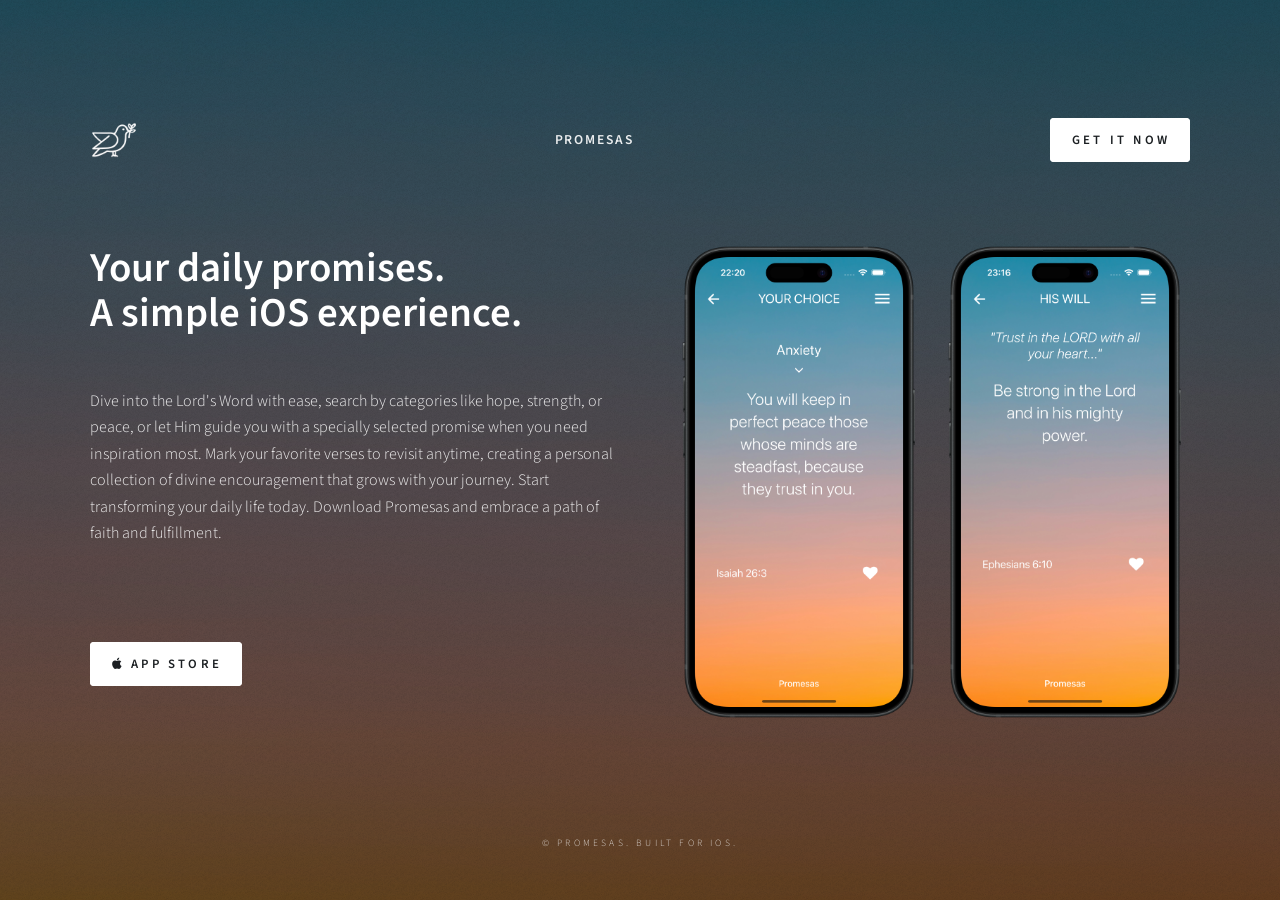
==== index.html @ f918f700 "more style changes" ====
<!DOCTYPE HTML>
<!--
	Dimension by HTML5 UP
	html5up.net | @ajlkn
	Free for personal and commercial use under the CCA 3.0 license (html5up.net/license)
-->
<html>
	<head>
		<title>Promesas — iOS App</title>
		<meta charset="utf-8" />
		<meta name="viewport" content="width=device-width, initial-scale=1, user-scalable=no" />
		<link rel="stylesheet" href="assets/css/main.css" />
		<noscript><link rel="stylesheet" href="assets/css/noscript.css" /></noscript>
	</head>
	<body class="is-preload">

		<!-- Wrapper -->
			<div id="wrapper">

				<!-- Header / Hero -->
					<header id="header" class="app-header">
						<div class="app-nav">
							<img src="images/splash-icon.png" alt="Promesas" style="width: 3rem; height: 3rem;" />
							<nav class="app-nav-links" aria-label="Primary">
								<a class="app-brand" href="#">Promesas</a>
							</nav>
							<div style="text-align: center;">
								<a class="button primary app-cta" href="#contact">Get It Now</a>
							</div>
						</div>

						<div class="app-hero">
							<div class="app-hero-copy" style="display: flex; flex-direction: column; gap: 2rem;">
								<div>
									<h1 class="app-hero-title">Your daily promises.<br />A simple iOS experience.</h1>
								</div>
								<div>
									<p class="app-hero-subtitle">
										Dive into the Lord's Word with ease, search by categories like hope, strength, or peace, or let Him guide you with a specially selected promise when you need inspiration most. Mark your favorite verses to revisit anytime, creating a personal collection of divine encouragement that grows with your journey. Start transforming your daily life today. Download Promesas and embrace a path of faith and fulfillment.
									</p>
								</div>
								<div>
									<ul class="actions app-hero-actions">
										<li><a href="#" class="button primary icon brands fa-apple">App Store</a></li>
									</ul>
								</div>
							</div>

							<div class="app-hero-media" aria-hidden="true">
								<div class="app-hero-phones">
									<img src="images/iphone-image.png" alt="" />
									<img src="images/iphone-image-2.png" alt="" />
								</div>
							</div>
						</div>
					</header>

				<!-- Main -->
					<div id="main">

						<!-- Intro -->
							<article id="intro">
								<h2 class="major">Intro</h2>
								<span class="image main"><img src="images/pic01.jpg" alt="" /></span>
								<p>Aenean ornare velit lacus, ac varius enim ullamcorper eu. Proin aliquam facilisis ante interdum congue. Integer mollis, nisl amet convallis, porttitor magna ullamcorper, amet egestas mauris. Ut magna finibus nisi nec lacinia. Nam maximus erat id euismod egestas. By the way, check out my <a href="#work">awesome work</a>.</p>
								<p>Lorem ipsum dolor sit amet, consectetur adipiscing elit. Duis dapibus rutrum facilisis. Class aptent taciti sociosqu ad litora torquent per conubia nostra, per inceptos himenaeos. Etiam tristique libero eu nibh porttitor fermentum. Nullam venenatis erat id vehicula viverra. Nunc ultrices eros ut ultricies condimentum. Mauris risus lacus, blandit sit amet venenatis non, bibendum vitae dolor. Nunc lorem mauris, fringilla in aliquam at, euismod in lectus. Pellentesque habitant morbi tristique senectus et netus et malesuada fames ac turpis egestas. In non lorem sit amet elit placerat maximus. Pellentesque aliquam maximus risus, vel sed vehicula.</p>
							</article>

						<!-- Work -->
							<article id="work">
								<h2 class="major">Work</h2>
								<span class="image main"><img src="images/pic02.jpg" alt="" /></span>
								<p>Adipiscing magna sed dolor elit. Praesent eleifend dignissim arcu, at eleifend sapien imperdiet ac. Aliquam erat volutpat. Praesent urna nisi, fringila lorem et vehicula lacinia quam. Integer sollicitudin mauris nec lorem luctus ultrices.</p>
								<p>Nullam et orci eu lorem consequat tincidunt vivamus et sagittis libero. Mauris aliquet magna magna sed nunc rhoncus pharetra. Pellentesque condimentum sem. In efficitur ligula tate urna. Maecenas laoreet massa vel lacinia pellentesque lorem ipsum dolor. Nullam et orci eu lorem consequat tincidunt. Vivamus et sagittis libero. Mauris aliquet magna magna sed nunc rhoncus amet feugiat tempus.</p>
							</article>

						<!-- About -->
							<article id="about">
								<h2 class="major">About</h2>
								<span class="image main"><img src="images/pic03.jpg" alt="" /></span>
								<p>Lorem ipsum dolor sit amet, consectetur et adipiscing elit. Praesent eleifend dignissim arcu, at eleifend sapien imperdiet ac. Aliquam erat volutpat. Praesent urna nisi, fringila lorem et vehicula lacinia quam. Integer sollicitudin mauris nec lorem luctus ultrices. Aliquam libero et malesuada fames ac ante ipsum primis in faucibus. Cras viverra ligula sit amet ex mollis mattis lorem ipsum dolor sit amet.</p>
							</article>

						<!-- Contact -->
							<article id="contact">
								<h2 class="major">Contact</h2>
								<form method="post" action="#">
									<div class="fields">
										<div class="field half">
											<label for="name">Name</label>
											<input type="text" name="name" id="name" />
										</div>
										<div class="field half">
											<label for="email">Email</label>
											<input type="text" name="email" id="email" />
										</div>
										<div class="field">
											<label for="message">Message</label>
											<textarea name="message" id="message" rows="4"></textarea>
										</div>
									</div>
									<ul class="actions">
										<li><input type="submit" value="Send Message" class="primary" /></li>
										<li><input type="reset" value="Reset" /></li>
									</ul>
								</form>
								<ul class="icons">
									<li><a href="#" class="icon brands fa-twitter"><span class="label">Twitter</span></a></li>
									<li><a href="#" class="icon brands fa-facebook-f"><span class="label">Facebook</span></a></li>
									<li><a href="#" class="icon brands fa-instagram"><span class="label">Instagram</span></a></li>
									<li><a href="#" class="icon brands fa-github"><span class="label">GitHub</span></a></li>
								</ul>
							</article>

						<!-- Elements -->
							<article id="elements">
								<h2 class="major">Elements</h2>

								<section>
									<h3 class="major">Text</h3>
									<p>This is <b>bold</b> and this is <strong>strong</strong>. This is <i>italic</i> and this is <em>emphasized</em>.
									This is <sup>superscript</sup> text and this is <sub>subscript</sub> text.
									This is <u>underlined</u> and this is code: <code>for (;;) { ... }</code>. Finally, <a href="#">this is a link</a>.</p>
									<hr />
									<h2>Heading Level 2</h2>
									<h3>Heading Level 3</h3>
									<h4>Heading Level 4</h4>
									<h5>Heading Level 5</h5>
									<h6>Heading Level 6</h6>
									<hr />
									<h4>Blockquote</h4>
									<blockquote>Fringilla nisl. Donec accumsan interdum nisi, quis tincidunt felis sagittis eget tempus euismod. Vestibulum ante ipsum primis in faucibus vestibulum. Blandit adipiscing eu felis iaculis volutpat ac adipiscing accumsan faucibus. Vestibulum ante ipsum primis in faucibus lorem ipsum dolor sit amet nullam adipiscing eu felis.</blockquote>
									<h4>Preformatted</h4>
									<pre><code>i = 0;

while (!deck.isInOrder()) {
    print 'Iteration ' + i;
    deck.shuffle();
    i++;
}

print 'It took ' + i + ' iterations to sort the deck.';</code></pre>
								</section>

								<section>
									<h3 class="major">Lists</h3>

									<h4>Unordered</h4>
									<ul>
										<li>Dolor pulvinar etiam.</li>
										<li>Sagittis adipiscing.</li>
										<li>Felis enim feugiat.</li>
									</ul>

									<h4>Alternate</h4>
									<ul class="alt">
										<li>Dolor pulvinar etiam.</li>
										<li>Sagittis adipiscing.</li>
										<li>Felis enim feugiat.</li>
									</ul>

									<h4>Ordered</h4>
									<ol>
										<li>Dolor pulvinar etiam.</li>
										<li>Etiam vel felis viverra.</li>
										<li>Felis enim feugiat.</li>
										<li>Dolor pulvinar etiam.</li>
										<li>Etiam vel felis lorem.</li>
										<li>Felis enim et feugiat.</li>
									</ol>
									<h4>Icons</h4>
									<ul class="icons">
										<li><a href="#" class="icon brands fa-twitter"><span class="label">Twitter</span></a></li>
										<li><a href="#" class="icon brands fa-facebook-f"><span class="label">Facebook</span></a></li>
										<li><a href="#" class="icon brands fa-instagram"><span class="label">Instagram</span></a></li>
										<li><a href="#" class="icon brands fa-github"><span class="label">Github</span></a></li>
									</ul>

									<h4>Actions</h4>
									<ul class="actions">
										<li><a href="#" class="button primary">Default</a></li>
										<li><a href="#" class="button">Default</a></li>
									</ul>
									<ul class="actions stacked">
										<li><a href="#" class="button primary">Default</a></li>
										<li><a href="#" class="button">Default</a></li>
									</ul>
								</section>

								<section>
									<h3 class="major">Table</h3>
									<h4>Default</h4>
									<div class="table-wrapper">
										<table>
											<thead>
												<tr>
													<th>Name</th>
													<th>Description</th>
													<th>Price</th>
												</tr>
											</thead>
											<tbody>
												<tr>
													<td>Item One</td>
													<td>Ante turpis integer aliquet porttitor.</td>
													<td>29.99</td>
												</tr>
												<tr>
													<td>Item Two</td>
													<td>Vis ac commodo adipiscing arcu aliquet.</td>
													<td>19.99</td>
												</tr>
												<tr>
													<td>Item Three</td>
													<td> Morbi faucibus arcu accumsan lorem.</td>
													<td>29.99</td>
												</tr>
												<tr>
													<td>Item Four</td>
													<td>Vitae integer tempus condimentum.</td>
													<td>19.99</td>
												</tr>
												<tr>
													<td>Item Five</td>
													<td>Ante turpis integer aliquet porttitor.</td>
													<td>29.99</td>
												</tr>
											</tbody>
											<tfoot>
												<tr>
													<td colspan="2"></td>
													<td>100.00</td>
												</tr>
											</tfoot>
										</table>
									</div>

									<h4>Alternate</h4>
									<div class="table-wrapper">
										<table class="alt">
											<thead>
												<tr>
													<th>Name</th>
													<th>Description</th>
													<th>Price</th>
												</tr>
											</thead>
											<tbody>
												<tr>
													<td>Item One</td>
													<td>Ante turpis integer aliquet porttitor.</td>
													<td>29.99</td>
												</tr>
												<tr>
													<td>Item Two</td>
													<td>Vis ac commodo adipiscing arcu aliquet.</td>
													<td>19.99</td>
												</tr>
												<tr>
													<td>Item Three</td>
													<td> Morbi faucibus arcu accumsan lorem.</td>
													<td>29.99</td>
												</tr>
												<tr>
													<td>Item Four</td>
													<td>Vitae integer tempus condimentum.</td>
													<td>19.99</td>
												</tr>
												<tr>
													<td>Item Five</td>
													<td>Ante turpis integer aliquet porttitor.</td>
													<td>29.99</td>
												</tr>
											</tbody>
											<tfoot>
												<tr>
													<td colspan="2"></td>
													<td>100.00</td>
												</tr>
											</tfoot>
										</table>
									</div>
								</section>

								<section>
									<h3 class="major">Buttons</h3>
									<ul class="actions">
										<li><a href="#" class="button primary">Primary</a></li>
										<li><a href="#" class="button">Default</a></li>
									</ul>
									<ul class="actions">
										<li><a href="#" class="button">Default</a></li>
										<li><a href="#" class="button small">Small</a></li>
									</ul>
									<ul class="actions">
										<li><a href="#" class="button primary icon solid fa-download">Icon</a></li>
										<li><a href="#" class="button icon solid fa-download">Icon</a></li>
									</ul>
									<ul class="actions">
										<li><span class="button primary disabled">Disabled</span></li>
										<li><span class="button disabled">Disabled</span></li>
									</ul>
								</section>

								<section>
									<h3 class="major">Form</h3>
									<form method="post" action="#">
										<div class="fields">
											<div class="field half">
												<label for="demo-name">Name</label>
												<input type="text" name="demo-name" id="demo-name" value="" placeholder="Jane Doe" />
											</div>
											<div class="field half">
												<label for="demo-email">Email</label>
												<input type="email" name="demo-email" id="demo-email" value="" placeholder="jane@untitled.tld" />
											</div>
											<div class="field">
												<label for="demo-category">Category</label>
												<select name="demo-category" id="demo-category">
													<option value="">-</option>
													<option value="1">Manufacturing</option>
													<option value="1">Shipping</option>
													<option value="1">Administration</option>
													<option value="1">Human Resources</option>
												</select>
											</div>
											<div class="field half">
												<input type="radio" id="demo-priority-low" name="demo-priority" checked>
												<label for="demo-priority-low">Low</label>
											</div>
											<div class="field half">
												<input type="radio" id="demo-priority-high" name="demo-priority">
												<label for="demo-priority-high">High</label>
											</div>
											<div class="field half">
												<input type="checkbox" id="demo-copy" name="demo-copy">
												<label for="demo-copy">Email me a copy</label>
											</div>
											<div class="field half">
												<input type="checkbox" id="demo-human" name="demo-human" checked>
												<label for="demo-human">Not a robot</label>
											</div>
											<div class="field">
												<label for="demo-message">Message</label>
												<textarea name="demo-message" id="demo-message" placeholder="Enter your message" rows="6"></textarea>
											</div>
										</div>
										<ul class="actions">
											<li><input type="submit" value="Send Message" class="primary" /></li>
											<li><input type="reset" value="Reset" /></li>
										</ul>
									</form>
								</section>

							</article>

					</div>

				<!-- Footer -->
					<footer id="footer">
						<p class="copyright">&copy; Promesas. Built for iOS.</p>
					</footer>

			</div>

		<!-- BG -->
			<div id="bg"></div>

		<!-- Scripts -->
			<script src="assets/js/jquery.min.js"></script>
			<script src="assets/js/browser.min.js"></script>
			<script src="assets/js/breakpoints.min.js"></script>
			<script src="assets/js/util.js"></script>
			<script src="assets/js/main.js"></script>

	</body>
</html>
---- assets/css/main.css ----
@import url(fontawesome-all.min.css);
@import url("https://fonts.googleapis.com/css?family=Source+Sans+Pro:300italic,600italic,300,600");

/*
	Dimension by HTML5 UP
	html5up.net | @ajlkn
	Free for personal and commercial use under the CCA 3.0 license (html5up.net/license)
*/

html, body, div, span, applet, object,
iframe, h1, h2, h3, h4, h5, h6, p, blockquote,
pre, a, abbr, acronym, address, big, cite,
code, del, dfn, em, img, ins, kbd, q, s, samp,
small, strike, strong, sub, sup, tt, var, b,
u, i, center, dl, dt, dd, ol, ul, li, fieldset,
form, label, legend, table, caption, tbody,
tfoot, thead, tr, th, td, article, aside,
canvas, details, embed, figure, figcaption,
footer, header, hgroup, menu, nav, output, ruby,
section, summary, time, mark, audio, video {
	margin: 0;
	padding: 0;
	border: 0;
	font-size: 100%;
	font: inherit;
	vertical-align: baseline;}

article, aside, details, figcaption, figure,
footer, header, hgroup, menu, nav, section {
	display: block;}

body {
	line-height: 1;
}

ol, ul {
	list-style: none;
}

blockquote, q {
	quotes: none;
}

	blockquote:before, blockquote:after, q:before, q:after {
		content: '';
		content: none;
	}

table {
	border-collapse: collapse;
	border-spacing: 0;
}

body {
	-webkit-text-size-adjust: none;
}

mark {
	background-color: transparent;
	color: inherit;
}

input::-moz-focus-inner {
	border: 0;
	padding: 0;
}

input, select, textarea {
	-moz-appearance: none;
	-webkit-appearance: none;
	-ms-appearance: none;
	appearance: none;
}

/* Basic */

	@-ms-viewport {
		width: device-width;
	}

	@media screen and (max-width: 480px) {

		html, body {
			min-width: 320px;
		}

	}

	html {
		box-sizing: border-box;
	}

	*, *:before, *:after {
		box-sizing: inherit;
	}

	body {
		background: #1b1f22;
	}

		body.is-preload *, body.is-preload *:before, body.is-preload *:after {
			-moz-animation: none !important;
			-webkit-animation: none !important;
			-ms-animation: none !important;
			animation: none !important;
			-moz-transition: none !important;
			-webkit-transition: none !important;
			-ms-transition: none !important;
			transition: none !important;
		}

/* Type */

	html {
		font-size: 16pt;
	}

		@media screen and (max-width: 1680px) {

			html {
				font-size: 12pt;
			}

		}

		@media screen and (max-width: 736px) {

			html {
				font-size: 11pt;
			}

		}

		@media screen and (max-width: 360px) {

			html {
				font-size: 10pt;
			}

		}

	body, input, select, textarea {
		color: #ffffff;
		font-family: "Source Sans Pro", sans-serif;
		font-weight: 300;
		font-size: 1rem;
		line-height: 1.65;
	}

	a {
		-moz-transition: color 0.2s ease-in-out, background-color 0.2s ease-in-out, border-bottom-color 0.2s ease-in-out;
		-webkit-transition: color 0.2s ease-in-out, background-color 0.2s ease-in-out, border-bottom-color 0.2s ease-in-out;
		-ms-transition: color 0.2s ease-in-out, background-color 0.2s ease-in-out, border-bottom-color 0.2s ease-in-out;
		transition: color 0.2s ease-in-out, background-color 0.2s ease-in-out, border-bottom-color 0.2s ease-in-out;
		border-bottom: dotted 1px rgba(255, 255, 255, 0.5);
		text-decoration: none;
		color: inherit;
	}

		a:hover {
			border-bottom-color: transparent;
		}

	strong, b {
		color: #ffffff;
		font-weight: 600;
	}

	em, i {
		font-style: italic;
	}

	p {
		margin: 0 0 2rem 0;
	}

	h1, h2, h3, h4, h5, h6 {
		color: #ffffff;
		font-weight: 600;
		line-height: 1.5;
		margin: 0 0 1rem 0;
		text-transform: uppercase;
		letter-spacing: 0.2rem;
	}

		h1 a, h2 a, h3 a, h4 a, h5 a, h6 a {
			color: inherit;
			text-decoration: none;
		}

		h1.major, h2.major, h3.major, h4.major, h5.major, h6.major {
			border-bottom: solid 1px #ffffff;
			width: -moz-max-content;
			width: -webkit-max-content;
			width: -ms-max-content;
			width: max-content;
			padding-bottom: 0.5rem;
			margin: 0 0 2rem 0;
		}

	h1 {
		font-size: 2.25rem;
		line-height: 1.3;
		letter-spacing: 0.5rem;
	}

	h2 {
		font-size: 1.5rem;
		line-height: 1.4;
		letter-spacing: 0.5rem;
	}

	h3 {
		font-size: 1rem;
	}

	h4 {
		font-size: 0.8rem;
	}

	h5 {
		font-size: 0.7rem;
	}

	h6 {
		font-size: 0.6rem;
	}

	@media screen and (max-width: 736px) {

		h1 {
			font-size: 1.75rem;
			line-height: 1.4;
		}

		h2 {
			font-size: 1.25em;
			line-height: 1.5;
		}

	}

	sub {
		font-size: 0.8rem;
		position: relative;
		top: 0.5rem;
	}

	sup {
		font-size: 0.8rem;
		position: relative;
		top: -0.5rem;
	}

	blockquote {
		border-left: solid 4px #ffffff;
		font-style: italic;
		margin: 0 0 2rem 0;
		padding: 0.5rem 0 0.5rem 2rem;
	}

	code {
		background: rgba(255, 255, 255, 0.075);
		border-radius: 4px;
		font-family: "Courier New", monospace;
		font-size: 0.9rem;
		margin: 0 0.25rem;
		padding: 0.25rem 0.65rem;
	}

	pre {
		-webkit-overflow-scrolling: touch;
		font-family: "Courier New", monospace;
		font-size: 0.9rem;
		margin: 0 0 2rem 0;
	}

		pre code {
			display: block;
			line-height: 1.75;
			padding: 1rem 1.5rem;
			overflow-x: auto;
		}

	hr {
		border: 0;
		border-bottom: solid 1px #ffffff;
		margin: 2.75rem 0;
	}

	.align-left {
		text-align: left;
	}

	.align-center {
		text-align: center;
	}

	.align-right {
		text-align: right;
	}

/* Form */

	form {
		margin: 0 0 2rem 0;
	}

		form > :last-child {
			margin-bottom: 0;
		}

		form > .fields {
			display: -moz-flex;
			display: -webkit-flex;
			display: -ms-flex;
			display: flex;
			-moz-flex-wrap: wrap;
			-webkit-flex-wrap: wrap;
			-ms-flex-wrap: wrap;
			flex-wrap: wrap;
			width: calc(100% + 3rem);
			margin: -1.5rem 0 2rem -1.5rem;
		}

			form > .fields > .field {
				-moz-flex-grow: 0;
				-webkit-flex-grow: 0;
				-ms-flex-grow: 0;
				flex-grow: 0;
				-moz-flex-shrink: 0;
				-webkit-flex-shrink: 0;
				-ms-flex-shrink: 0;
				flex-shrink: 0;
				padding: 1.5rem 0 0 1.5rem;
				width: calc(100% - 1.5rem);
			}

				form > .fields > .field.half {
					width: calc(50% - 0.75rem);
				}

				form > .fields > .field.third {
					width: calc(100%/3 - 0.5rem);
				}

				form > .fields > .field.quarter {
					width: calc(25% - 0.375rem);
				}

		@media screen and (max-width: 480px) {

			form > .fields {
				width: calc(100% + 3rem);
				margin: -1.5rem 0 2rem -1.5rem;
			}

				form > .fields > .field {
					padding: 1.5rem 0 0 1.5rem;
					width: calc(100% - 1.5rem);
				}

					form > .fields > .field.half {
						width: calc(100% - 1.5rem);
					}

					form > .fields > .field.third {
						width: calc(100% - 1.5rem);
					}

					form > .fields > .field.quarter {
						width: calc(100% - 1.5rem);
					}

		}

	label {
		color: #ffffff;
		display: block;
		font-size: 0.8rem;
		font-weight: 300;
		letter-spacing: 0.2rem;
		line-height: 1.5;
		margin: 0 0 1rem 0;
		text-transform: uppercase;
	}

	input[type="text"],
	input[type="password"],
	input[type="email"],
	input[type="tel"],
	select,
	textarea {
		-moz-appearance: none;
		-webkit-appearance: none;
		-ms-appearance: none;
		appearance: none;
		-moz-transition: border-color 0.2s ease-in-out, box-shadow 0.2s ease-in-out, background-color 0.2s ease-in-out;
		-webkit-transition: border-color 0.2s ease-in-out, box-shadow 0.2s ease-in-out, background-color 0.2s ease-in-out;
		-ms-transition: border-color 0.2s ease-in-out, box-shadow 0.2s ease-in-out, background-color 0.2s ease-in-out;
		transition: border-color 0.2s ease-in-out, box-shadow 0.2s ease-in-out, background-color 0.2s ease-in-out;
		background-color: transparent;
		border-radius: 4px;
		border: solid 1px #ffffff;
		color: inherit;
		display: block;
		outline: 0;
		padding: 0 1rem;
		text-decoration: none;
		width: 100%;
	}

		input[type="text"]:invalid,
		input[type="password"]:invalid,
		input[type="email"]:invalid,
		input[type="tel"]:invalid,
		select:invalid,
		textarea:invalid {
			box-shadow: none;
		}

		input[type="text"]:focus,
		input[type="password"]:focus,
		input[type="email"]:focus,
		input[type="tel"]:focus,
		select:focus,
		textarea:focus {
			background: rgba(255, 255, 255, 0.075);
			border-color: #ffffff;
			box-shadow: 0 0 0 1px #ffffff;
		}

	select {
		background-image: url("data:image/svg+xml;charset=utf8,%3Csvg xmlns='http://www.w3.org/2000/svg' width='40' height='40' preserveAspectRatio='none' viewBox='0 0 40 40'%3E%3Cpath d='M9.4,12.3l10.4,10.4l10.4-10.4c0.2-0.2,0.5-0.4,0.9-0.4c0.3,0,0.6,0.1,0.9,0.4l3.3,3.3c0.2,0.2,0.4,0.5,0.4,0.9 c0,0.4-0.1,0.6-0.4,0.9L20.7,31.9c-0.2,0.2-0.5,0.4-0.9,0.4c-0.3,0-0.6-0.1-0.9-0.4L4.3,17.3c-0.2-0.2-0.4-0.5-0.4-0.9 c0-0.4,0.1-0.6,0.4-0.9l3.3-3.3c0.2-0.2,0.5-0.4,0.9-0.4S9.1,12.1,9.4,12.3z' fill='%23ffffff' /%3E%3C/svg%3E");
		background-size: 1.25rem;
		background-repeat: no-repeat;
		background-position: calc(100% - 1rem) center;
		height: 2.75rem;
		padding-right: 2.75rem;
		text-overflow: ellipsis;
	}

		select option {
			color: #ffffff;
			background: #1b1f22;
		}

		select:focus::-ms-value {
			background-color: transparent;
		}

		select::-ms-expand {
			display: none;
		}

	input[type="text"],
	input[type="password"],
	input[type="email"],
	select {
		height: 2.75rem;
	}

	textarea {
		padding: 0.75rem 1rem;
	}

	input[type="checkbox"],
	input[type="radio"] {
		-moz-appearance: none;
		-webkit-appearance: none;
		-ms-appearance: none;
		appearance: none;
		display: block;
		float: left;
		margin-right: -2rem;
		opacity: 0;
		width: 1rem;
		z-index: -1;
	}

		input[type="checkbox"] + label,
		input[type="radio"] + label {
			text-decoration: none;
			-moz-user-select: none;
			-webkit-user-select: none;
			-ms-user-select: none;
			user-select: none;
			color: #ffffff;
			cursor: pointer;
			display: inline-block;
			font-size: 0.8rem;
			font-weight: 300;
			margin: 0 0 0.5rem 0;
			padding-left: 2.65rem;
			padding-right: 0.75rem;
			position: relative;
		}

			input[type="checkbox"] + label:before,
			input[type="radio"] + label:before {
				-moz-osx-font-smoothing: grayscale;
				-webkit-font-smoothing: antialiased;
				display: inline-block;
				font-style: normal;
				font-variant: normal;
				text-rendering: auto;
				line-height: 1;
				text-transform: none !important;
				font-family: 'Font Awesome 5 Free';
				font-weight: 900;
			}

			input[type="checkbox"] + label:before,
			input[type="radio"] + label:before {
				-moz-transition: border-color 0.2s ease-in-out, box-shadow 0.2s ease-in-out, background-color 0.2s ease-in-out;
				-webkit-transition: border-color 0.2s ease-in-out, box-shadow 0.2s ease-in-out, background-color 0.2s ease-in-out;
				-ms-transition: border-color 0.2s ease-in-out, box-shadow 0.2s ease-in-out, background-color 0.2s ease-in-out;
				transition: border-color 0.2s ease-in-out, box-shadow 0.2s ease-in-out, background-color 0.2s ease-in-out;
				border-radius: 4px;
				border: solid 1px #ffffff;
				content: '';
				display: inline-block;
				height: 1.65rem;
				left: 0;
				line-height: 1.65rem;
				position: absolute;
				text-align: center;
				top: -0.15rem;
				width: 1.65rem;
			}

		input[type="checkbox"]:checked + label:before,
		input[type="radio"]:checked + label:before {
			background: #ffffff !important;
			border-color: #ffffff !important;
			color: #1b1f22;
			content: '\f00c';
		}

		input[type="checkbox"]:focus + label:before,
		input[type="radio"]:focus + label:before {
			background: rgba(255, 255, 255, 0.075);
			border-color: #ffffff;
			box-shadow: 0 0 0 1px #ffffff;
		}

	input[type="checkbox"] + label:before {
		border-radius: 4px;
	}

	input[type="radio"] + label:before {
		border-radius: 100%;
	}

	::-webkit-input-placeholder {
		color: rgba(255, 255, 255, 0.5) !important;
		opacity: 1.0;
	}

	:-moz-placeholder {
		color: rgba(255, 255, 255, 0.5) !important;
		opacity: 1.0;
	}

	::-moz-placeholder {
		color: rgba(255, 255, 255, 0.5) !important;
		opacity: 1.0;
	}

	:-ms-input-placeholder {
		color: rgba(255, 255, 255, 0.5) !important;
		opacity: 1.0;
	}

	.formerize-placeholder {
		color: rgba(255, 255, 255, 0.5) !important;
		opacity: 1.0;
	}

/* Box */

	.box {
		border-radius: 4px;
		border: solid 1px #ffffff;
		margin-bottom: 2rem;
		padding: 1.5em;
	}

		.box > :last-child,
		.box > :last-child > :last-child,
		.box > :last-child > :last-child > :last-child {
			margin-bottom: 0;
		}

		.box.alt {
			border: 0;
			border-radius: 0;
			padding: 0;
		}

/* Icon */

	.icon {
		text-decoration: none;
		border-bottom: none;
		position: relative;
	}

		.icon:before {
			-moz-osx-font-smoothing: grayscale;
			-webkit-font-smoothing: antialiased;
			display: inline-block;
			font-style: normal;
			font-variant: normal;
			text-rendering: auto;
			line-height: 1;
			text-transform: none !important;
			font-family: 'Font Awesome 5 Free';
			font-weight: 400;
		}

		.icon > .label {
			display: none;
		}

		.icon:before {
			line-height: inherit;
		}

		.icon.solid:before {
			font-weight: 900;
		}

		.icon.brands:before {
			font-family: 'Font Awesome 5 Brands';
		}

/* Image */

	.image {
		border-radius: 4px;
		border: 0;
		display: inline-block;
		position: relative;
	}

		.image:before {
			pointer-events: none;
			background-image: url("../../images/overlay.png");
			background-color: rgba(19, 21, 25, 0.5);
			border-radius: 4px;
			content: '';
			display: block;
			height: 100%;
			left: 0;
			opacity: 0.5;
			position: absolute;
			top: 0;
			width: 100%;
		}

		.image img {
			border-radius: 4px;
			display: block;
		}

		.image.left, .image.right {
			max-width: 40%;
		}

			.image.left img, .image.right img {
				width: 100%;
			}

		.image.left {
			float: left;
			padding: 0 1.5em 1em 0;
			top: 0.25em;
		}

		.image.right {
			float: right;
			padding: 0 0 1em 1.5em;
			top: 0.25em;
		}

		.image.fit {
			display: block;
			margin: 0 0 2rem 0;
			width: 100%;
		}

			.image.fit img {
				width: 100%;
			}

		.image.main {
			display: block;
			margin: 2.5rem 0;
			width: 100%;
		}

			.image.main img {
				width: 100%;
			}

		@media screen and (max-width: 736px) {

			.image.main {
				margin: 2rem 0;
			}

		}

		@media screen and (max-width: 480px) {

			.image.main {
				margin: 1.5rem 0;
			}

		}

/* List */

	ol {
		list-style: decimal;
		margin: 0 0 2rem 0;
		padding-left: 1.25em;
	}

		ol li {
			padding-left: 0.25em;
		}

	ul {
		list-style: disc;
		margin: 0 0 2rem 0;
		padding-left: 1em;
	}

		ul li {
			padding-left: 0.5em;
		}

		ul.alt {
			list-style: none;
			padding-left: 0;
		}

			ul.alt li {
				border-top: solid 1px #ffffff;
				padding: 0.5em 0;
			}

				ul.alt li:first-child {
					border-top: 0;
					padding-top: 0;
				}

	dl {
		margin: 0 0 2rem 0;
	}

		dl dt {
			display: block;
			font-weight: 600;
			margin: 0 0 1rem 0;
		}

		dl dd {
			margin-left: 2rem;
		}

/* Actions */

	ul.actions {
		display: -moz-flex;
		display: -webkit-flex;
		display: -ms-flex;
		display: flex;
		cursor: default;
		list-style: none;
		margin-left: -1rem;
		padding-left: 0;
	}

		ul.actions li {
			padding: 0 0 0 1rem;
			vertical-align: middle;
		}

		ul.actions.special {
			-moz-justify-content: center;
			-webkit-justify-content: center;
			-ms-justify-content: center;
			justify-content: center;
			width: 100%;
			margin-left: 0;
		}

			ul.actions.special li:first-child {
				padding-left: 0;
			}

		ul.actions.stacked {
			-moz-flex-direction: column;
			-webkit-flex-direction: column;
			-ms-flex-direction: column;
			flex-direction: column;
			margin-left: 0;
		}

			ul.actions.stacked li {
				padding: 1.3rem 0 0 0;
			}

				ul.actions.stacked li:first-child {
					padding-top: 0;
				}

		ul.actions.fit {
			width: calc(100% + 1rem);
		}

			ul.actions.fit li {
				-moz-flex-grow: 1;
				-webkit-flex-grow: 1;
				-ms-flex-grow: 1;
				flex-grow: 1;
				-moz-flex-shrink: 1;
				-webkit-flex-shrink: 1;
				-ms-flex-shrink: 1;
				flex-shrink: 1;
				width: 100%;
			}

				ul.actions.fit li > * {
					width: 100%;
				}

			ul.actions.fit.stacked {
				width: 100%;
			}

		@media screen and (max-width: 480px) {

			ul.actions:not(.fixed) {
				-moz-flex-direction: column;
				-webkit-flex-direction: column;
				-ms-flex-direction: column;
				flex-direction: column;
				margin-left: 0;
				width: 100% !important;
			}

				ul.actions:not(.fixed) li {
					-moz-flex-grow: 1;
					-webkit-flex-grow: 1;
					-ms-flex-grow: 1;
					flex-grow: 1;
					-moz-flex-shrink: 1;
					-webkit-flex-shrink: 1;
					-ms-flex-shrink: 1;
					flex-shrink: 1;
					padding: 1rem 0 0 0;
					text-align: center;
					width: 100%;
				}

					ul.actions:not(.fixed) li > * {
						width: 100%;
					}

					ul.actions:not(.fixed) li:first-child {
						padding-top: 0;
					}

					ul.actions:not(.fixed) li input[type="submit"],
					ul.actions:not(.fixed) li input[type="reset"],
					ul.actions:not(.fixed) li input[type="button"],
					ul.actions:not(.fixed) li button,
					ul.actions:not(.fixed) li .button {
						width: 100%;
					}

						ul.actions:not(.fixed) li input[type="submit"].icon:before,
						ul.actions:not(.fixed) li input[type="reset"].icon:before,
						ul.actions:not(.fixed) li input[type="button"].icon:before,
						ul.actions:not(.fixed) li button.icon:before,
						ul.actions:not(.fixed) li .button.icon:before {
							margin-left: -0.5em;
						}

		}

/* Icons */

	ul.icons {
		cursor: default;
		list-style: none;
		padding-left: 0;
	}

		ul.icons li {
			display: inline-block;
			padding: 0 0.75em 0 0;
		}

			ul.icons li:last-child {
				padding-right: 0;
			}

			ul.icons li a {
				border-radius: 100%;
				box-shadow: inset 0 0 0 1px #ffffff;
				display: inline-block;
				height: 2.25rem;
				line-height: 2.25rem;
				text-align: center;
				width: 2.25rem;
			}

				ul.icons li a:hover {
					background-color: rgba(255, 255, 255, 0.075);
				}

				ul.icons li a:active {
					background-color: rgba(255, 255, 255, 0.175);
				}

/* Table */

	.table-wrapper {
		-webkit-overflow-scrolling: touch;
		overflow-x: auto;
	}

	table {
		margin: 0 0 2rem 0;
		width: 100%;
	}

		table tbody tr {
			border: solid 1px #ffffff;
			border-left: 0;
			border-right: 0;
		}

			table tbody tr:nth-child(2n + 1) {
				background-color: rgba(255, 255, 255, 0.075);
			}

		table td {
			padding: 0.75em 0.75em;
		}

		table th {
			color: #ffffff;
			font-size: 0.9em;
			font-weight: 600;
			padding: 0 0.75em 0.75em 0.75em;
			text-align: left;
		}

		table thead {
			border-bottom: solid 2px #ffffff;
		}

		table tfoot {
			border-top: solid 2px #ffffff;
		}

		table.alt {
			border-collapse: separate;
		}

			table.alt tbody tr td {
				border: solid 1px #ffffff;
				border-left-width: 0;
				border-top-width: 0;
			}

				table.alt tbody tr td:first-child {
					border-left-width: 1px;
				}

			table.alt tbody tr:first-child td {
				border-top-width: 1px;
			}

			table.alt thead {
				border-bottom: 0;
			}

			table.alt tfoot {
				border-top: 0;
			}

/* Button */

	input[type="submit"],
	input[type="reset"],
	input[type="button"],
	button,
	.button {
		-moz-appearance: none;
		-webkit-appearance: none;
		-ms-appearance: none;
		appearance: none;
		-moz-transition: background-color 0.2s ease-in-out, color 0.2s ease-in-out;
		-webkit-transition: background-color 0.2s ease-in-out, color 0.2s ease-in-out;
		-ms-transition: background-color 0.2s ease-in-out, color 0.2s ease-in-out;
		transition: background-color 0.2s ease-in-out, color 0.2s ease-in-out;
		background-color: transparent;
		border-radius: 4px;
		border: 0;
		box-shadow: inset 0 0 0 1px #ffffff;
		color: #ffffff !important;
		cursor: pointer;
		display: inline-block;
		font-size: 0.8rem;
		font-weight: 300;
		height: 2.75rem;
		letter-spacing: 0.2rem;
		line-height: 2.75rem;
		outline: 0;
		padding: 0 1.25rem 0 1.35rem;
		text-align: center;
		text-decoration: none;
		text-transform: uppercase;
		white-space: nowrap;
	}

		input[type="submit"]:hover,
		input[type="reset"]:hover,
		input[type="button"]:hover,
		button:hover,
		.button:hover {
			background-color: rgba(255, 255, 255, 0.075);
		}

		input[type="submit"]:active,
		input[type="reset"]:active,
		input[type="button"]:active,
		button:active,
		.button:active {
			background-color: rgba(255, 255, 255, 0.175);
		}

		input[type="submit"].icon:before,
		input[type="reset"].icon:before,
		input[type="button"].icon:before,
		button.icon:before,
		.button.icon:before {
			margin-right: 0.5em;
		}

		input[type="submit"].fit,
		input[type="reset"].fit,
		input[type="button"].fit,
		button.fit,
		.button.fit {
			width: 100%;
		}

		input[type="submit"].small,
		input[type="reset"].small,
		input[type="button"].small,
		button.small,
		.button.small {
			font-size: 0.6rem;
			height: 2.0625rem;
			line-height: 2.0625rem;
		}

		input[type="submit"].primary,
		input[type="reset"].primary,
		input[type="button"].primary,
		button.primary,
		.button.primary {
			background-color: #ffffff;
			color: #1b1f22 !important;
			font-weight: 600;
		}

		input[type="submit"].disabled, input[type="submit"]:disabled,
		input[type="reset"].disabled,
		input[type="reset"]:disabled,
		input[type="button"].disabled,
		input[type="button"]:disabled,
		button.disabled,
		button:disabled,
		.button.disabled,
		.button:disabled {
			pointer-events: none;
			cursor: default;
			opacity: 0.25;
		}

	input[type="submit"],
	input[type="reset"],
	input[type="button"],
	button {
		line-height: calc(2.75rem - 2px);
	}

/* BG */

	#bg {
		-moz-transform: scale(1.0);
		-webkit-transform: scale(1.0);
		-ms-transform: scale(1.0);
		transform: scale(1.0);
		-webkit-backface-visibility: hidden;
		backface-visibility: hidden;
		position: fixed;
		top: 0;
		left: 0;
		width: 100%;
		height: 100vh;
		z-index: 1;
	}

		#bg:before, #bg:after {
			content: '';
			display: block;
			position: absolute;
			top: 0;
			left: 0;
			width: 100%;
			height: 100%;
		}

		#bg:before {
			-moz-transition: background-color 2.5s ease-in-out;
			-webkit-transition: background-color 2.5s ease-in-out;
			-ms-transition: background-color 2.5s ease-in-out;
			transition: background-color 2.5s ease-in-out;
			-moz-transition-delay: 0.75s;
			-webkit-transition-delay: 0.75s;
			-ms-transition-delay: 0.75s;
			transition-delay: 0.75s;
			background-image: linear-gradient(to top, rgba(19, 21, 25, 0.5), rgba(19, 21, 25, 0.5)), url("../../images/overlay.png");
			background-size: auto,
 256px 256px;
			background-position: center,
 center;
			background-repeat: no-repeat,
 repeat;
			z-index: 2;
		}

		#bg:after {
			-moz-transform: scale(1.125);
			-webkit-transform: scale(1.125);
			-ms-transform: scale(1.125);
			transform: scale(1.125);
			-moz-transition: -moz-transform 0.325s ease-in-out, -moz-filter 0.325s ease-in-out;
			-webkit-transition: -webkit-transform 0.325s ease-in-out, -webkit-filter 0.325s ease-in-out;
			-ms-transition: -ms-transform 0.325s ease-in-out, -ms-filter 0.325s ease-in-out;
			transition: transform 0.325s ease-in-out, filter 0.325s ease-in-out;
			background-image: url("../../images/bg.jpg");
			background-position: center;
			background-size: cover;
			background-repeat: no-repeat;
			z-index: 1;
		}

		body.is-article-visible #bg:after {
			-moz-transform: scale(1.0825);
			-webkit-transform: scale(1.0825);
			-ms-transform: scale(1.0825);
			transform: scale(1.0825);
			-moz-filter: blur(0.2rem);
			-webkit-filter: blur(0.2rem);
			-ms-filter: blur(0.2rem);
			filter: blur(0.2rem);
		}

		body.is-preload #bg:before {
			background-color: #000000;
		}

/* App landing overrides */

	/* Make the header work like a modern app hero (without breaking the article system). */
	#header.app-header {
		width: 100%;
		max-width: 1100px;
		text-align: left;
		background-image: none;
	}

		#header.app-header > * {
			margin-top: 0;
		}

		#header.app-header > *:before {
			display: none;
		}

	/* Top navigation */
	.app-nav {
		display: flex;
		align-items: center;
		justify-content: space-between;
		gap: 1.25rem;
		padding: 0.5rem 0;
		width: 100%;
	}

	.app-brand {
		border-bottom: 0;
		font-weight: 600;
		letter-spacing: 0.08rem;
		text-transform: uppercase;
		white-space: nowrap;
	}

	.app-nav-links {
		display: flex;
		align-items: center;
		justify-content: center;
		gap: 1.5rem;
		flex: 1;
	}

	.app-nav-links a {
		border-bottom: 0;
		opacity: 0.9;
		font-size: 0.85rem;
		letter-spacing: 0.12rem;
		text-transform: uppercase;
	}

	.app-nav-links a:hover {
		opacity: 1;
	}

	/* Hero */
	.app-hero {
		display: grid;
		grid-template-columns: 1.1fr 0.9fr;
		align-items: center;
		gap: 3rem;
		padding: 4rem 0 1rem 0;
		width: 100%;
	}

	.app-hero-title {
		text-transform: none;
		letter-spacing: 0;
		/* Keep a consistent look as screens get very large */
		font-size: clamp(2.2rem, 3.2vw, 3rem);
		line-height: 1.1;
		margin-bottom: 1.25rem;
	}

	.app-hero-subtitle {
		opacity: 0.9;
		font-size: clamp(1rem, 1.2vw, 1.1rem);
		max-width: 36rem;
	}

	.app-hero-actions {
		margin-top: 2rem;
	}

	/* “Phone” mock image (replace with your real screenshot later) */
	.app-hero-media img {
		max-width: 250px;
	}

	/* Phone images container */
	.app-hero-phones {
		display: flex;
		justify-content: center;
		align-items: center;
		gap: 1rem;
	}

	/* Make buttons/links read as white UI */
	#header.app-header a,
	#header.app-header p,
	#header.app-header h1,
	#header.app-header h2,
	#header.app-header h3 {
		color: #ffffff;
	}

	/* Ensure header CTA is clearly white */
	#header.app-header .app-cta {
		white-space: nowrap;
	}

	/* Background overlay tweak for better readability on photos */
	#bg:before {
		background-image:
			linear-gradient(to bottom, rgba(12, 14, 18, 0.55), rgba(12, 14, 18, 0.65)),
			url("../../images/overlay.png");
	}

	@media screen and (max-width: 980px) {
		#header.app-header {
			max-width: 800px;
		}

		.app-hero {
			grid-template-columns: 1fr;
			padding-top: 3rem;
		}

		.app-hero-media img {
			margin: 0 auto;
			max-width: 360px;
		}

		.app-nav-links {
			display: none;
		}
	}

	@media screen and (max-width: 736px) {
		/* Mobile tweaks requested */
		#header.app-header .app-cta {
			display: none !important;
		}

		#header.app-header .app-hero-actions .button {
			width: 80%;
			max-width: 26rem;
			margin: 0 auto;
			text-align: center;
		}

		#header.app-header .app-hero-actions li {
			width: 100%;
			text-align: center;
		}

		#header.app-header .app-hero-phones {
			flex-direction: column;
			gap: 1.25rem;
		}

		#header.app-header .app-hero-media img {
			max-width: min(300px, 88vw);
		}

		.app-hero-title {
			font-size: 2.2rem;
		}

		.app-hero {
			gap: 2rem;
		}
	}

	/* Prevent the template from scaling everything up on ultra-wide screens. */
	@media screen and (min-width: 1681px) {
		html {
			font-size: 12pt;
		}
	}

/* Wrapper */

	#wrapper {
		display: -moz-flex;
		display: -webkit-flex;
		display: -ms-flex;
		display: flex;
		-moz-flex-direction: column;
		-webkit-flex-direction: column;
		-ms-flex-direction: column;
		flex-direction: column;
		-moz-align-items: center;
		-webkit-align-items: center;
		-ms-align-items: center;
		align-items: center;
		-moz-justify-content: space-between;
		-webkit-justify-content: space-between;
		-ms-justify-content: space-between;
		justify-content: space-between;
		position: relative;
		min-height: 100vh;
		width: 100%;
		padding: 4rem 2rem;
		z-index: 3;
	}

		#wrapper:before {
			content: '';
			display: block;
		}

		@media screen and (max-width: 1680px) {

			#wrapper {
				padding: 3rem 2rem;
			}

		}

		@media screen and (max-width: 736px) {

			#wrapper {
				padding: 2rem 1rem;
			}

		}

		@media screen and (max-width: 480px) {

			#wrapper {
				padding: 1rem;
			}

		}

/* Header */

	#header {
		display: -moz-flex;
		display: -webkit-flex;
		display: -ms-flex;
		display: flex;
		-moz-flex-direction: column;
		-webkit-flex-direction: column;
		-ms-flex-direction: column;
		flex-direction: column;
		-moz-align-items: center;
		-webkit-align-items: center;
		-ms-align-items: center;
		align-items: center;
		-moz-transition: -moz-transform 0.325s ease-in-out, -moz-filter 0.325s ease-in-out, opacity 0.325s ease-in-out;
		-webkit-transition: -webkit-transform 0.325s ease-in-out, -webkit-filter 0.325s ease-in-out, opacity 0.325s ease-in-out;
		-ms-transition: -ms-transform 0.325s ease-in-out, -ms-filter 0.325s ease-in-out, opacity 0.325s ease-in-out;
		transition: transform 0.325s ease-in-out, filter 0.325s ease-in-out, opacity 0.325s ease-in-out;
		background-image: -moz-radial-gradient(rgba(0, 0, 0, 0.25) 25%, rgba(0, 0, 0, 0) 55%);
		background-image: -webkit-radial-gradient(rgba(0, 0, 0, 0.25) 25%, rgba(0, 0, 0, 0) 55%);
		background-image: -ms-radial-gradient(rgba(0, 0, 0, 0.25) 25%, rgba(0, 0, 0, 0) 55%);
		background-image: radial-gradient(rgba(0, 0, 0, 0.25) 25%, rgba(0, 0, 0, 0) 55%);
		max-width: 100%;
		text-align: center;
	}

		#header > * {
			-moz-transition: opacity 0.325s ease-in-out;
			-webkit-transition: opacity 0.325s ease-in-out;
			-ms-transition: opacity 0.325s ease-in-out;
			transition: opacity 0.325s ease-in-out;
			position: relative;
			margin-top: 3.5rem;
		}

			#header > *:before {
				content: '';
				display: block;
				position: absolute;
				top: calc(-3.5rem - 1px);
				left: calc(50% - 1px);
				width: 1px;
				height: calc(3.5rem + 1px);
				background: #ffffff;
			}

		#header > :first-child {
			margin-top: 0;
		}

			#header > :first-child:before {
				display: none;
			}

		#header .logo {
			width: 5.5rem;
			height: 5.5rem;
			line-height: 5.5rem;
			border: solid 1px #ffffff;
			border-radius: 100%;
		}

			#header .logo .icon:before {
				font-size: 2rem;
			}

		#header .content {
			border-style: solid;
			border-color: #ffffff;
			border-top-width: 1px;
			border-bottom-width: 1px;
			max-width: 100%;
		}

			#header .content .inner {
				-moz-transition: max-height 0.75s ease, padding 0.75s ease, opacity 0.325s ease-in-out;
				-webkit-transition: max-height 0.75s ease, padding 0.75s ease, opacity 0.325s ease-in-out;
				-ms-transition: max-height 0.75s ease, padding 0.75s ease, opacity 0.325s ease-in-out;
				transition: max-height 0.75s ease, padding 0.75s ease, opacity 0.325s ease-in-out;
				-moz-transition-delay: 0.25s;
				-webkit-transition-delay: 0.25s;
				-ms-transition-delay: 0.25s;
				transition-delay: 0.25s;
				padding: 3rem 2rem;
				max-height: 40rem;
				overflow: hidden;
			}

				#header .content .inner > :last-child {
					margin-bottom: 0;
				}

			#header .content p {
				text-transform: uppercase;
				letter-spacing: 0.2rem;
				font-size: 0.8rem;
				line-height: 2;
			}

		#header nav ul {
			display: -moz-flex;
			display: -webkit-flex;
			display: -ms-flex;
			display: flex;
			margin-bottom: 0;
			list-style: none;
			padding-left: 0;
			border: solid 1px #ffffff;
			border-radius: 4px;
		}

			#header nav ul li {
				padding-left: 0;
				border-left: solid 1px #ffffff;
			}

				#header nav ul li:first-child {
					border-left: 0;
				}

				#header nav ul li a {
					display: block;
					min-width: 7.5rem;
					height: 2.75rem;
					line-height: 2.75rem;
					padding: 0 1.25rem 0 1.45rem;
					text-transform: uppercase;
					letter-spacing: 0.2rem;
					font-size: 0.8rem;
					border-bottom: 0;
				}

					#header nav ul li a:hover {
						background-color: rgba(255, 255, 255, 0.075);
					}

					#header nav ul li a:active {
						background-color: rgba(255, 255, 255, 0.175);
					}

		#header nav.use-middle:after {
			content: '';
			display: block;
			position: absolute;
			top: 0;
			left: calc(50% - 1px);
			width: 1px;
			height: 100%;
			background: #ffffff;
		}

		#header nav.use-middle ul li.is-middle {
			border-left: 0;
		}

		body.is-article-visible #header {
			-moz-transform: scale(0.95);
			-webkit-transform: scale(0.95);
			-ms-transform: scale(0.95);
			transform: scale(0.95);
			-moz-filter: blur(0.1rem);
			-webkit-filter: blur(0.1rem);
			-ms-filter: blur(0.1rem);
			filter: blur(0.1rem);
			opacity: 0;
		}

		body.is-preload #header {
			-moz-filter: blur(0.125rem);
			-webkit-filter: blur(0.125rem);
			-ms-filter: blur(0.125rem);
			filter: blur(0.125rem);
		}

			body.is-preload #header > * {
				opacity: 0;
			}

			body.is-preload #header .content .inner {
				max-height: 0;
				padding-top: 0;
				padding-bottom: 0;
				opacity: 0;
			}

		@media screen and (max-width: 980px) {

			#header .content p br {
				display: none;
			}

		}

		@media screen and (max-width: 736px) {

			#header > * {
				margin-top: 2rem;
			}

				#header > *:before {
					top: calc(-2rem - 1px);
					height: calc(2rem + 1px);
				}

			#header .logo {
				width: 4.75rem;
				height: 4.75rem;
				line-height: 4.75rem;
			}

				#header .logo .icon:before {
					font-size: 1.75rem;
				}

			#header .content .inner {
				padding: 2.5rem 1rem;
			}

			#header .content p {
				line-height: 1.875;
			}

		}

		@media screen and (max-width: 480px) {

			#header {
				padding: 1.5rem 0;
			}

				#header .content .inner {
					padding: 2.5rem 0;
				}

				#header nav ul {
					-moz-flex-direction: column;
					-webkit-flex-direction: column;
					-ms-flex-direction: column;
					flex-direction: column;
					min-width: 10rem;
					max-width: 100%;
				}

					#header nav ul li {
						border-left: 0;
						border-top: solid 1px #ffffff;
					}

						#header nav ul li:first-child {
							border-top: 0;
						}

						#header nav ul li a {
							height: 3rem;
							line-height: 3rem;
							min-width: 0;
							width: 100%;
						}

				#header nav.use-middle:after {
					display: none;
				}

		}

/* Main */

	#main {
		-moz-flex-grow: 1;
		-webkit-flex-grow: 1;
		-ms-flex-grow: 1;
		flex-grow: 1;
		-moz-flex-shrink: 1;
		-webkit-flex-shrink: 1;
		-ms-flex-shrink: 1;
		flex-shrink: 1;
		display: -moz-flex;
		display: -webkit-flex;
		display: -ms-flex;
		display: flex;
		-moz-align-items: center;
		-webkit-align-items: center;
		-ms-align-items: center;
		align-items: center;
		-moz-justify-content: center;
		-webkit-justify-content: center;
		-ms-justify-content: center;
		justify-content: center;
		-moz-flex-direction: column;
		-webkit-flex-direction: column;
		-ms-flex-direction: column;
		flex-direction: column;
		position: relative;
		max-width: 100%;
		z-index: 3;
	}

		#main article {
			-moz-transform: translateY(0.25rem);
			-webkit-transform: translateY(0.25rem);
			-ms-transform: translateY(0.25rem);
			transform: translateY(0.25rem);
			-moz-transition: opacity 0.325s ease-in-out, -moz-transform 0.325s ease-in-out;
			-webkit-transition: opacity 0.325s ease-in-out, -webkit-transform 0.325s ease-in-out;
			-ms-transition: opacity 0.325s ease-in-out, -ms-transform 0.325s ease-in-out;
			transition: opacity 0.325s ease-in-out, transform 0.325s ease-in-out;
			padding: 4.5rem 2.5rem 1.5rem 2.5rem ;
			position: relative;
			width: 40rem;
			max-width: 100%;
			background-color: rgba(27, 31, 34, 0.85);
			border-radius: 4px;
			opacity: 0;
		}

			#main article.active {
				-moz-transform: translateY(0);
				-webkit-transform: translateY(0);
				-ms-transform: translateY(0);
				transform: translateY(0);
				opacity: 1;
			}

			#main article .close {
				display: block;
				position: absolute;
				top: 0;
				right: 0;
				width: 4rem;
				height: 4rem;
				cursor: pointer;
				text-indent: 4rem;
				overflow: hidden;
				white-space: nowrap;
			}

				#main article .close:before {
					-moz-transition: background-color 0.2s ease-in-out;
					-webkit-transition: background-color 0.2s ease-in-out;
					-ms-transition: background-color 0.2s ease-in-out;
					transition: background-color 0.2s ease-in-out;
					content: '';
					display: block;
					position: absolute;
					top: 0.75rem;
					left: 0.75rem;
					width: 2.5rem;
					height: 2.5rem;
					border-radius: 100%;
					background-position: center;
					background-image: url("data:image/svg+xml;charset=utf8,%3Csvg xmlns='http://www.w3.org/2000/svg' xmlns:xlink='http://www.w3.org/1999/xlink' width='20px' height='20px' viewBox='0 0 20 20' zoomAndPan='disable'%3E%3Cstyle%3Eline %7B stroke: %23ffffff%3B stroke-width: 1%3B %7D%3C/style%3E%3Cline x1='2' y1='2' x2='18' y2='18' /%3E%3Cline x1='18' y1='2' x2='2' y2='18' /%3E%3C/svg%3E");
					background-size: 20px 20px;
					background-repeat: no-repeat;
				}

				#main article .close:hover:before {
					background-color: rgba(255, 255, 255, 0.075);
				}

				#main article .close:active:before {
					background-color: rgba(255, 255, 255, 0.175);
				}

		@media screen and (max-width: 736px) {

			#main article {
				padding: 3.5rem 2rem 0.5rem 2rem ;
			}

				#main article .close:before {
					top: 0.875rem;
					left: 0.875rem;
					width: 2.25rem;
					height: 2.25rem;
					background-size: 14px 14px;
				}

		}

		@media screen and (max-width: 480px) {

			#main article {
				padding: 3rem 1.5rem 0.5rem 1.5rem ;
			}

		}

/* Footer */

	#footer {
		-moz-transition: -moz-transform 0.325s ease-in-out, -moz-filter 0.325s ease-in-out, opacity 0.325s ease-in-out;
		-webkit-transition: -webkit-transform 0.325s ease-in-out, -webkit-filter 0.325s ease-in-out, opacity 0.325s ease-in-out;
		-ms-transition: -ms-transform 0.325s ease-in-out, -ms-filter 0.325s ease-in-out, opacity 0.325s ease-in-out;
		transition: transform 0.325s ease-in-out, filter 0.325s ease-in-out, opacity 0.325s ease-in-out;
		width: 100%;
		max-width: 100%;
		margin-top: 2rem;
		text-align: center;
	}

		#footer .copyright {
			letter-spacing: 0.2rem;
			font-size: 0.6rem;
			opacity: 0.75;
			margin-bottom: 0;
			text-transform: uppercase;
		}

		body.is-article-visible #footer {
			-moz-transform: scale(0.95);
			-webkit-transform: scale(0.95);
			-ms-transform: scale(0.95);
			transform: scale(0.95);
			-moz-filter: blur(0.1rem);
			-webkit-filter: blur(0.1rem);
			-ms-filter: blur(0.1rem);
			filter: blur(0.1rem);
			opacity: 0;
		}

		body.is-preload #footer {
			opacity: 0;
		}
---- assets/css/noscript.css ----
/*
	Dimension by HTML5 UP
	html5up.net | @ajlkn
	Free for personal and commercial use under the CCA 3.0 license (html5up.net/license)
*/

/* BG */

	body.is-preload #bg:before {
		background-color: transparent;
	}

/* Header */

	body.is-preload #header {
		-moz-filter: none;
		-webkit-filter: none;
		-ms-filter: none;
		filter: none;
	}

		body.is-preload #header > * {
			opacity: 1;
		}

		body.is-preload #header .content .inner {
			max-height: none;
			padding: 3rem 2rem;
			opacity: 1;
		}

/* Main */

	#main article {
		opacity: 1;
		margin: 4rem 0 0 0;
	}
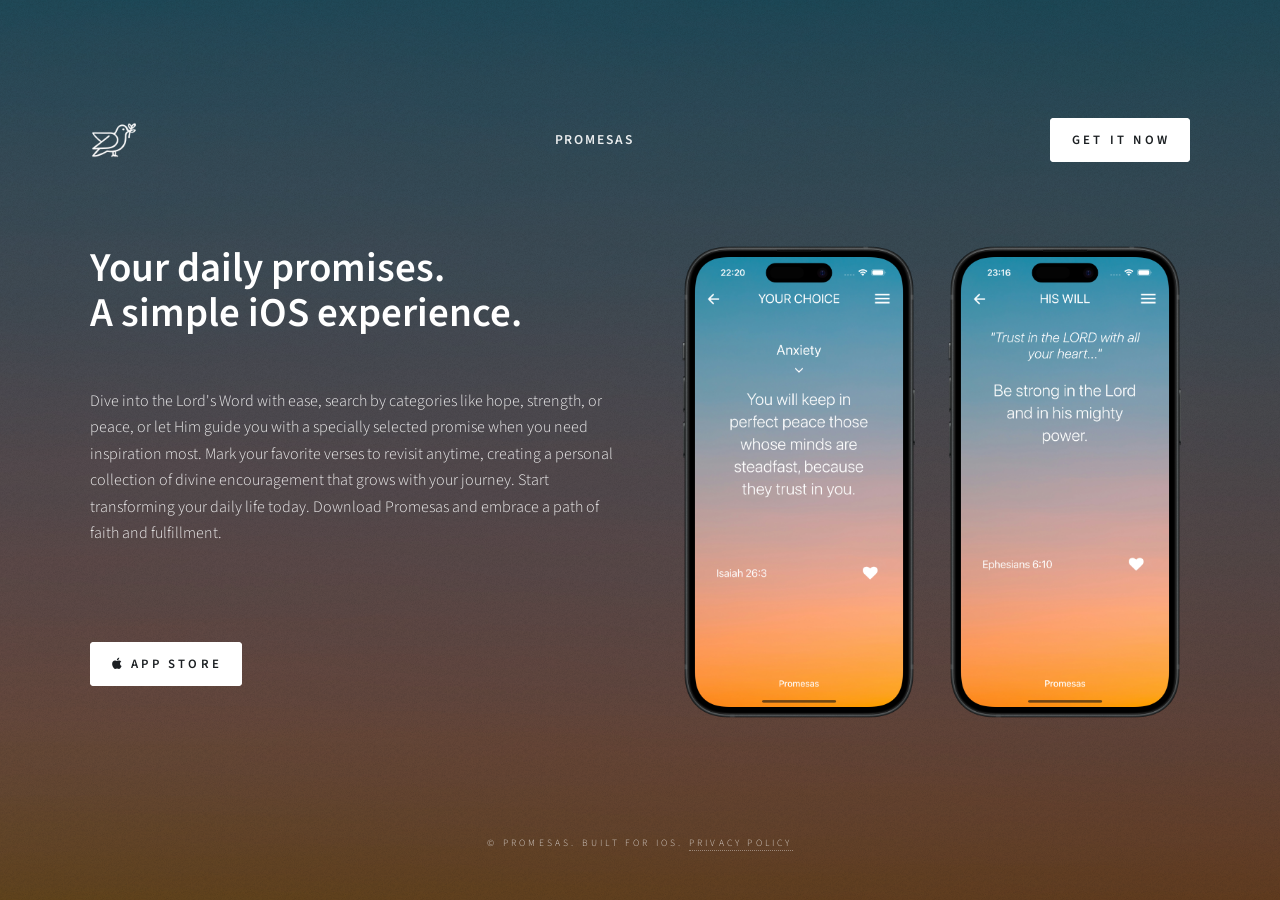
==== commit a81d8c77: "more styles updated" ====
--- a/index.html
+++ b/index.html
@@ -112,6 +112,63 @@
 								</ul>
 							</article>
 
+						<!-- Privacy Policy -->
+							<article id="privacy">
+								<h2 class="major">Privacy Policy</h2>
+								<p><strong>Last Updated:</strong> <span id="privacy-date"></span></p>
+								
+								<h3>Introduction</h3>
+								<p>Promesas ("we," "our," or "us") is committed to protecting your privacy. This Privacy Policy explains how we collect, use, disclose, and safeguard your information when you use our mobile application (the "App"). Please read this Privacy Policy carefully. By using the App, you agree to the collection and use of information in accordance with this policy.</p>
+
+								<h3>Information We Collect</h3>
+								<p>Promesas is designed with privacy in mind. We collect minimal information necessary to provide you with the best experience:</p>
+								<ul>
+									<li><strong>Local Data:</strong> The App stores your favorite verses and preferences locally on your device. This information is not transmitted to our servers.</li>
+									<li><strong>Usage Data:</strong> We may collect anonymous usage statistics to improve the App's performance and user experience. This data does not personally identify you.</li>
+								</ul>
+
+								<h3>How We Use Your Information</h3>
+								<p>We use the information we collect to:</p>
+								<ul>
+									<li>Provide, maintain, and improve the App's functionality</li>
+									<li>Personalize your experience within the App</li>
+									<li>Analyze usage patterns to enhance user experience</li>
+									<li>Respond to your inquiries and provide customer support</li>
+								</ul>
+
+								<h3>Data Storage and Security</h3>
+								<p>Your personal data, including favorite verses and preferences, is stored locally on your device. We do not transmit this data to external servers. We implement appropriate technical and organizational measures to protect your information, though no method of transmission over the Internet or electronic storage is 100% secure.</p>
+
+								<h3>Third-Party Services</h3>
+								<p>The App may use third-party services that have their own privacy policies. We are not responsible for the privacy practices of these third parties. We encourage you to review their privacy policies.</p>
+								<ul>
+									<li><strong>Apple App Store:</strong> When you download the App through the Apple App Store, your use is also governed by Apple's Privacy Policy and Terms of Service.</li>
+								</ul>
+
+								<h3>Children's Privacy</h3>
+								<p>The App is not intended for children under the age of 13. We do not knowingly collect personal information from children under 13. If you are a parent or guardian and believe your child has provided us with personal information, please contact us so we can delete such information.</p>
+
+								<h3>Your Rights</h3>
+								<p>You have the right to:</p>
+								<ul>
+									<li>Access and review your local data stored in the App</li>
+									<li>Delete your local data at any time by uninstalling the App</li>
+									<li>Opt out of any data collection features (if applicable)</li>
+								</ul>
+
+								<h3>Changes to This Privacy Policy</h3>
+								<p>We may update our Privacy Policy from time to time. We will notify you of any changes by posting the new Privacy Policy on this page and updating the "Last Updated" date. You are advised to review this Privacy Policy periodically for any changes.</p>
+
+								<h3>Contact Us</h3>
+								<p>If you have any questions about this Privacy Policy, please contact us:</p>
+								<ul>
+									<li>Through the contact form on this website</li>
+									<li>Via email at the contact address provided in the App Store listing</li>
+								</ul>
+
+								<p><em>By using Promesas, you acknowledge that you have read and understood this Privacy Policy.</em></p>
+							</article>
+
 						<!-- Elements -->
 							<article id="elements">
 								<h2 class="major">Elements</h2>
@@ -358,7 +415,7 @@
 
 				<!-- Footer -->
 					<footer id="footer">
-						<p class="copyright">&copy; Promesas. Built for iOS.</p>
+						<p class="copyright">&copy; Promesas. Built for iOS. <a href="#privacy">Privacy Policy</a></p>
 					</footer>
 
 			</div>
@@ -372,6 +429,17 @@
 			<script src="assets/js/breakpoints.min.js"></script>
 			<script src="assets/js/util.js"></script>
 			<script src="assets/js/main.js"></script>
+			<script>
+				// Set privacy policy date
+				document.addEventListener('DOMContentLoaded', function() {
+					var dateElement = document.getElementById('privacy-date');
+					if (dateElement) {
+						var today = new Date();
+						var options = { year: 'numeric', month: 'long', day: 'numeric' };
+						dateElement.textContent = today.toLocaleDateString('en-US', options);
+					}
+				});
+			</script>
 
 	</body>
 </html>
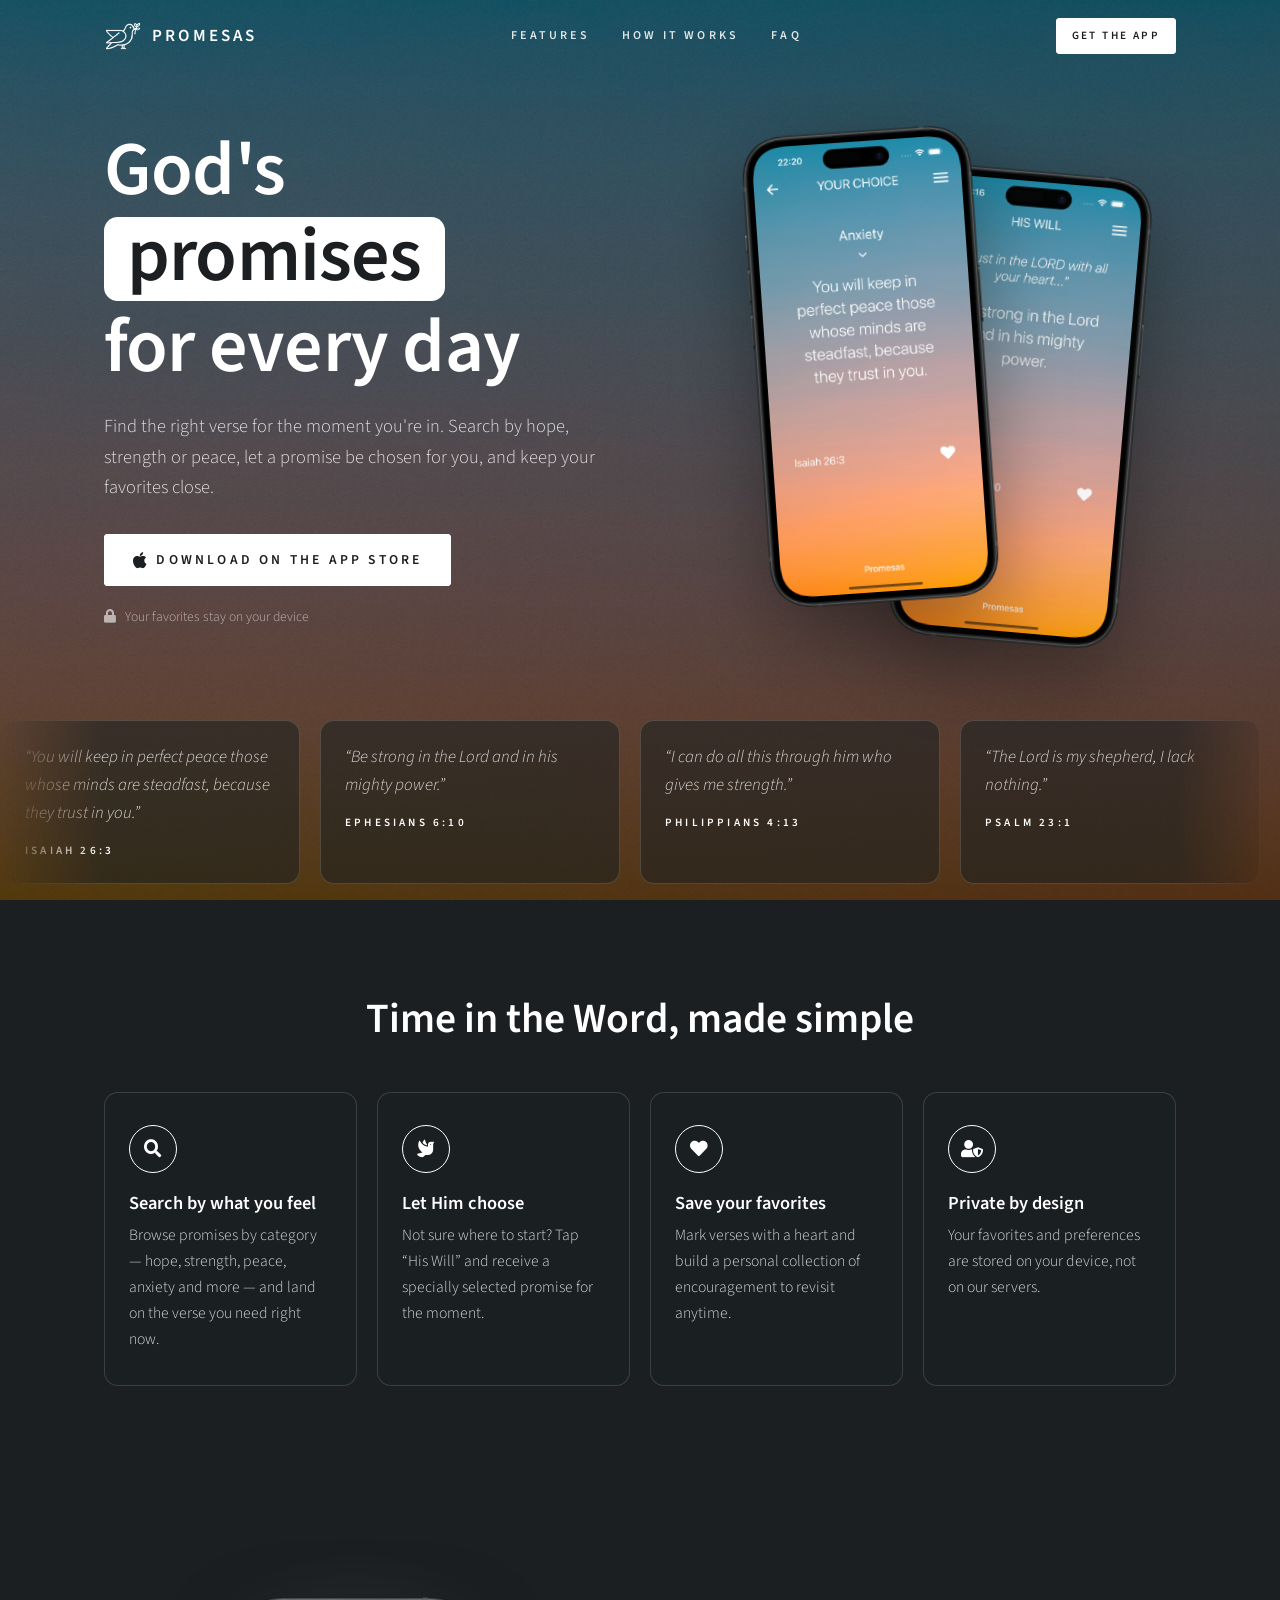
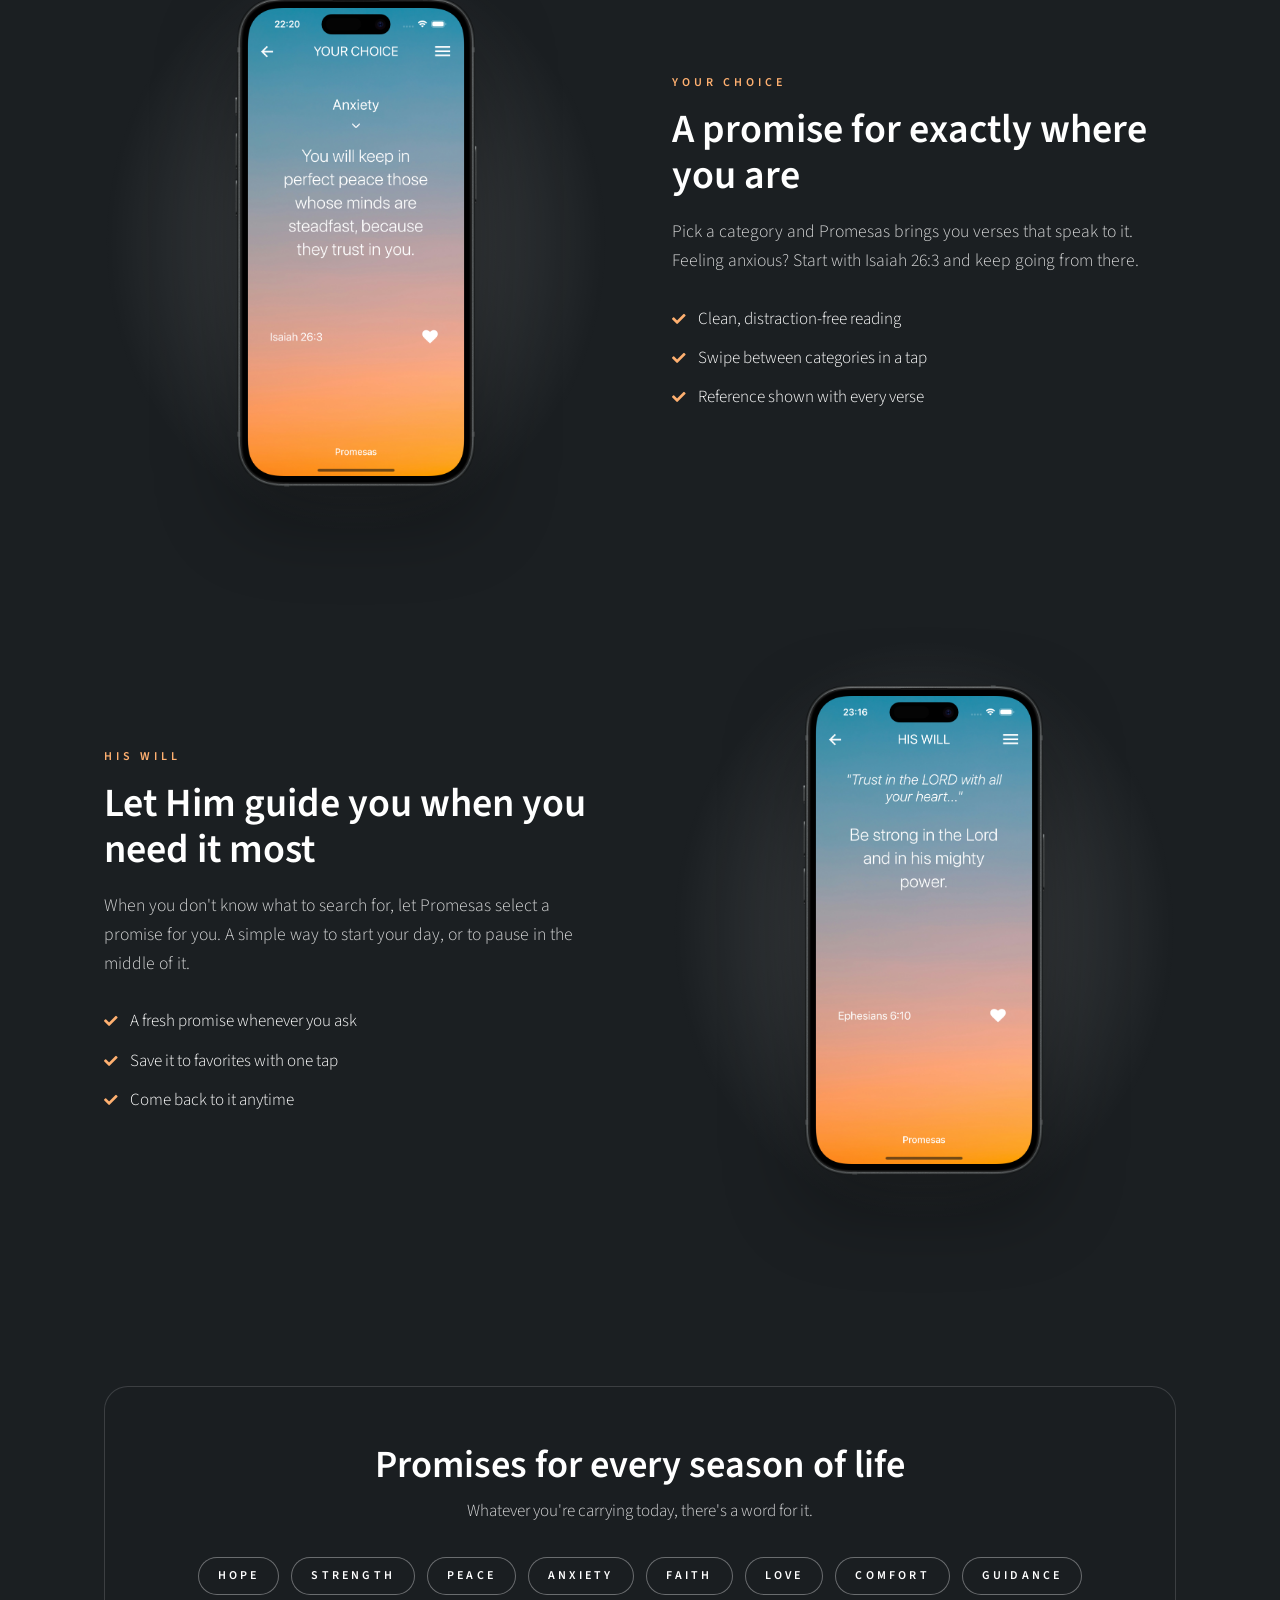
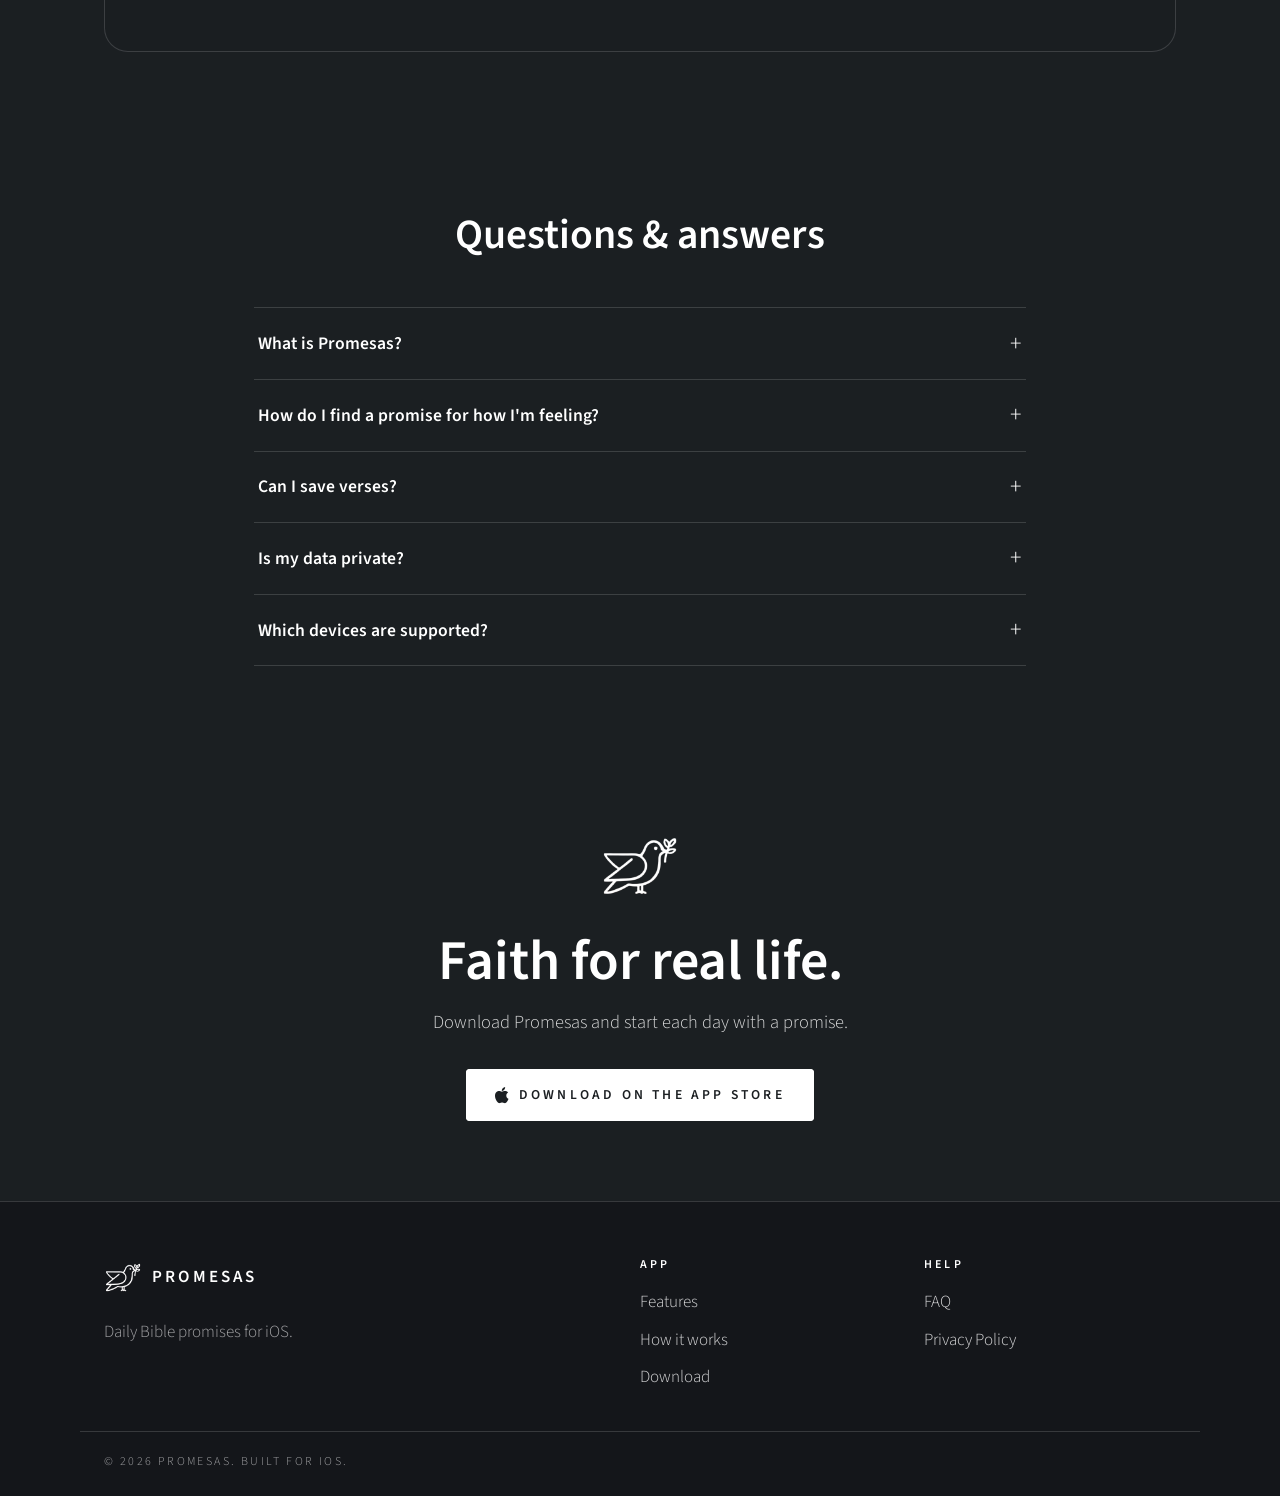
==== commit 66096857: "Refresh landing page with app-style layout Rebuild the single-panel Dimension page into a scrolling " ====
--- a/index.html
+++ b/index.html
@@ -1,445 +1,247 @@
-<!DOCTYPE HTML>
-<!--
-	Dimension by HTML5 UP
-	html5up.net | @ajlkn
-	Free for personal and commercial use under the CCA 3.0 license (html5up.net/license)
--->
-<html>
-	<head>
-		<title>Promesas — iOS App</title>
-		<meta charset="utf-8" />
-		<meta name="viewport" content="width=device-width, initial-scale=1, user-scalable=no" />
-		<link rel="stylesheet" href="assets/css/main.css" />
-		<noscript><link rel="stylesheet" href="assets/css/noscript.css" /></noscript>
-	</head>
-	<body class="is-preload">
-
-		<!-- Wrapper -->
-			<div id="wrapper">
-
-				<!-- Header / Hero -->
-					<header id="header" class="app-header">
-						<div class="app-nav">
-							<img src="images/splash-icon.png" alt="Promesas" style="width: 3rem; height: 3rem;" />
-							<nav class="app-nav-links" aria-label="Primary">
-								<a class="app-brand" href="#">Promesas</a>
-							</nav>
-							<div style="text-align: center;">
-								<a class="button primary app-cta" href="#contact">Get It Now</a>
-							</div>
-						</div>
-
-						<div class="app-hero">
-							<div class="app-hero-copy" style="display: flex; flex-direction: column; gap: 2rem;">
-								<div>
-									<h1 class="app-hero-title">Your daily promises.<br />A simple iOS experience.</h1>
-								</div>
-								<div>
-									<p class="app-hero-subtitle">
-										Dive into the Lord's Word with ease, search by categories like hope, strength, or peace, or let Him guide you with a specially selected promise when you need inspiration most. Mark your favorite verses to revisit anytime, creating a personal collection of divine encouragement that grows with your journey. Start transforming your daily life today. Download Promesas and embrace a path of faith and fulfillment.
-									</p>
-								</div>
-								<div>
-									<ul class="actions app-hero-actions">
-										<li><a href="#" class="button primary icon brands fa-apple">App Store</a></li>
-									</ul>
-								</div>
-							</div>
-
-							<div class="app-hero-media" aria-hidden="true">
-								<div class="app-hero-phones">
-									<img src="images/iphone-image.png" alt="" />
-									<img src="images/iphone-image-2.png" alt="" />
-								</div>
-							</div>
-						</div>
-					</header>
-
-				<!-- Main -->
-					<div id="main">
-
-						<!-- Intro -->
-							<article id="intro">
-								<h2 class="major">Intro</h2>
-								<span class="image main"><img src="images/pic01.jpg" alt="" /></span>
-								<p>Aenean ornare velit lacus, ac varius enim ullamcorper eu. Proin aliquam facilisis ante interdum congue. Integer mollis, nisl amet convallis, porttitor magna ullamcorper, amet egestas mauris. Ut magna finibus nisi nec lacinia. Nam maximus erat id euismod egestas. By the way, check out my <a href="#work">awesome work</a>.</p>
-								<p>Lorem ipsum dolor sit amet, consectetur adipiscing elit. Duis dapibus rutrum facilisis. Class aptent taciti sociosqu ad litora torquent per conubia nostra, per inceptos himenaeos. Etiam tristique libero eu nibh porttitor fermentum. Nullam venenatis erat id vehicula viverra. Nunc ultrices eros ut ultricies condimentum. Mauris risus lacus, blandit sit amet venenatis non, bibendum vitae dolor. Nunc lorem mauris, fringilla in aliquam at, euismod in lectus. Pellentesque habitant morbi tristique senectus et netus et malesuada fames ac turpis egestas. In non lorem sit amet elit placerat maximus. Pellentesque aliquam maximus risus, vel sed vehicula.</p>
-							</article>
-
-						<!-- Work -->
-							<article id="work">
-								<h2 class="major">Work</h2>
-								<span class="image main"><img src="images/pic02.jpg" alt="" /></span>
-								<p>Adipiscing magna sed dolor elit. Praesent eleifend dignissim arcu, at eleifend sapien imperdiet ac. Aliquam erat volutpat. Praesent urna nisi, fringila lorem et vehicula lacinia quam. Integer sollicitudin mauris nec lorem luctus ultrices.</p>
-								<p>Nullam et orci eu lorem consequat tincidunt vivamus et sagittis libero. Mauris aliquet magna magna sed nunc rhoncus pharetra. Pellentesque condimentum sem. In efficitur ligula tate urna. Maecenas laoreet massa vel lacinia pellentesque lorem ipsum dolor. Nullam et orci eu lorem consequat tincidunt. Vivamus et sagittis libero. Mauris aliquet magna magna sed nunc rhoncus amet feugiat tempus.</p>
-							</article>
-
-						<!-- About -->
-							<article id="about">
-								<h2 class="major">About</h2>
-								<span class="image main"><img src="images/pic03.jpg" alt="" /></span>
-								<p>Lorem ipsum dolor sit amet, consectetur et adipiscing elit. Praesent eleifend dignissim arcu, at eleifend sapien imperdiet ac. Aliquam erat volutpat. Praesent urna nisi, fringila lorem et vehicula lacinia quam. Integer sollicitudin mauris nec lorem luctus ultrices. Aliquam libero et malesuada fames ac ante ipsum primis in faucibus. Cras viverra ligula sit amet ex mollis mattis lorem ipsum dolor sit amet.</p>
-							</article>
-
-						<!-- Contact -->
-							<article id="contact">
-								<h2 class="major">Contact</h2>
-								<form method="post" action="#">
-									<div class="fields">
-										<div class="field half">
-											<label for="name">Name</label>
-											<input type="text" name="name" id="name" />
-										</div>
-										<div class="field half">
-											<label for="email">Email</label>
-											<input type="text" name="email" id="email" />
-										</div>
-										<div class="field">
-											<label for="message">Message</label>
-											<textarea name="message" id="message" rows="4"></textarea>
-										</div>
-									</div>
-									<ul class="actions">
-										<li><input type="submit" value="Send Message" class="primary" /></li>
-										<li><input type="reset" value="Reset" /></li>
-									</ul>
-								</form>
-								<ul class="icons">
-									<li><a href="#" class="icon brands fa-twitter"><span class="label">Twitter</span></a></li>
-									<li><a href="#" class="icon brands fa-facebook-f"><span class="label">Facebook</span></a></li>
-									<li><a href="#" class="icon brands fa-instagram"><span class="label">Instagram</span></a></li>
-									<li><a href="#" class="icon brands fa-github"><span class="label">GitHub</span></a></li>
-								</ul>
-							</article>
-
-						<!-- Privacy Policy -->
-							<article id="privacy">
-								<h2 class="major">Privacy Policy</h2>
-								<p><strong>Last Updated:</strong> <span id="privacy-date"></span></p>
-								
-								<h3>Introduction</h3>
-								<p>Promesas ("we," "our," or "us") is committed to protecting your privacy. This Privacy Policy explains how we collect, use, disclose, and safeguard your information when you use our mobile application (the "App"). Please read this Privacy Policy carefully. By using the App, you agree to the collection and use of information in accordance with this policy.</p>
-
-								<h3>Information We Collect</h3>
-								<p>Promesas is designed with privacy in mind. We collect minimal information necessary to provide you with the best experience:</p>
-								<ul>
-									<li><strong>Local Data:</strong> The App stores your favorite verses and preferences locally on your device. This information is not transmitted to our servers.</li>
-									<li><strong>Usage Data:</strong> We may collect anonymous usage statistics to improve the App's performance and user experience. This data does not personally identify you.</li>
-								</ul>
-
-								<h3>How We Use Your Information</h3>
-								<p>We use the information we collect to:</p>
-								<ul>
-									<li>Provide, maintain, and improve the App's functionality</li>
-									<li>Personalize your experience within the App</li>
-									<li>Analyze usage patterns to enhance user experience</li>
-									<li>Respond to your inquiries and provide customer support</li>
-								</ul>
-
-								<h3>Data Storage and Security</h3>
-								<p>Your personal data, including favorite verses and preferences, is stored locally on your device. We do not transmit this data to external servers. We implement appropriate technical and organizational measures to protect your information, though no method of transmission over the Internet or electronic storage is 100% secure.</p>
-
-								<h3>Third-Party Services</h3>
-								<p>The App may use third-party services that have their own privacy policies. We are not responsible for the privacy practices of these third parties. We encourage you to review their privacy policies.</p>
-								<ul>
-									<li><strong>Apple App Store:</strong> When you download the App through the Apple App Store, your use is also governed by Apple's Privacy Policy and Terms of Service.</li>
-								</ul>
-
-								<h3>Children's Privacy</h3>
-								<p>The App is not intended for children under the age of 13. We do not knowingly collect personal information from children under 13. If you are a parent or guardian and believe your child has provided us with personal information, please contact us so we can delete such information.</p>
-
-								<h3>Your Rights</h3>
-								<p>You have the right to:</p>
-								<ul>
-									<li>Access and review your local data stored in the App</li>
-									<li>Delete your local data at any time by uninstalling the App</li>
-									<li>Opt out of any data collection features (if applicable)</li>
-								</ul>
-
-								<h3>Changes to This Privacy Policy</h3>
-								<p>We may update our Privacy Policy from time to time. We will notify you of any changes by posting the new Privacy Policy on this page and updating the "Last Updated" date. You are advised to review this Privacy Policy periodically for any changes.</p>
-
-								<h3>Contact Us</h3>
-								<p>If you have any questions about this Privacy Policy, please contact us:</p>
-								<ul>
-									<li>Through the contact form on this website</li>
-									<li>Via email at the contact address provided in the App Store listing</li>
-								</ul>
-
-								<p><em>By using Promesas, you acknowledge that you have read and understood this Privacy Policy.</em></p>
-							</article>
-
-						<!-- Elements -->
-							<article id="elements">
-								<h2 class="major">Elements</h2>
-
-								<section>
-									<h3 class="major">Text</h3>
-									<p>This is <b>bold</b> and this is <strong>strong</strong>. This is <i>italic</i> and this is <em>emphasized</em>.
-									This is <sup>superscript</sup> text and this is <sub>subscript</sub> text.
-									This is <u>underlined</u> and this is code: <code>for (;;) { ... }</code>. Finally, <a href="#">this is a link</a>.</p>
-									<hr />
-									<h2>Heading Level 2</h2>
-									<h3>Heading Level 3</h3>
-									<h4>Heading Level 4</h4>
-									<h5>Heading Level 5</h5>
-									<h6>Heading Level 6</h6>
-									<hr />
-									<h4>Blockquote</h4>
-									<blockquote>Fringilla nisl. Donec accumsan interdum nisi, quis tincidunt felis sagittis eget tempus euismod. Vestibulum ante ipsum primis in faucibus vestibulum. Blandit adipiscing eu felis iaculis volutpat ac adipiscing accumsan faucibus. Vestibulum ante ipsum primis in faucibus lorem ipsum dolor sit amet nullam adipiscing eu felis.</blockquote>
-									<h4>Preformatted</h4>
-									<pre><code>i = 0;
-
-while (!deck.isInOrder()) {
-    print 'Iteration ' + i;
-    deck.shuffle();
-    i++;
-}
-
-print 'It took ' + i + ' iterations to sort the deck.';</code></pre>
-								</section>
-
-								<section>
-									<h3 class="major">Lists</h3>
-
-									<h4>Unordered</h4>
-									<ul>
-										<li>Dolor pulvinar etiam.</li>
-										<li>Sagittis adipiscing.</li>
-										<li>Felis enim feugiat.</li>
-									</ul>
-
-									<h4>Alternate</h4>
-									<ul class="alt">
-										<li>Dolor pulvinar etiam.</li>
-										<li>Sagittis adipiscing.</li>
-										<li>Felis enim feugiat.</li>
-									</ul>
-
-									<h4>Ordered</h4>
-									<ol>
-										<li>Dolor pulvinar etiam.</li>
-										<li>Etiam vel felis viverra.</li>
-										<li>Felis enim feugiat.</li>
-										<li>Dolor pulvinar etiam.</li>
-										<li>Etiam vel felis lorem.</li>
-										<li>Felis enim et feugiat.</li>
-									</ol>
-									<h4>Icons</h4>
-									<ul class="icons">
-										<li><a href="#" class="icon brands fa-twitter"><span class="label">Twitter</span></a></li>
-										<li><a href="#" class="icon brands fa-facebook-f"><span class="label">Facebook</span></a></li>
-										<li><a href="#" class="icon brands fa-instagram"><span class="label">Instagram</span></a></li>
-										<li><a href="#" class="icon brands fa-github"><span class="label">Github</span></a></li>
-									</ul>
-
-									<h4>Actions</h4>
-									<ul class="actions">
-										<li><a href="#" class="button primary">Default</a></li>
-										<li><a href="#" class="button">Default</a></li>
-									</ul>
-									<ul class="actions stacked">
-										<li><a href="#" class="button primary">Default</a></li>
-										<li><a href="#" class="button">Default</a></li>
-									</ul>
-								</section>
-
-								<section>
-									<h3 class="major">Table</h3>
-									<h4>Default</h4>
-									<div class="table-wrapper">
-										<table>
-											<thead>
-												<tr>
-													<th>Name</th>
-													<th>Description</th>
-													<th>Price</th>
-												</tr>
-											</thead>
-											<tbody>
-												<tr>
-													<td>Item One</td>
-													<td>Ante turpis integer aliquet porttitor.</td>
-													<td>29.99</td>
-												</tr>
-												<tr>
-													<td>Item Two</td>
-													<td>Vis ac commodo adipiscing arcu aliquet.</td>
-													<td>19.99</td>
-												</tr>
-												<tr>
-													<td>Item Three</td>
-													<td> Morbi faucibus arcu accumsan lorem.</td>
-													<td>29.99</td>
-												</tr>
-												<tr>
-													<td>Item Four</td>
-													<td>Vitae integer tempus condimentum.</td>
-													<td>19.99</td>
-												</tr>
-												<tr>
-													<td>Item Five</td>
-													<td>Ante turpis integer aliquet porttitor.</td>
-													<td>29.99</td>
-												</tr>
-											</tbody>
-											<tfoot>
-												<tr>
-													<td colspan="2"></td>
-													<td>100.00</td>
-												</tr>
-											</tfoot>
-										</table>
-									</div>
-
-									<h4>Alternate</h4>
-									<div class="table-wrapper">
-										<table class="alt">
-											<thead>
-												<tr>
-													<th>Name</th>
-													<th>Description</th>
-													<th>Price</th>
-												</tr>
-											</thead>
-											<tbody>
-												<tr>
-													<td>Item One</td>
-													<td>Ante turpis integer aliquet porttitor.</td>
-													<td>29.99</td>
-												</tr>
-												<tr>
-													<td>Item Two</td>
-													<td>Vis ac commodo adipiscing arcu aliquet.</td>
-													<td>19.99</td>
-												</tr>
-												<tr>
-													<td>Item Three</td>
-													<td> Morbi faucibus arcu accumsan lorem.</td>
-													<td>29.99</td>
-												</tr>
-												<tr>
-													<td>Item Four</td>
-													<td>Vitae integer tempus condimentum.</td>
-													<td>19.99</td>
-												</tr>
-												<tr>
-													<td>Item Five</td>
-													<td>Ante turpis integer aliquet porttitor.</td>
-													<td>29.99</td>
-												</tr>
-											</tbody>
-											<tfoot>
-												<tr>
-													<td colspan="2"></td>
-													<td>100.00</td>
-												</tr>
-											</tfoot>
-										</table>
-									</div>
-								</section>
-
-								<section>
-									<h3 class="major">Buttons</h3>
-									<ul class="actions">
-										<li><a href="#" class="button primary">Primary</a></li>
-										<li><a href="#" class="button">Default</a></li>
-									</ul>
-									<ul class="actions">
-										<li><a href="#" class="button">Default</a></li>
-										<li><a href="#" class="button small">Small</a></li>
-									</ul>
-									<ul class="actions">
-										<li><a href="#" class="button primary icon solid fa-download">Icon</a></li>
-										<li><a href="#" class="button icon solid fa-download">Icon</a></li>
-									</ul>
-									<ul class="actions">
-										<li><span class="button primary disabled">Disabled</span></li>
-										<li><span class="button disabled">Disabled</span></li>
-									</ul>
-								</section>
-
-								<section>
-									<h3 class="major">Form</h3>
-									<form method="post" action="#">
-										<div class="fields">
-											<div class="field half">
-												<label for="demo-name">Name</label>
-												<input type="text" name="demo-name" id="demo-name" value="" placeholder="Jane Doe" />
-											</div>
-											<div class="field half">
-												<label for="demo-email">Email</label>
-												<input type="email" name="demo-email" id="demo-email" value="" placeholder="jane@untitled.tld" />
-											</div>
-											<div class="field">
-												<label for="demo-category">Category</label>
-												<select name="demo-category" id="demo-category">
-													<option value="">-</option>
-													<option value="1">Manufacturing</option>
-													<option value="1">Shipping</option>
-													<option value="1">Administration</option>
-													<option value="1">Human Resources</option>
-												</select>
-											</div>
-											<div class="field half">
-												<input type="radio" id="demo-priority-low" name="demo-priority" checked>
-												<label for="demo-priority-low">Low</label>
-											</div>
-											<div class="field half">
-												<input type="radio" id="demo-priority-high" name="demo-priority">
-												<label for="demo-priority-high">High</label>
-											</div>
-											<div class="field half">
-												<input type="checkbox" id="demo-copy" name="demo-copy">
-												<label for="demo-copy">Email me a copy</label>
-											</div>
-											<div class="field half">
-												<input type="checkbox" id="demo-human" name="demo-human" checked>
-												<label for="demo-human">Not a robot</label>
-											</div>
-											<div class="field">
-												<label for="demo-message">Message</label>
-												<textarea name="demo-message" id="demo-message" placeholder="Enter your message" rows="6"></textarea>
-											</div>
-										</div>
-										<ul class="actions">
-											<li><input type="submit" value="Send Message" class="primary" /></li>
-											<li><input type="reset" value="Reset" /></li>
-										</ul>
-									</form>
-								</section>
-
-							</article>
-
-					</div>
-
-				<!-- Footer -->
-					<footer id="footer">
-						<p class="copyright">&copy; Promesas. Built for iOS. <a href="#privacy">Privacy Policy</a></p>
-					</footer>
-
-			</div>
-
-		<!-- BG -->
-			<div id="bg"></div>
-
-		<!-- Scripts -->
-			<script src="assets/js/jquery.min.js"></script>
-			<script src="assets/js/browser.min.js"></script>
-			<script src="assets/js/breakpoints.min.js"></script>
-			<script src="assets/js/util.js"></script>
-			<script src="assets/js/main.js"></script>
-			<script>
-				// Set privacy policy date
-				document.addEventListener('DOMContentLoaded', function() {
-					var dateElement = document.getElementById('privacy-date');
-					if (dateElement) {
-						var today = new Date();
-						var options = { year: 'numeric', month: 'long', day: 'numeric' };
-						dateElement.textContent = today.toLocaleDateString('en-US', options);
-					}
-				});
-			</script>
-
-	</body>
-</html>
+<!DOCTYPE HTML>
+<html lang="en">
+	<head>
+		<title>Promesas — Daily Bible Promises for iOS</title>
+		<meta charset="utf-8" />
+		<meta name="viewport" content="width=device-width, initial-scale=1" />
+		<meta name="description" content="Promesas helps you find God's promises for every moment. Search by category, get a promise picked for you, and save your favorites." />
+		<link rel="icon" href="images/splash-icon.png" />
+		<link rel="stylesheet" href="assets/css/fontawesome-all.min.css" />
+		<link rel="stylesheet" href="https://fonts.googleapis.com/css?family=Source+Sans+Pro:300italic,600italic,300,600&display=swap" />
+		<link rel="stylesheet" href="assets/css/landing.css" />
+	</head>
+	<body>
+
+		<!-- BG -->
+			<div id="bg" aria-hidden="true"></div>
+
+		<!-- Nav -->
+			<header class="nav" id="top">
+				<div class="container nav-inner">
+					<a class="brand" href="#top">
+						<img src="images/splash-icon.png" alt="" />
+						<span>Promesas</span>
+					</a>
+					<nav class="nav-links" aria-label="Primary">
+						<a href="#features">Features</a>
+						<a href="#how">How it works</a>
+						<a href="#faq">FAQ</a>
+					</nav>
+					<a class="button primary small" href="#download">Get the app</a>
+				</div>
+			</header>
+
+		<main>
+
+			<!-- Hero -->
+				<section class="hero">
+					<div class="container hero-inner">
+						<div class="hero-copy">
+							<h1 class="hero-title">
+								God's<br />
+								<span class="hl">promises</span><br />
+								for every day
+							</h1>
+							<p class="hero-subtitle">
+								Find the right verse for the moment you're in. Search by hope, strength or peace, let a promise be chosen for you, and keep your favorites close.
+							</p>
+							<ul class="actions">
+								<li><a href="#" class="button primary large"><i class="fab fa-apple"></i> Download on the App Store</a></li>
+							</ul>
+							<p class="hero-note"><i class="fas fa-lock"></i> Your favorites stay on your device</p>
+						</div>
+						<div class="hero-media">
+							<img class="phone phone-back" src="images/iphone-image-2.png" alt="Promesas showing Ephesians 6:10" />
+							<img class="phone phone-front" src="images/iphone-image.png" alt="Promesas showing Isaiah 26:3 in the Anxiety category" />
+						</div>
+					</div>
+				</section>
+
+			<!-- Verse marquee -->
+				<section class="marquee" aria-label="Sample promises">
+					<div class="marquee-track">
+						<figure class="quote"><blockquote>“You will keep in perfect peace those whose minds are steadfast, because they trust in you.”</blockquote><figcaption>Isaiah 26:3</figcaption></figure>
+						<figure class="quote"><blockquote>“Be strong in the Lord and in his mighty power.”</blockquote><figcaption>Ephesians 6:10</figcaption></figure>
+						<figure class="quote"><blockquote>“I can do all this through him who gives me strength.”</blockquote><figcaption>Philippians 4:13</figcaption></figure>
+						<figure class="quote"><blockquote>“The Lord is my shepherd, I lack nothing.”</blockquote><figcaption>Psalm 23:1</figcaption></figure>
+						<figure class="quote"><blockquote>“Cast all your anxiety on him because he cares for you.”</blockquote><figcaption>1 Peter 5:7</figcaption></figure>
+						<figure class="quote"><blockquote>“Trust in the Lord with all your heart and lean not on your own understanding.”</blockquote><figcaption>Proverbs 3:5</figcaption></figure>
+						<!-- Duplicated for a seamless loop -->
+						<figure class="quote" aria-hidden="true"><blockquote>“You will keep in perfect peace those whose minds are steadfast, because they trust in you.”</blockquote><figcaption>Isaiah 26:3</figcaption></figure>
+						<figure class="quote" aria-hidden="true"><blockquote>“Be strong in the Lord and in his mighty power.”</blockquote><figcaption>Ephesians 6:10</figcaption></figure>
+						<figure class="quote" aria-hidden="true"><blockquote>“I can do all this through him who gives me strength.”</blockquote><figcaption>Philippians 4:13</figcaption></figure>
+						<figure class="quote" aria-hidden="true"><blockquote>“The Lord is my shepherd, I lack nothing.”</blockquote><figcaption>Psalm 23:1</figcaption></figure>
+						<figure class="quote" aria-hidden="true"><blockquote>“Cast all your anxiety on him because he cares for you.”</blockquote><figcaption>1 Peter 5:7</figcaption></figure>
+						<figure class="quote" aria-hidden="true"><blockquote>“Trust in the Lord with all your heart and lean not on your own understanding.”</blockquote><figcaption>Proverbs 3:5</figcaption></figure>
+					</div>
+				</section>
+
+			<!-- Feature grid -->
+				<section class="section" id="features">
+					<div class="container">
+						<h2 class="section-title">Time in the Word, made simple</h2>
+						<div class="grid">
+							<article class="card">
+								<span class="card-icon"><i class="fas fa-search"></i></span>
+								<h3>Search by what you feel</h3>
+								<p>Browse promises by category — hope, strength, peace, anxiety and more — and land on the verse you need right now.</p>
+							</article>
+							<article class="card">
+								<span class="card-icon"><i class="fas fa-dove"></i></span>
+								<h3>Let Him choose</h3>
+								<p>Not sure where to start? Tap “His Will” and receive a specially selected promise for the moment.</p>
+							</article>
+							<article class="card">
+								<span class="card-icon"><i class="fas fa-heart"></i></span>
+								<h3>Save your favorites</h3>
+								<p>Mark verses with a heart and build a personal collection of encouragement to revisit anytime.</p>
+							</article>
+							<article class="card">
+								<span class="card-icon"><i class="fas fa-user-shield"></i></span>
+								<h3>Private by design</h3>
+								<p>Your favorites and preferences are stored on your device, not on our servers.</p>
+							</article>
+						</div>
+					</div>
+				</section>
+
+			<!-- Feature rows -->
+				<section class="section" id="how">
+					<div class="container">
+						<div class="feature-row">
+							<div class="feature-media">
+								<img class="phone" src="images/iphone-image.png" alt="Choosing a category in Promesas" />
+							</div>
+							<div class="feature-copy">
+								<span class="eyebrow">Your Choice</span>
+								<h2>A promise for exactly where you are</h2>
+								<p>Pick a category and Promesas brings you verses that speak to it. Feeling anxious? Start with Isaiah 26:3 and keep going from there.</p>
+								<ul class="checks">
+									<li><i class="fas fa-check"></i> Clean, distraction-free reading</li>
+									<li><i class="fas fa-check"></i> Swipe between categories in a tap</li>
+									<li><i class="fas fa-check"></i> Reference shown with every verse</li>
+								</ul>
+							</div>
+						</div>
+
+						<div class="feature-row reverse">
+							<div class="feature-media">
+								<img class="phone" src="images/iphone-image-2.png" alt="A selected promise in Promesas" />
+							</div>
+							<div class="feature-copy">
+								<span class="eyebrow">His Will</span>
+								<h2>Let Him guide you when you need it most</h2>
+								<p>When you don't know what to search for, let Promesas select a promise for you. A simple way to start your day, or to pause in the middle of it.</p>
+								<ul class="checks">
+									<li><i class="fas fa-check"></i> A fresh promise whenever you ask</li>
+									<li><i class="fas fa-check"></i> Save it to favorites with one tap</li>
+									<li><i class="fas fa-check"></i> Come back to it anytime</li>
+								</ul>
+							</div>
+						</div>
+					</div>
+				</section>
+
+			<!-- Topics band -->
+				<section class="section">
+					<div class="container">
+						<div class="band">
+							<h2>Promises for every season of life</h2>
+							<p>Whatever you're carrying today, there's a word for it.</p>
+							<ul class="chips">
+								<li>Hope</li>
+								<li>Strength</li>
+								<li>Peace</li>
+								<li>Anxiety</li>
+								<li>Faith</li>
+								<li>Love</li>
+								<li>Comfort</li>
+								<li>Guidance</li>
+							</ul>
+						</div>
+					</div>
+				</section>
+
+			<!-- FAQ -->
+				<section class="section" id="faq">
+					<div class="container narrow">
+						<h2 class="section-title">Questions &amp; answers</h2>
+						<div class="faq">
+							<details>
+								<summary>What is Promesas?</summary>
+								<p>Promesas is an iOS app that helps you find Bible promises for the moment you're in. Browse by category, let a promise be selected for you, and save the verses that speak to you.</p>
+							</details>
+							<details>
+								<summary>How do I find a promise for how I'm feeling?</summary>
+								<p>Open “Your Choice”, pick a category like hope, strength, peace or anxiety, and Promesas will show you verses for it.</p>
+							</details>
+							<details>
+								<summary>Can I save verses?</summary>
+								<p>Yes. Tap the heart on any verse to add it to your favorites and revisit it anytime.</p>
+							</details>
+							<details>
+								<summary>Is my data private?</summary>
+								<p>Your favorites and preferences are stored locally on your device and aren't sent to our servers. Read the full <a href="privacy.html">Privacy Policy</a>.</p>
+							</details>
+							<details>
+								<summary>Which devices are supported?</summary>
+								<p>Promesas is available for iPhone on the Apple App Store.</p>
+							</details>
+						</div>
+					</div>
+				</section>
+
+			<!-- Final CTA -->
+				<section class="section cta" id="download">
+					<div class="container">
+						<img class="cta-logo" src="images/splash-icon.png" alt="" />
+						<h2>Faith for real life.</h2>
+						<p>Download Promesas and start each day with a promise.</p>
+						<ul class="actions center">
+							<li><a href="#" class="button primary large"><i class="fab fa-apple"></i> Download on the App Store</a></li>
+						</ul>
+					</div>
+				</section>
+
+		</main>
+
+		<!-- Footer -->
+			<footer class="footer">
+				<div class="container footer-inner">
+					<div class="footer-brand">
+						<a class="brand" href="#top">
+							<img src="images/splash-icon.png" alt="" />
+							<span>Promesas</span>
+						</a>
+						<p>Daily Bible promises for iOS.</p>
+					</div>
+					<div class="footer-col">
+						<h4>App</h4>
+						<a href="#features">Features</a>
+						<a href="#how">How it works</a>
+						<a href="#download">Download</a>
+					</div>
+					<div class="footer-col">
+						<h4>Help</h4>
+						<a href="#faq">FAQ</a>
+						<a href="privacy.html">Privacy Policy</a>
+					</div>
+				</div>
+				<div class="container footer-bottom">
+					<p>&copy; <span class="year"></span> Promesas. Built for iOS.</p>
+				</div>
+			</footer>
+
+		<script>
+			// The privacy policy used to live at #privacy; keep old links working
+			if (location.hash === '#privacy') location.replace('privacy.html');
+			document.querySelectorAll('.year').forEach(function (el) { el.textContent = new Date().getFullYear(); });
+			// Shadow the nav once the page scrolls
+			var nav = document.querySelector('.nav');
+			var onScroll = function () { nav.classList.toggle('is-scrolled', window.scrollY > 8); };
+			window.addEventListener('scroll', onScroll, { passive: true });
+			onScroll();
+		</script>
+
+	</body>
+</html>
--- a/assets/css/landing.css
+++ b/assets/css/landing.css
@@ -0,0 +1,543 @@
+/*
+	Promesas landing
+	Keeps the Dimension look (sunset background, Source Sans Pro,
+	uppercase letter-spaced UI, outlined buttons) in a scrolling layout.
+*/
+
+:root {
+	--text: #ffffff;
+	--text-soft: rgba(255, 255, 255, 0.82);
+	--text-muted: rgba(255, 255, 255, 0.6);
+	--ink: #1b1f22;
+	--panel: rgba(27, 31, 34, 0.55);
+	--panel-strong: rgba(27, 31, 34, 0.8);
+	--line: rgba(255, 255, 255, 0.35);
+	--line-soft: rgba(255, 255, 255, 0.15);
+	--accent: #ffb070;
+	--radius: 14px;
+	--max: 1120px;
+}
+
+*, *::before, *::after { box-sizing: border-box; }
+
+html { scroll-behavior: smooth; scroll-padding-top: 5rem; }
+
+body {
+	margin: 0;
+	background: #1b1f22;
+	color: var(--text);
+	font-family: "Source Sans Pro", sans-serif;
+	font-weight: 300;
+	font-size: 17px;
+	line-height: 1.65;
+	-webkit-font-smoothing: antialiased;
+	overflow-x: hidden;
+}
+
+img { max-width: 100%; display: block; }
+
+a { color: inherit; text-decoration: none; }
+
+h1, h2, h3, h4 { font-weight: 600; line-height: 1.15; margin: 0; }
+
+p { margin: 0; }
+
+ul { margin: 0; padding: 0; list-style: none; }
+
+.container {
+	width: 100%;
+	max-width: var(--max);
+	margin: 0 auto;
+	padding: 0 1.5rem;
+}
+
+.container.narrow { max-width: 820px; }
+
+/* Background (same image + overlay as before, fixed behind the page) */
+
+	#bg {
+		position: fixed;
+		inset: 0;
+		z-index: -1;
+		background-image:
+			linear-gradient(to bottom, rgba(12, 14, 18, 0.45), rgba(12, 14, 18, 0.7)),
+			url("../../images/overlay.png"),
+			url("../../images/bg.jpg");
+		background-size: auto, 256px 256px, cover;
+		background-repeat: no-repeat, repeat, no-repeat;
+		background-position: center;
+	}
+
+/* Buttons (Dimension style) */
+
+	.button {
+		display: inline-flex;
+		align-items: center;
+		justify-content: center;
+		gap: 0.6rem;
+		height: 2.75rem;
+		padding: 0 1.4rem;
+		border-radius: 4px;
+		box-shadow: inset 0 0 0 1px var(--text);
+		background: transparent;
+		color: var(--text);
+		font-weight: 600;
+		font-size: 0.8rem;
+		letter-spacing: 0.2rem;
+		text-transform: uppercase;
+		white-space: nowrap;
+		cursor: pointer;
+		transition: background-color 0.2s ease, color 0.2s ease, transform 0.2s ease;
+	}
+
+	.button:hover { background-color: rgba(255, 255, 255, 0.08); }
+
+	.button.primary { background: var(--text); color: var(--ink); }
+
+	.button.primary:hover { background: rgba(255, 255, 255, 0.88); transform: translateY(-1px); }
+
+	.button.small { height: 2.25rem; padding: 0 1rem; font-size: 0.7rem; letter-spacing: 0.15rem; }
+
+	.button.large { height: 3.25rem; padding: 0 1.8rem; font-size: 0.85rem; }
+
+	.button .fab { font-size: 1.35em; letter-spacing: 0; }
+
+	.actions { display: flex; flex-wrap: wrap; gap: 1rem; }
+
+	.actions.center { justify-content: center; }
+
+/* Nav */
+
+	.nav {
+		position: sticky;
+		top: 0;
+		z-index: 10;
+		transition: background-color 0.3s ease, box-shadow 0.3s ease;
+	}
+
+	.nav.is-scrolled {
+		background: rgba(19, 21, 25, 0.75);
+		backdrop-filter: blur(12px);
+		-webkit-backdrop-filter: blur(12px);
+		box-shadow: 0 1px 0 var(--line-soft);
+	}
+
+	.nav-inner {
+		display: flex;
+		align-items: center;
+		justify-content: space-between;
+		gap: 1.5rem;
+		height: 4.5rem;
+	}
+
+	.brand {
+		display: inline-flex;
+		align-items: center;
+		gap: 0.6rem;
+		font-weight: 600;
+		letter-spacing: 0.2rem;
+		text-transform: uppercase;
+	}
+
+	.brand img { width: 2.4rem; height: 2.4rem; }
+
+	.nav-links { display: flex; gap: 2rem; }
+
+	.nav-links a {
+		font-size: 0.75rem;
+		font-weight: 600;
+		letter-spacing: 0.2rem;
+		text-transform: uppercase;
+		opacity: 0.85;
+		transition: opacity 0.2s ease;
+	}
+
+	.nav-links a:hover { opacity: 1; }
+
+/* Hero */
+
+	.hero { padding: 3rem 0 4rem; }
+
+	.hero-inner {
+		display: grid;
+		grid-template-columns: 1.05fr 0.95fr;
+		align-items: center;
+		gap: 3rem;
+	}
+
+	.hero-title {
+		font-size: clamp(2.8rem, 6vw, 4.75rem);
+		line-height: 1.05;
+		letter-spacing: -0.01em;
+		margin-bottom: 1.5rem;
+	}
+
+	.hl {
+		display: inline-block;
+		padding: 0 0.3em 0.06em;
+		margin: 0.08em 0;
+		border-radius: 0.18em;
+		background: var(--text);
+		color: var(--ink);
+	}
+
+	.hero-subtitle {
+		max-width: 32rem;
+		font-size: 1.15rem;
+		color: var(--text-soft);
+		margin-bottom: 2rem;
+	}
+
+	.hero-note {
+		margin-top: 1.25rem;
+		font-size: 0.85rem;
+		color: var(--text-muted);
+	}
+
+	.hero-note i { margin-right: 0.35rem; }
+
+	.hero-media {
+		position: relative;
+		display: flex;
+		justify-content: center;
+		min-height: 520px;
+	}
+
+	.phone { filter: drop-shadow(0 30px 40px rgba(0, 0, 0, 0.35)); }
+
+	.hero-media .phone { position: absolute; width: 250px; }
+
+	.hero-media .phone-front { left: 50%; top: 0; transform: translateX(-75%) rotate(-4deg); z-index: 2; }
+
+	.hero-media .phone-back { left: 50%; top: 40px; transform: translateX(-15%) rotate(5deg); opacity: 0.95; }
+
+/* Verse marquee */
+
+	.marquee {
+		overflow: hidden;
+		padding: 1rem 0 2rem;
+		-webkit-mask-image: linear-gradient(to right, transparent, #000 8%, #000 92%, transparent);
+		mask-image: linear-gradient(to right, transparent, #000 8%, #000 92%, transparent);
+	}
+
+	.marquee-track {
+		display: flex;
+		gap: 1.25rem;
+		width: max-content;
+		animation: marquee 60s linear infinite;
+	}
+
+	.marquee:hover .marquee-track { animation-play-state: paused; }
+
+	@keyframes marquee {
+		to { transform: translateX(calc(-50% - 0.625rem)); }
+	}
+
+	.quote {
+		margin: 0;
+		width: 300px;
+		padding: 1.4rem 1.5rem;
+		border-radius: var(--radius);
+		background: var(--panel);
+		border: 1px solid var(--line-soft);
+		backdrop-filter: blur(6px);
+		-webkit-backdrop-filter: blur(6px);
+	}
+
+	.quote blockquote { margin: 0 0 0.9rem; font-style: italic; color: var(--text-soft); }
+
+	.quote figcaption {
+		font-size: 0.7rem;
+		font-weight: 600;
+		letter-spacing: 0.2rem;
+		text-transform: uppercase;
+	}
+
+/* Sections */
+
+	.section { padding: 5rem 0; }
+
+	.section-title {
+		text-align: center;
+		font-size: clamp(1.8rem, 3.5vw, 2.6rem);
+		margin-bottom: 3rem;
+	}
+
+	.eyebrow {
+		display: inline-block;
+		margin-bottom: 0.9rem;
+		font-size: 0.75rem;
+		font-weight: 600;
+		letter-spacing: 0.25rem;
+		text-transform: uppercase;
+		color: var(--accent);
+	}
+
+/* Feature cards */
+
+	.grid {
+		display: grid;
+		grid-template-columns: repeat(4, 1fr);
+		gap: 1.25rem;
+	}
+
+	.card {
+		padding: 2rem 1.5rem;
+		border-radius: var(--radius);
+		background: var(--panel);
+		border: 1px solid var(--line-soft);
+		transition: transform 0.25s ease, border-color 0.25s ease;
+	}
+
+	.card:hover { transform: translateY(-4px); border-color: var(--line); }
+
+	.card-icon {
+		display: inline-flex;
+		align-items: center;
+		justify-content: center;
+		width: 3rem;
+		height: 3rem;
+		margin-bottom: 1.25rem;
+		border-radius: 50%;
+		border: 1px solid var(--text);
+		font-size: 1.1rem;
+	}
+
+	.card h3 { font-size: 1.15rem; margin-bottom: 0.6rem; }
+
+	.card p { color: var(--text-soft); font-size: 0.98rem; }
+
+/* Alternating feature rows */
+
+	.feature-row {
+		display: grid;
+		grid-template-columns: 1fr 1fr;
+		align-items: center;
+		gap: 4rem;
+	}
+
+	.feature-row + .feature-row { margin-top: 6rem; }
+
+	.feature-row.reverse .feature-media { order: 2; }
+
+	.feature-media {
+		display: flex;
+		justify-content: center;
+		padding: 2.5rem;
+		background: radial-gradient(closest-side, rgba(255, 255, 255, 0.2), rgba(255, 255, 255, 0));
+	}
+
+	.feature-media .phone { width: 260px; }
+
+	.feature-copy h2 { font-size: clamp(1.8rem, 3.2vw, 2.5rem); margin-bottom: 1.1rem; }
+
+	.feature-copy p { color: var(--text-soft); font-size: 1.1rem; margin-bottom: 1.5rem; }
+
+	.checks li { display: flex; gap: 0.75rem; align-items: baseline; padding: 0.35rem 0; }
+
+	.checks i { color: var(--accent); font-size: 0.85rem; }
+
+/* Topics band */
+
+	.band {
+		text-align: center;
+		padding: 3.5rem 2rem;
+		border-radius: 24px;
+		background: var(--panel-strong);
+		border: 1px solid var(--line-soft);
+	}
+
+	.band h2 { font-size: clamp(1.7rem, 3.2vw, 2.4rem); margin-bottom: 0.6rem; }
+
+	.band p { color: var(--text-soft); margin-bottom: 2rem; }
+
+	.chips { display: flex; flex-wrap: wrap; justify-content: center; gap: 0.75rem; }
+
+	.chips li {
+		padding: 0.55rem 1.25rem;
+		border-radius: 999px;
+		box-shadow: inset 0 0 0 1px var(--line);
+		font-size: 0.75rem;
+		font-weight: 600;
+		letter-spacing: 0.2rem;
+		text-transform: uppercase;
+	}
+
+/* FAQ */
+
+	.faq details { border-bottom: 1px solid var(--line-soft); }
+
+	.faq details:first-child { border-top: 1px solid var(--line-soft); }
+
+	.faq summary {
+		display: flex;
+		justify-content: space-between;
+		align-items: center;
+		gap: 1rem;
+		padding: 1.3rem 0.25rem;
+		font-weight: 600;
+		font-size: 1.1rem;
+		cursor: pointer;
+		list-style: none;
+	}
+
+	.faq summary::-webkit-details-marker { display: none; }
+
+	.faq summary::after {
+		content: "+";
+		font-size: 1.5rem;
+		font-weight: 300;
+		line-height: 1;
+		transition: transform 0.2s ease;
+	}
+
+	.faq details[open] summary::after { transform: rotate(45deg); }
+
+	.faq details p { padding: 0 0.25rem 1.4rem; color: var(--text-soft); }
+
+	.faq a { border-bottom: 1px dotted var(--text); }
+
+/* Final CTA */
+
+	.cta { text-align: center; }
+
+	.cta-logo { width: 5rem; height: 5rem; margin: 0 auto 1.5rem; }
+
+	.cta h2 { font-size: clamp(2.2rem, 5vw, 3.5rem); margin-bottom: 0.75rem; }
+
+	.cta p { color: var(--text-soft); font-size: 1.15rem; margin-bottom: 2rem; }
+
+/* Footer */
+
+	.footer {
+		background: rgba(19, 21, 25, 0.8);
+		border-top: 1px solid var(--line-soft);
+		padding-top: 3.5rem;
+	}
+
+	.footer-inner {
+		display: grid;
+		grid-template-columns: 2fr 1fr 1fr;
+		gap: 2rem;
+		padding-bottom: 2.5rem;
+	}
+
+	.footer-brand p { margin-top: 0.75rem; color: var(--text-muted); }
+
+	.footer-col { display: flex; flex-direction: column; gap: 0.6rem; }
+
+	.footer-col h4 {
+		font-size: 0.75rem;
+		letter-spacing: 0.2rem;
+		text-transform: uppercase;
+		margin-bottom: 0.4rem;
+	}
+
+	.footer-col a { color: var(--text-soft); }
+
+	.footer-col a:hover { color: var(--text); }
+
+	.footer-bottom {
+		padding-top: 1.25rem;
+		padding-bottom: 1.5rem;
+		border-top: 1px solid var(--line-soft);
+		font-size: 0.75rem;
+		letter-spacing: 0.15rem;
+		text-transform: uppercase;
+		color: var(--text-muted);
+	}
+
+/* Legal page */
+
+	.legal { padding: 3rem 0 5rem; }
+
+	.legal-card {
+		padding: 3rem 2.5rem;
+		border-radius: var(--radius);
+		background: var(--panel-strong);
+		border: 1px solid var(--line-soft);
+	}
+
+	.legal h1 {
+		font-size: 1.6rem;
+		letter-spacing: 0.4rem;
+		text-transform: uppercase;
+		padding-bottom: 0.75rem;
+		margin-bottom: 1.5rem;
+		border-bottom: 1px solid var(--text);
+		display: inline-block;
+	}
+
+	.legal h3 { font-size: 1.05rem; letter-spacing: 0.1rem; text-transform: uppercase; margin: 2rem 0 0.6rem; }
+
+	.legal p, .legal li { color: var(--text-soft); }
+
+	.legal p + p { margin-top: 1rem; }
+
+	.legal ul { list-style: disc; padding-left: 1.4rem; margin-top: 0.6rem; }
+
+	.legal li { padding: 0.2rem 0; }
+
+	.legal strong { color: var(--text); font-weight: 600; }
+
+/* Responsive */
+
+	@media (max-width: 980px) {
+		.nav-links { display: none; }
+
+		.hero-inner { grid-template-columns: 1fr; text-align: center; }
+
+		.hero-subtitle { margin-left: auto; margin-right: auto; }
+
+		.hero .actions { justify-content: center; }
+
+		.hero-media { min-height: 480px; }
+
+		.grid { grid-template-columns: repeat(2, 1fr); }
+
+		.feature-row { grid-template-columns: 1fr; gap: 2rem; text-align: center; }
+
+		.feature-row.reverse .feature-media { order: 0; }
+
+		.checks { display: inline-block; text-align: left; }
+	}
+
+	@media (max-width: 600px) {
+		body { font-size: 16px; }
+
+		.container { padding: 0 1rem; }
+
+		.hero { padding-top: 1.5rem; }
+
+		.hero .button.large { width: 100%; }
+
+		.hero-media { min-height: 400px; }
+
+		.hero-media .phone { width: 190px; }
+
+		.grid { grid-template-columns: 1fr; }
+
+		.section { padding: 3.5rem 0; }
+
+		.feature-row + .feature-row { margin-top: 4rem; }
+
+		.feature-media { padding: 1.5rem; }
+
+		.feature-media .phone { width: 220px; }
+
+		.button.large { font-size: 0.72rem; letter-spacing: 0.12rem; padding: 0 1.2rem; }
+
+		.footer-inner { grid-template-columns: 1fr 1fr; }
+
+		.footer-brand { grid-column: 1 / -1; }
+
+		.legal-card { padding: 2rem 1.25rem; }
+	}
+
+	@media (prefers-reduced-motion: reduce) {
+		html { scroll-behavior: auto; }
+
+		.marquee-track { animation: none; }
+
+		.marquee { overflow-x: auto; }
+	}
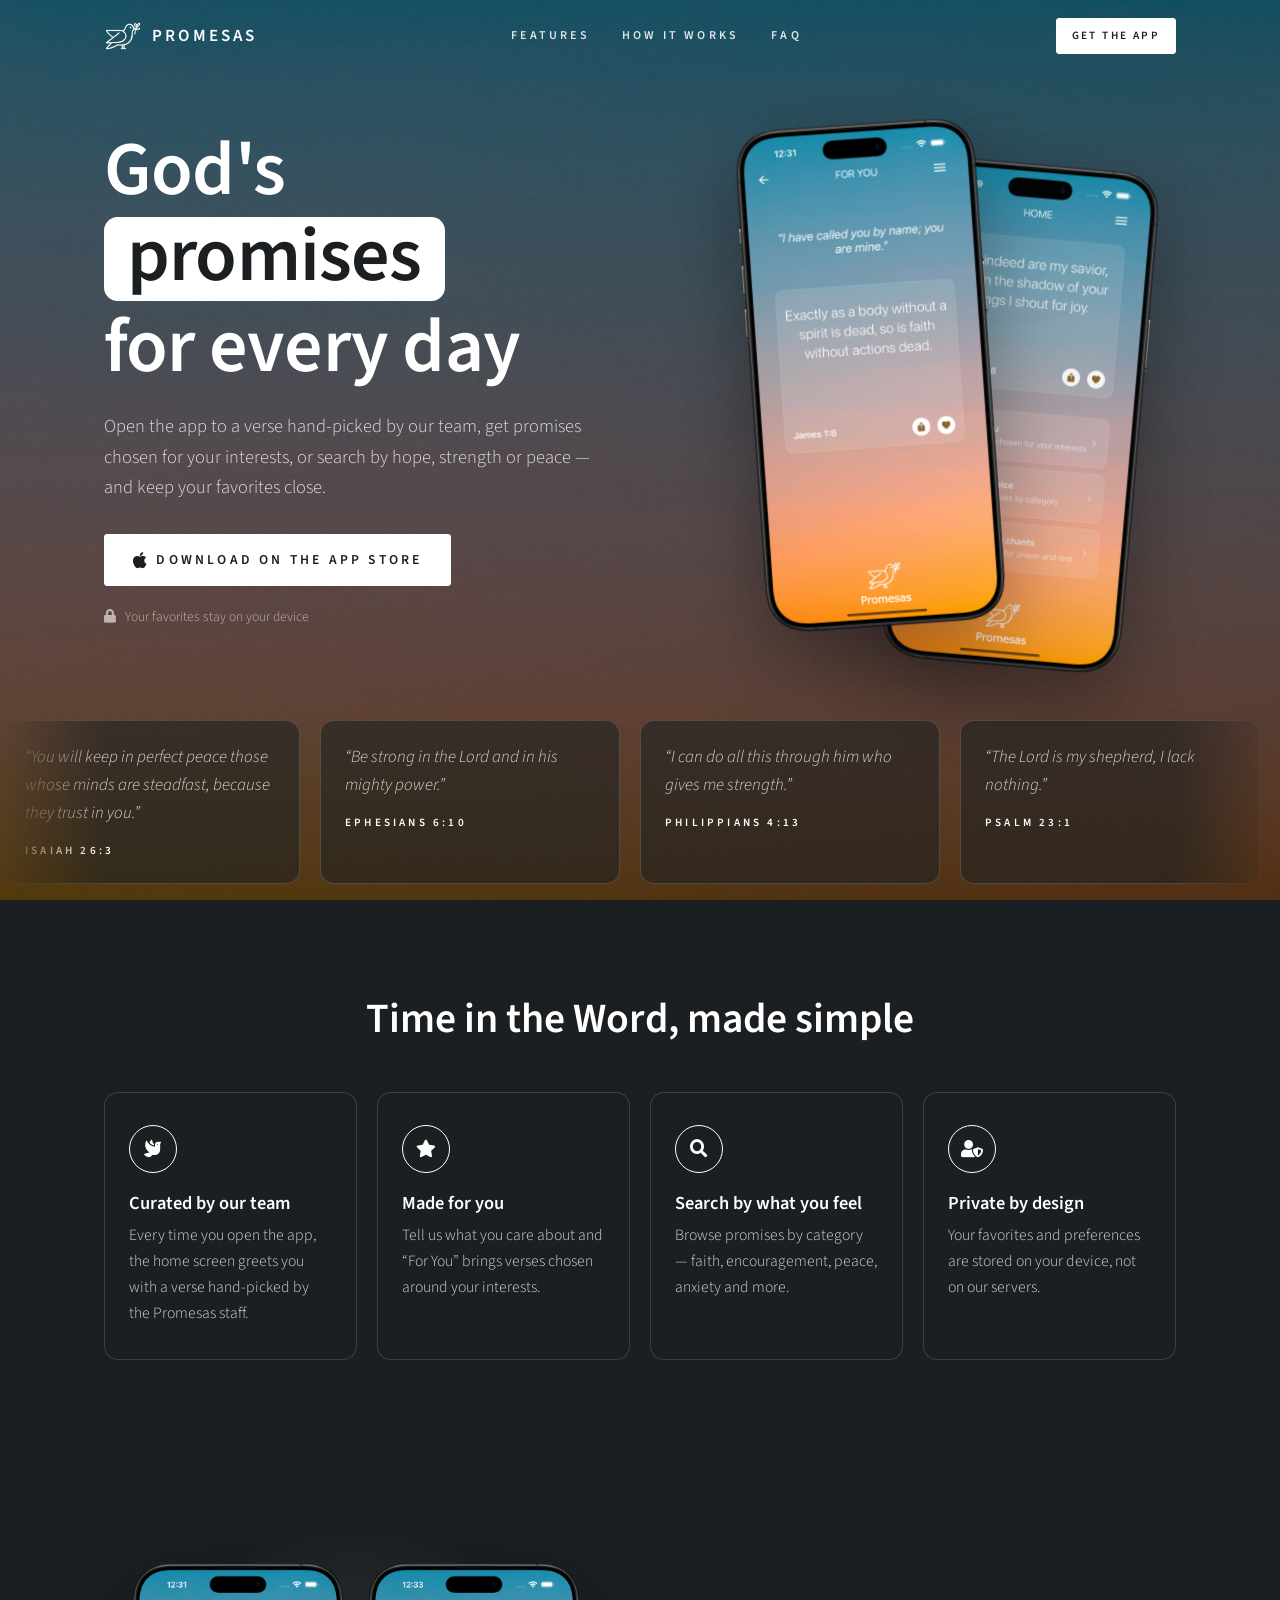
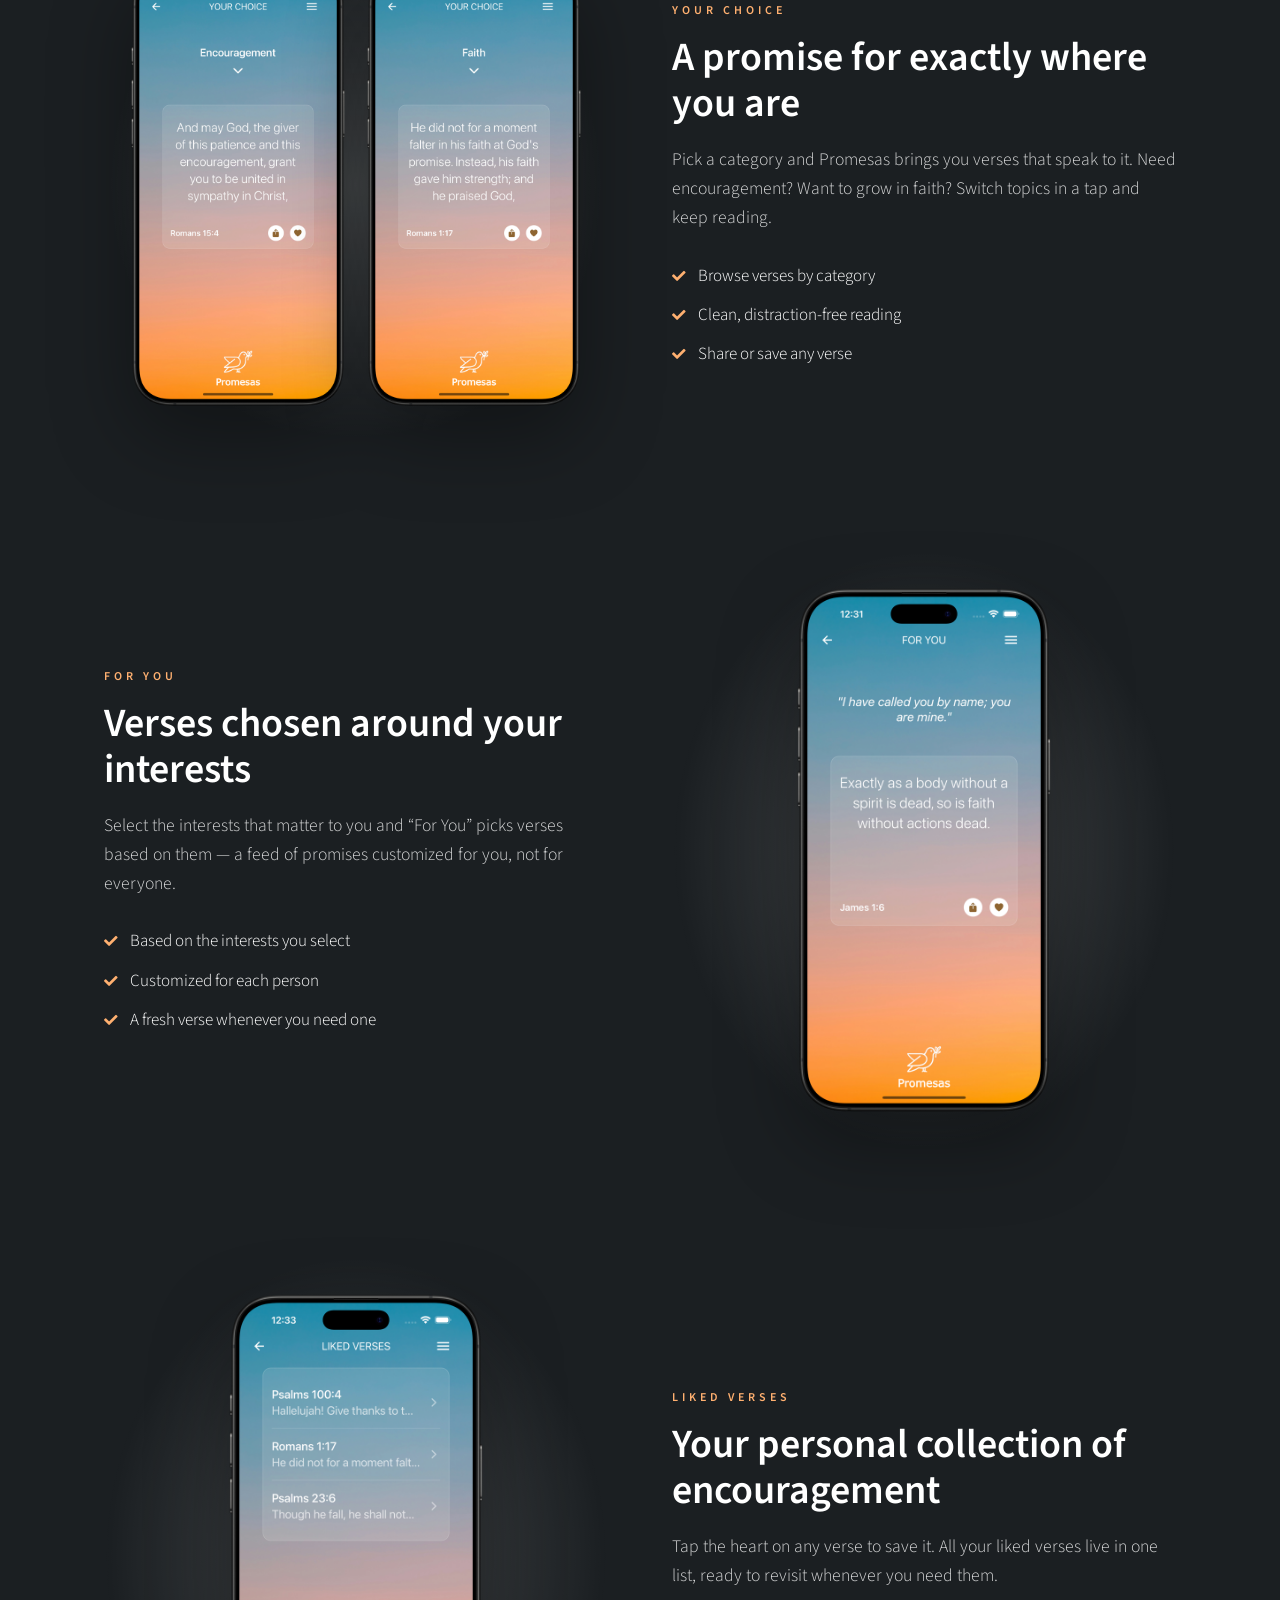
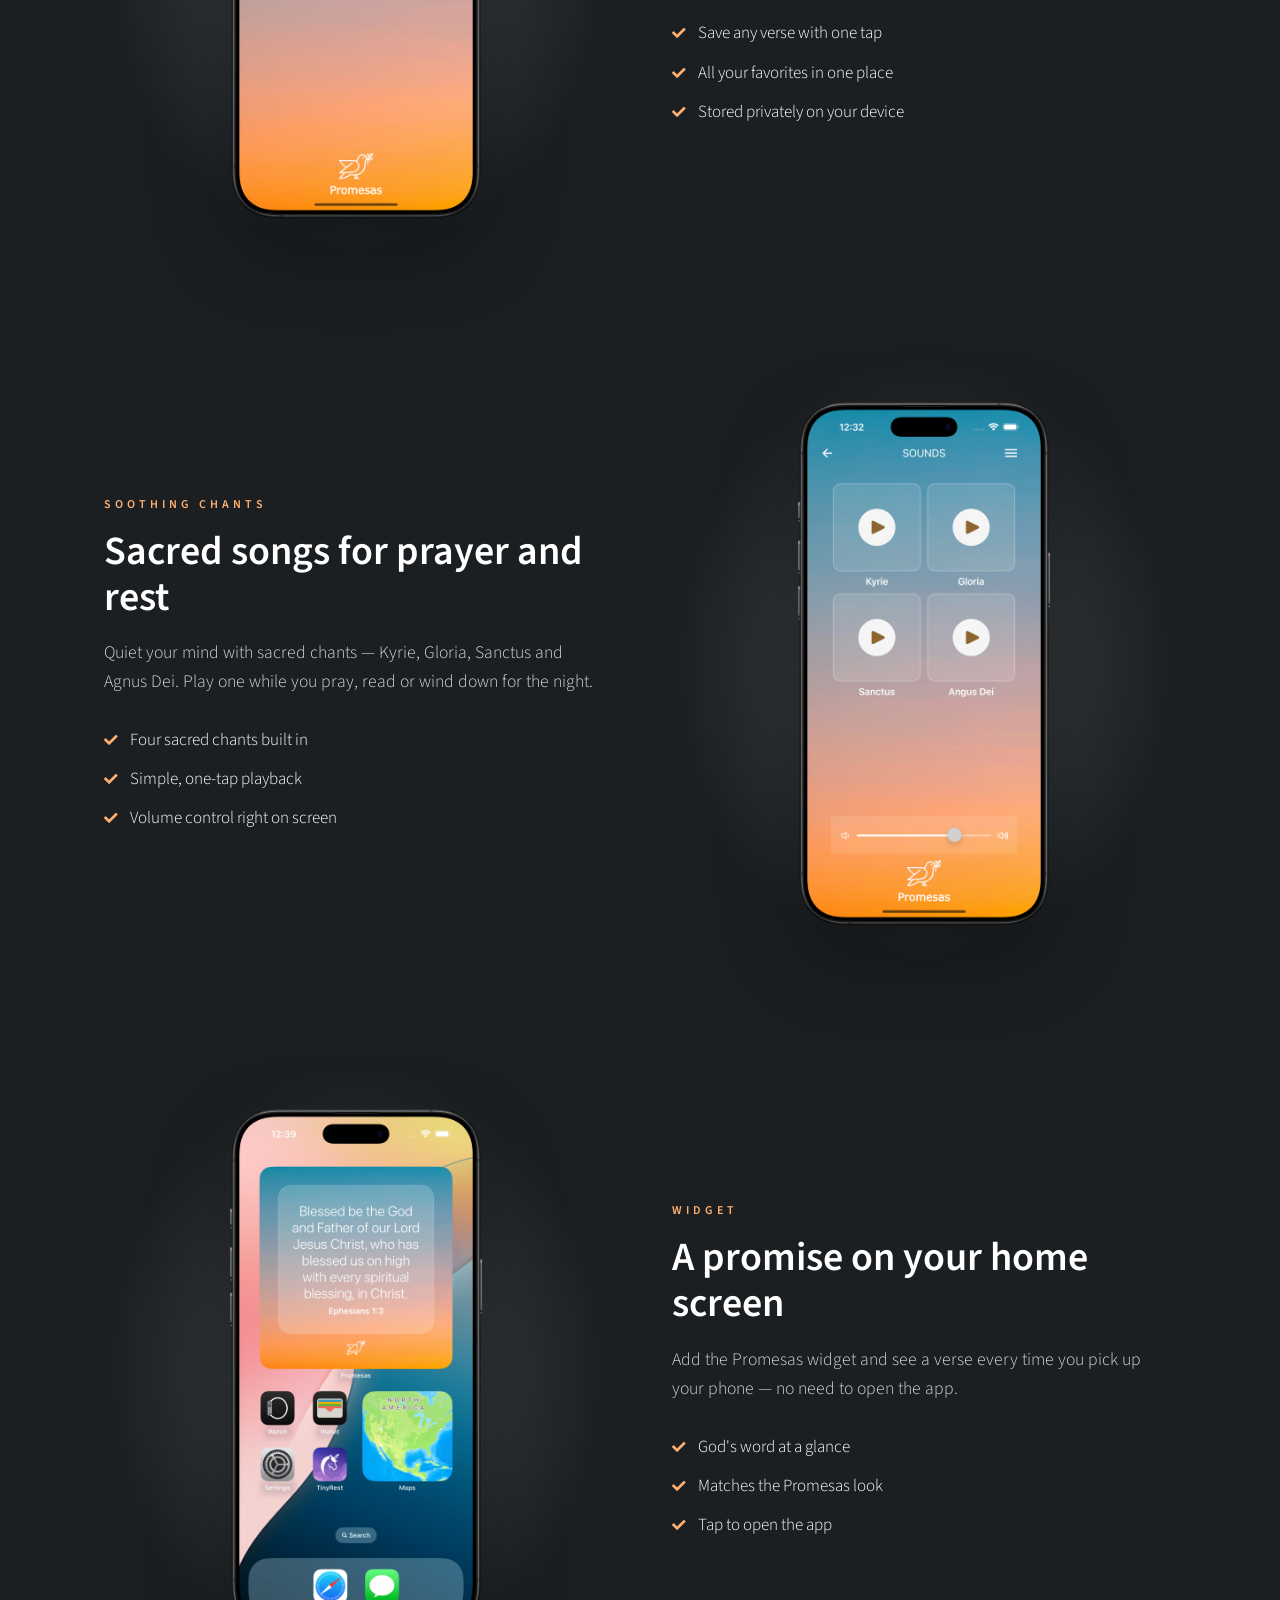
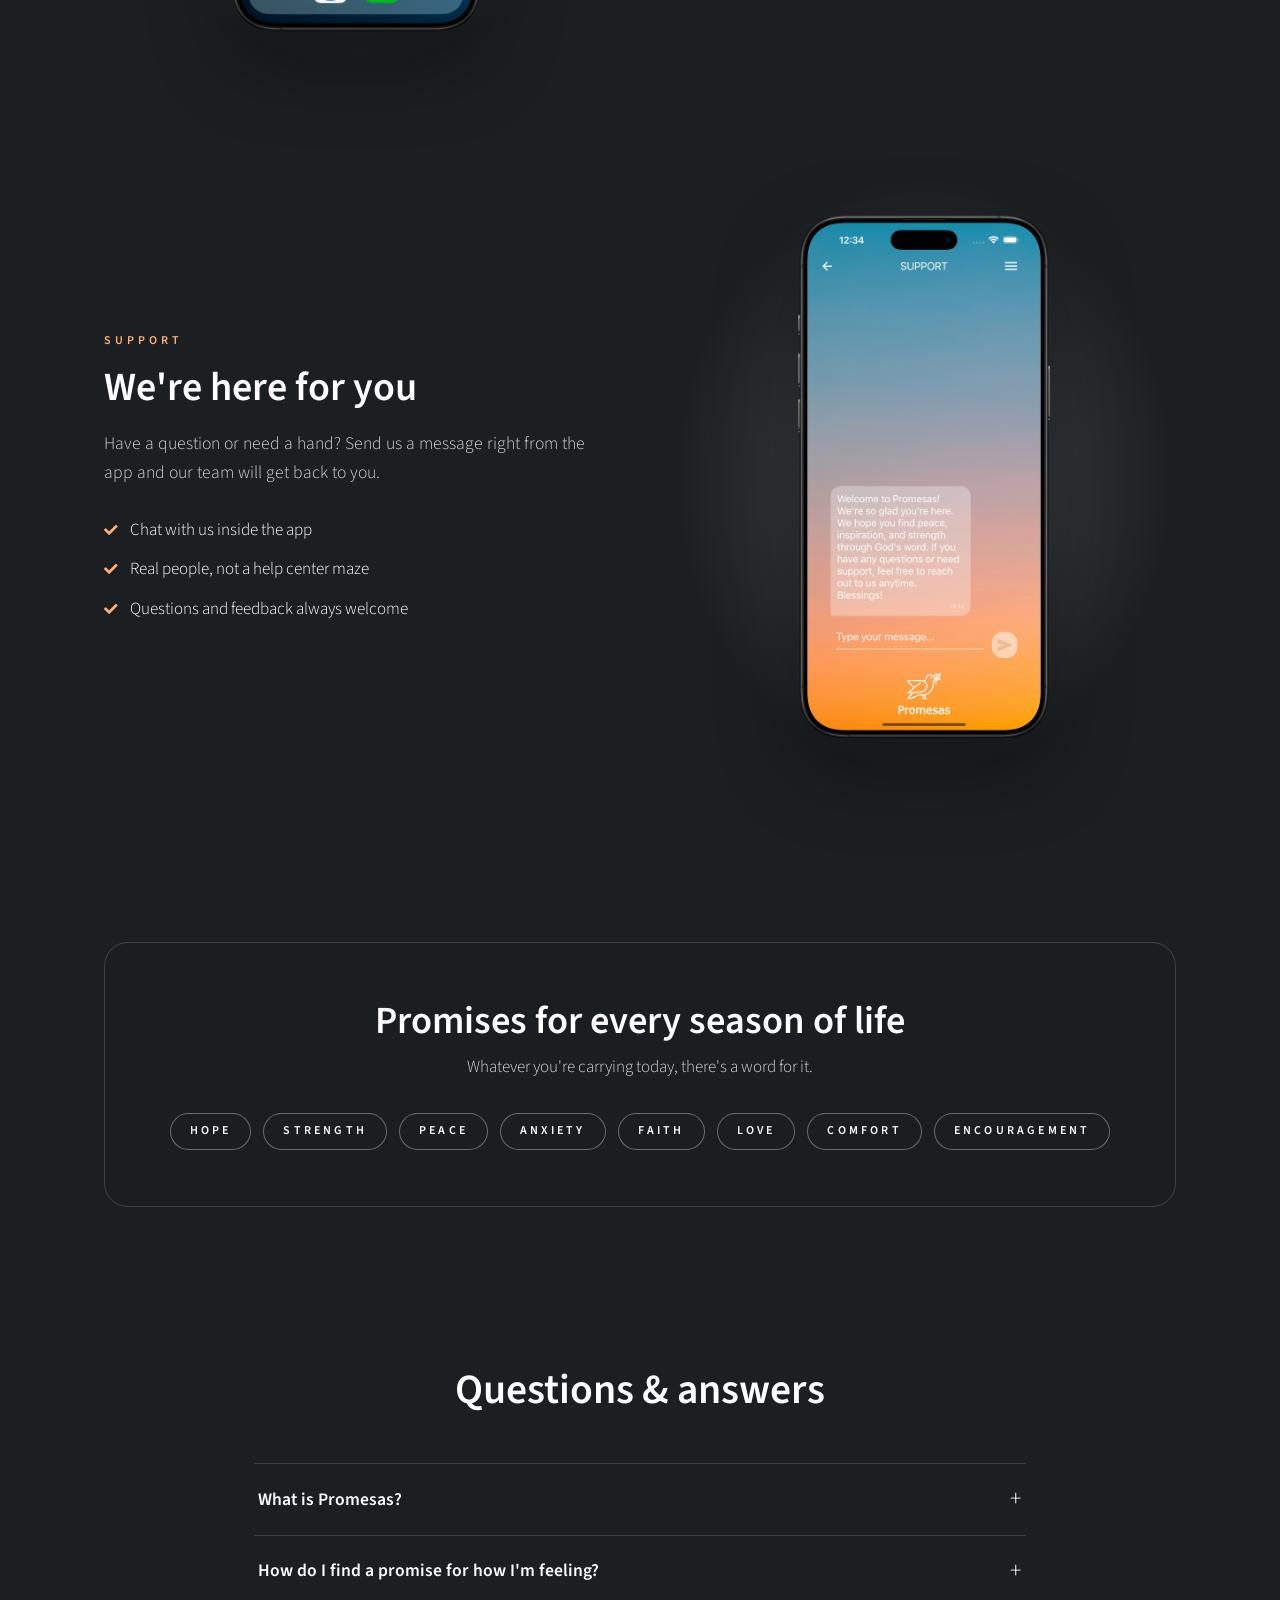
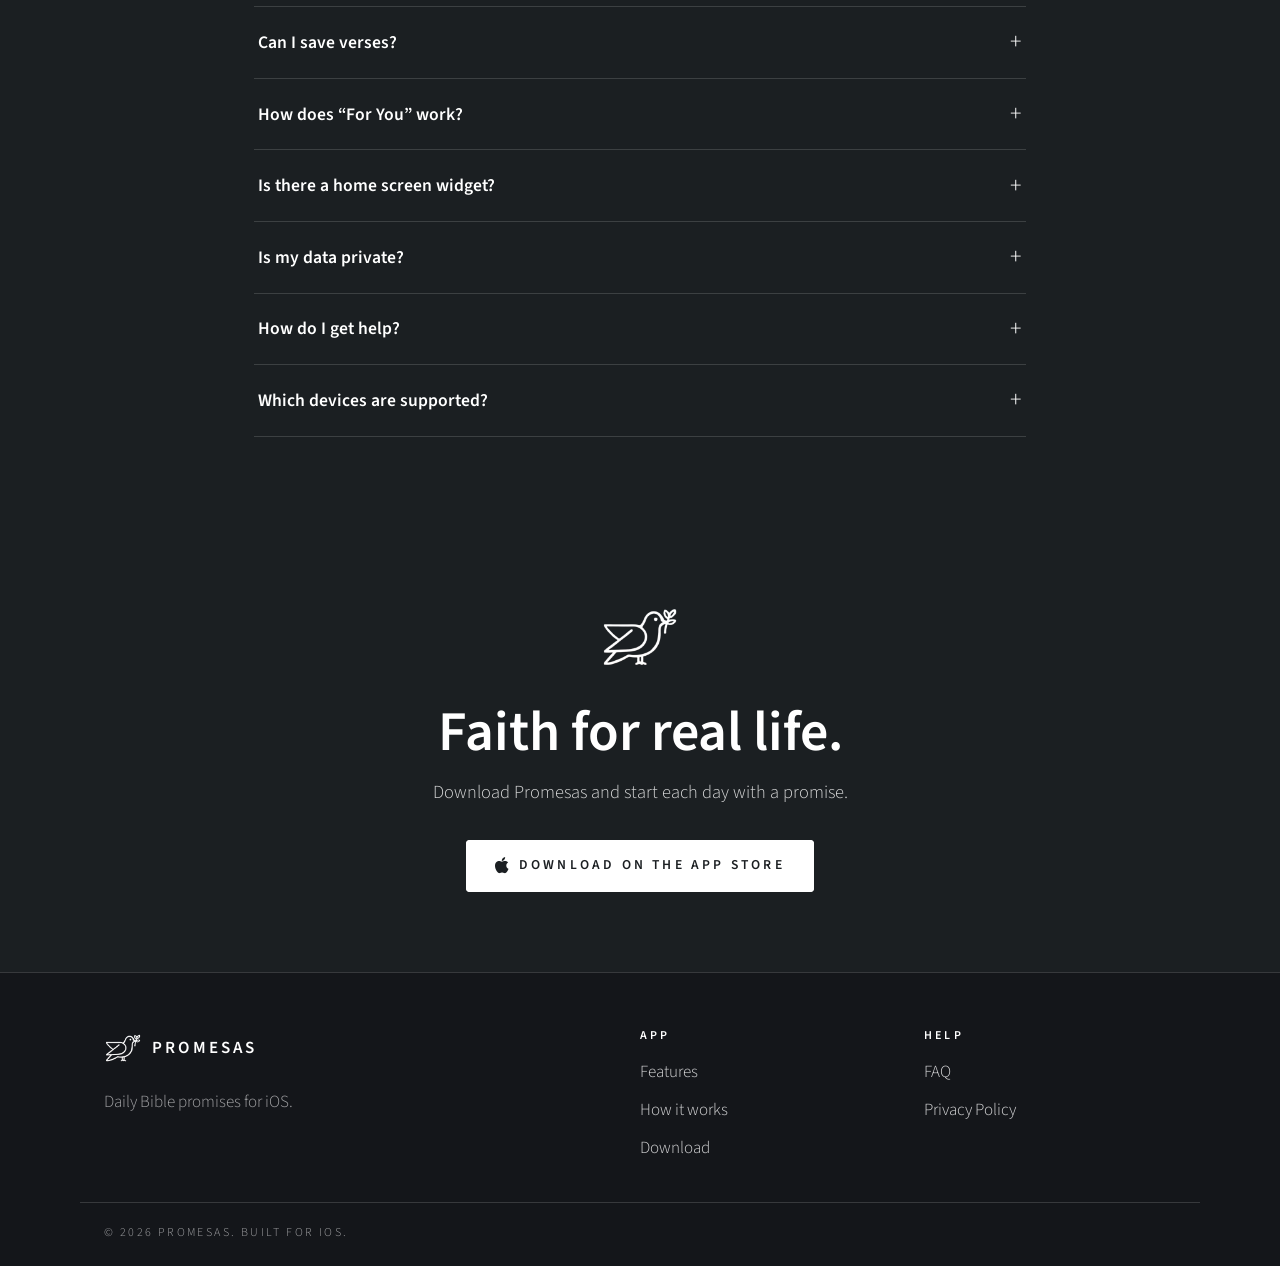
==== commit 58de0000: "Add new app screenshots and feature sections Swap the hero phones for the new home and For You scree" ====
--- a/index.html
+++ b/index.html
@@ -43,7 +43,7 @@
 								for every day
 							</h1>
 							<p class="hero-subtitle">
-								Find the right verse for the moment you're in. Search by hope, strength or peace, let a promise be chosen for you, and keep your favorites close.
+								Open the app to a verse hand-picked by our team, get promises chosen for your interests, or search by hope, strength or peace — and keep your favorites close.
 							</p>
 							<ul class="actions">
 								<li><a href="#" class="button primary large"><i class="fab fa-apple"></i> Download on the App Store</a></li>
@@ -51,8 +51,8 @@
 							<p class="hero-note"><i class="fas fa-lock"></i> Your favorites stay on your device</p>
 						</div>
 						<div class="hero-media">
-							<img class="phone phone-back" src="images/iphone-image-2.png" alt="Promesas showing Ephesians 6:10" />
-							<img class="phone phone-front" src="images/iphone-image.png" alt="Promesas showing Isaiah 26:3 in the Anxiety category" />
+							<img class="phone phone-back" src="images/screens/home.png" alt="Promesas home screen with a verse curated by the Promesas team" />
+							<img class="phone phone-front" src="images/screens/for_you.png" alt="Promesas For You screen with a verse chosen for your interests" />
 						</div>
 					</div>
 				</section>
@@ -82,19 +82,19 @@
 						<h2 class="section-title">Time in the Word, made simple</h2>
 						<div class="grid">
 							<article class="card">
+								<span class="card-icon"><i class="fas fa-dove"></i></span>
+								<h3>Curated by our team</h3>
+								<p>Every time you open the app, the home screen greets you with a verse hand-picked by the Promesas staff.</p>
+							</article>
+							<article class="card">
+								<span class="card-icon"><i class="fas fa-star"></i></span>
+								<h3>Made for you</h3>
+								<p>Tell us what you care about and “For You” brings verses chosen around your interests.</p>
+							</article>
+							<article class="card">
 								<span class="card-icon"><i class="fas fa-search"></i></span>
 								<h3>Search by what you feel</h3>
-								<p>Browse promises by category — hope, strength, peace, anxiety and more — and land on the verse you need right now.</p>
-							</article>
-							<article class="card">
-								<span class="card-icon"><i class="fas fa-dove"></i></span>
-								<h3>Let Him choose</h3>
-								<p>Not sure where to start? Tap “His Will” and receive a specially selected promise for the moment.</p>
-							</article>
-							<article class="card">
-								<span class="card-icon"><i class="fas fa-heart"></i></span>
-								<h3>Save your favorites</h3>
-								<p>Mark verses with a heart and build a personal collection of encouragement to revisit anytime.</p>
+								<p>Browse promises by category — faith, encouragement, peace, anxiety and more.</p>
 							</article>
 							<article class="card">
 								<span class="card-icon"><i class="fas fa-user-shield"></i></span>
@@ -109,33 +109,98 @@
 				<section class="section" id="how">
 					<div class="container">
 						<div class="feature-row">
-							<div class="feature-media">
-								<img class="phone" src="images/iphone-image.png" alt="Choosing a category in Promesas" />
+							<div class="feature-media pair">
+								<img class="phone" src="images/screens/categories.png" alt="Your Choice screen showing the Encouragement category" />
+								<img class="phone" src="images/screens/categories-2.png" alt="Your Choice screen showing the Faith category" />
 							</div>
 							<div class="feature-copy">
 								<span class="eyebrow">Your Choice</span>
 								<h2>A promise for exactly where you are</h2>
-								<p>Pick a category and Promesas brings you verses that speak to it. Feeling anxious? Start with Isaiah 26:3 and keep going from there.</p>
-								<ul class="checks">
+								<p>Pick a category and Promesas brings you verses that speak to it. Need encouragement? Want to grow in faith? Switch topics in a tap and keep reading.</p>
+								<ul class="checks">
+									<li><i class="fas fa-check"></i> Browse verses by category</li>
 									<li><i class="fas fa-check"></i> Clean, distraction-free reading</li>
-									<li><i class="fas fa-check"></i> Swipe between categories in a tap</li>
-									<li><i class="fas fa-check"></i> Reference shown with every verse</li>
+									<li><i class="fas fa-check"></i> Share or save any verse</li>
 								</ul>
 							</div>
 						</div>
 
 						<div class="feature-row reverse">
 							<div class="feature-media">
-								<img class="phone" src="images/iphone-image-2.png" alt="A selected promise in Promesas" />
-							</div>
-							<div class="feature-copy">
-								<span class="eyebrow">His Will</span>
-								<h2>Let Him guide you when you need it most</h2>
-								<p>When you don't know what to search for, let Promesas select a promise for you. A simple way to start your day, or to pause in the middle of it.</p>
-								<ul class="checks">
-									<li><i class="fas fa-check"></i> A fresh promise whenever you ask</li>
-									<li><i class="fas fa-check"></i> Save it to favorites with one tap</li>
-									<li><i class="fas fa-check"></i> Come back to it anytime</li>
+								<img class="phone" src="images/screens/for_you.png" alt="For You screen showing a verse chosen for your interests" />
+							</div>
+							<div class="feature-copy">
+								<span class="eyebrow">For You</span>
+								<h2>Verses chosen around your interests</h2>
+								<p>Select the interests that matter to you and “For You” picks verses based on them — a feed of promises customized for you, not for everyone.</p>
+								<ul class="checks">
+									<li><i class="fas fa-check"></i> Based on the interests you select</li>
+									<li><i class="fas fa-check"></i> Customized for each person</li>
+									<li><i class="fas fa-check"></i> A fresh verse whenever you need one</li>
+								</ul>
+							</div>
+						</div>
+
+						<div class="feature-row">
+							<div class="feature-media">
+								<img class="phone" src="images/screens/liked.png" alt="Liked Verses screen listing saved verses" />
+							</div>
+							<div class="feature-copy">
+								<span class="eyebrow">Liked Verses</span>
+								<h2>Your personal collection of encouragement</h2>
+								<p>Tap the heart on any verse to save it. All your liked verses live in one list, ready to revisit whenever you need them.</p>
+								<ul class="checks">
+									<li><i class="fas fa-check"></i> Save any verse with one tap</li>
+									<li><i class="fas fa-check"></i> All your favorites in one place</li>
+									<li><i class="fas fa-check"></i> Stored privately on your device</li>
+								</ul>
+							</div>
+						</div>
+
+						<div class="feature-row reverse">
+							<div class="feature-media">
+								<img class="phone" src="images/screens/songs.png" alt="Sounds screen with Kyrie, Gloria, Sanctus and Agnus Dei" />
+							</div>
+							<div class="feature-copy">
+								<span class="eyebrow">Soothing Chants</span>
+								<h2>Sacred songs for prayer and rest</h2>
+								<p>Quiet your mind with sacred chants — Kyrie, Gloria, Sanctus and Agnus Dei. Play one while you pray, read or wind down for the night.</p>
+								<ul class="checks">
+									<li><i class="fas fa-check"></i> Four sacred chants built in</li>
+									<li><i class="fas fa-check"></i> Simple, one-tap playback</li>
+									<li><i class="fas fa-check"></i> Volume control right on screen</li>
+								</ul>
+							</div>
+						</div>
+
+						<div class="feature-row">
+							<div class="feature-media">
+								<img class="phone" src="images/screens/widget.png" alt="Promesas widget on the iPhone home screen showing Ephesians 1:3" />
+							</div>
+							<div class="feature-copy">
+								<span class="eyebrow">Widget</span>
+								<h2>A promise on your home screen</h2>
+								<p>Add the Promesas widget and see a verse every time you pick up your phone — no need to open the app.</p>
+								<ul class="checks">
+									<li><i class="fas fa-check"></i> God's word at a glance</li>
+									<li><i class="fas fa-check"></i> Matches the Promesas look</li>
+									<li><i class="fas fa-check"></i> Tap to open the app</li>
+								</ul>
+							</div>
+						</div>
+
+						<div class="feature-row reverse">
+							<div class="feature-media">
+								<img class="phone" src="images/screens/support.png" alt="Support chat screen with a welcome message from the Promesas team" />
+							</div>
+							<div class="feature-copy">
+								<span class="eyebrow">Support</span>
+								<h2>We're here for you</h2>
+								<p>Have a question or need a hand? Send us a message right from the app and our team will get back to you.</p>
+								<ul class="checks">
+									<li><i class="fas fa-check"></i> Chat with us inside the app</li>
+									<li><i class="fas fa-check"></i> Real people, not a help center maze</li>
+									<li><i class="fas fa-check"></i> Questions and feedback always welcome</li>
 								</ul>
 							</div>
 						</div>
@@ -156,7 +221,7 @@
 								<li>Faith</li>
 								<li>Love</li>
 								<li>Comfort</li>
-								<li>Guidance</li>
+								<li>Encouragement</li>
 							</ul>
 						</div>
 					</div>
@@ -169,7 +234,7 @@
 						<div class="faq">
 							<details>
 								<summary>What is Promesas?</summary>
-								<p>Promesas is an iOS app that helps you find Bible promises for the moment you're in. Browse by category, let a promise be selected for you, and save the verses that speak to you.</p>
+								<p>Promesas is an iOS app that helps you find Bible promises for the moment you're in. Start with a verse curated by our team, get verses chosen for your interests, browse by category, listen to sacred chants and save the verses that speak to you.</p>
 							</details>
 							<details>
 								<summary>How do I find a promise for how I'm feeling?</summary>
@@ -177,11 +242,23 @@
 							</details>
 							<details>
 								<summary>Can I save verses?</summary>
-								<p>Yes. Tap the heart on any verse to add it to your favorites and revisit it anytime.</p>
+								<p>Yes. Tap the heart on any verse and it's added to your Liked Verses, ready to revisit anytime.</p>
+							</details>
+							<details>
+								<summary>How does “For You” work?</summary>
+								<p>Select the interests that matter to you and “For You” chooses verses based on them, so what you see is customized for you.</p>
+							</details>
+							<details>
+								<summary>Is there a home screen widget?</summary>
+								<p>Yes. Add the Promesas widget to your iPhone home screen to see a verse at a glance.</p>
 							</details>
 							<details>
 								<summary>Is my data private?</summary>
 								<p>Your favorites and preferences are stored locally on your device and aren't sent to our servers. Read the full <a href="privacy.html">Privacy Policy</a>.</p>
+							</details>
+							<details>
+								<summary>How do I get help?</summary>
+								<p>Open Support in the app and send us a message. Our team will reply right there.</p>
 							</details>
 							<details>
 								<summary>Which devices are supported?</summary>
--- a/assets/css/landing.css
+++ b/assets/css/landing.css
@@ -329,6 +329,10 @@
 
 	.feature-media .phone { width: 260px; }
 
+	.feature-media.pair { gap: 1rem; align-items: flex-start; }
+
+	.feature-media.pair .phone { width: 220px; height: auto; }
+
 	.feature-copy h2 { font-size: clamp(1.8rem, 3.2vw, 2.5rem); margin-bottom: 1.1rem; }
 
 	.feature-copy p { color: var(--text-soft); font-size: 1.1rem; margin-bottom: 1.5rem; }
@@ -525,6 +529,10 @@
 
 		.feature-media .phone { width: 220px; }
 
+		.feature-media.pair { padding: 1.5rem 0; gap: 0.75rem; }
+
+		.feature-media.pair .phone { width: calc(50% - 0.375rem); max-width: 170px; }
+
 		.button.large { font-size: 0.72rem; letter-spacing: 0.12rem; padding: 0 1.2rem; }
 
 		.footer-inner { grid-template-columns: 1fr 1fr; }
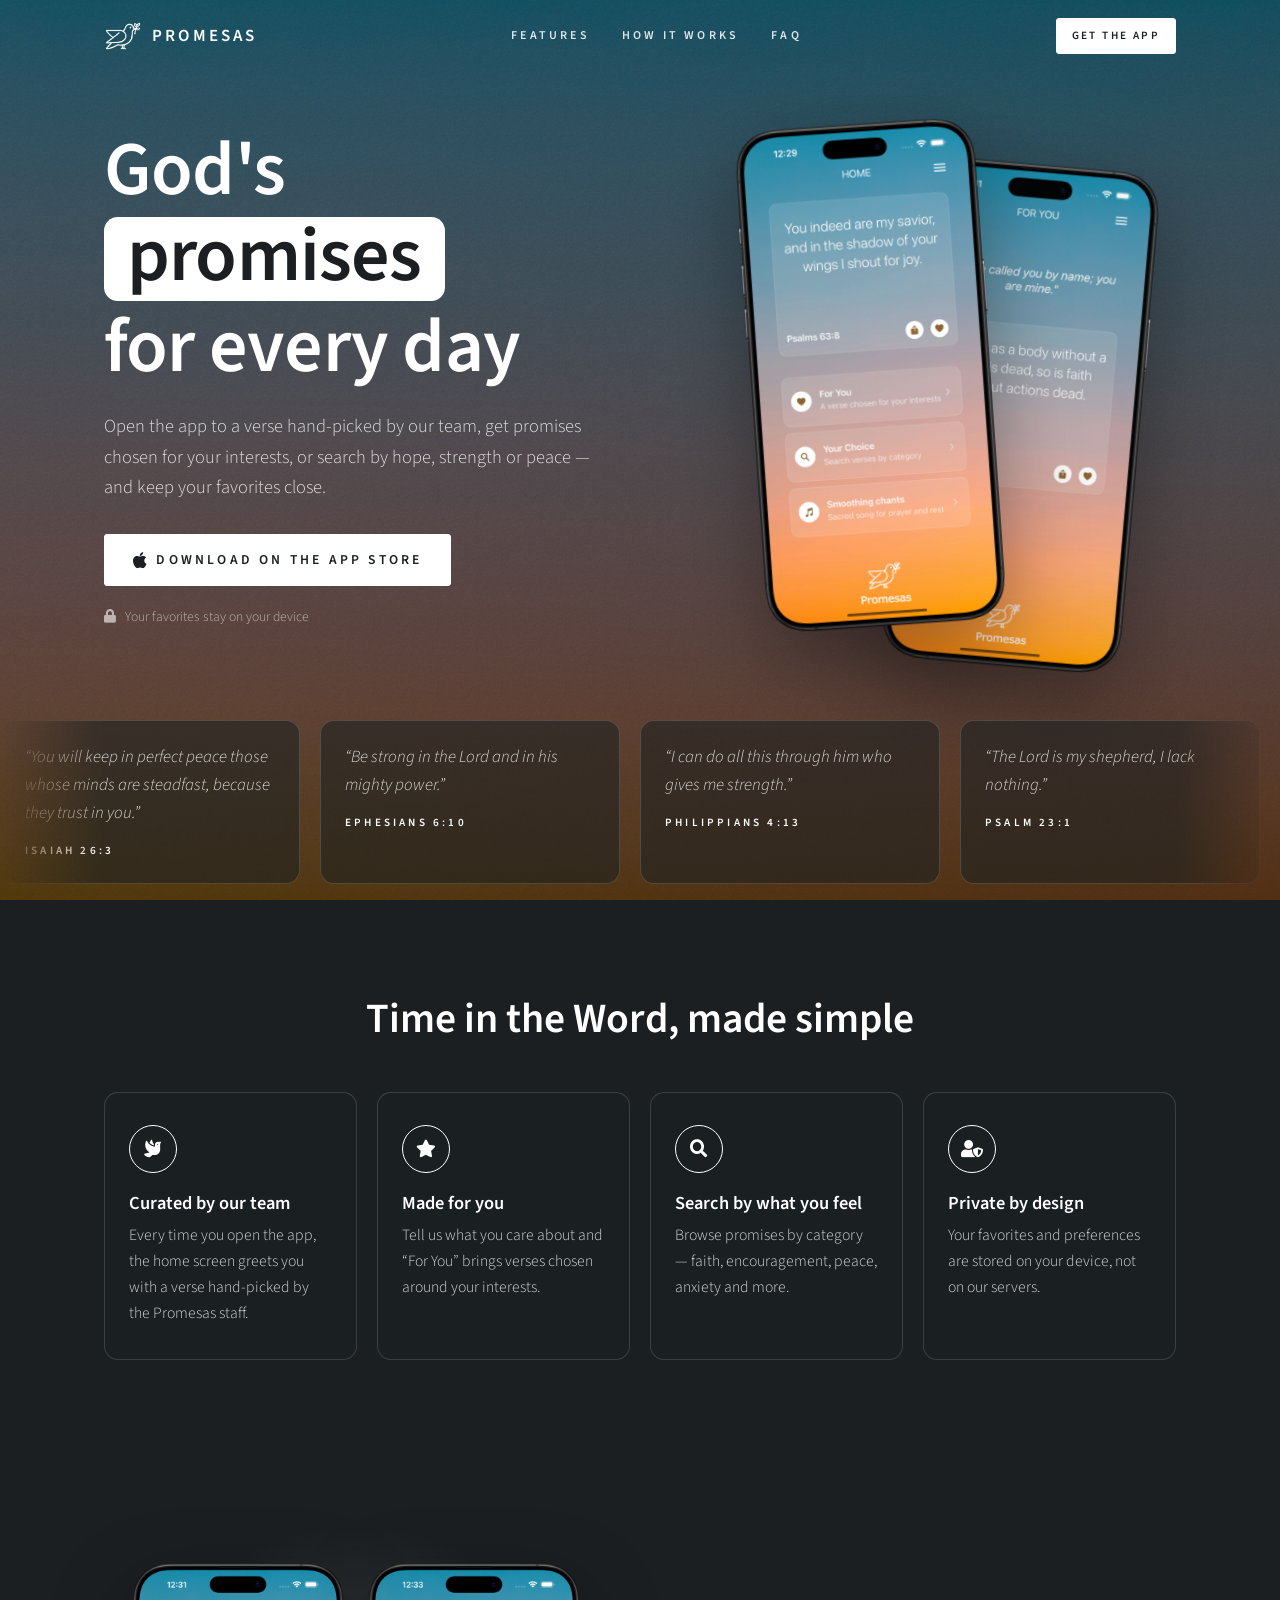
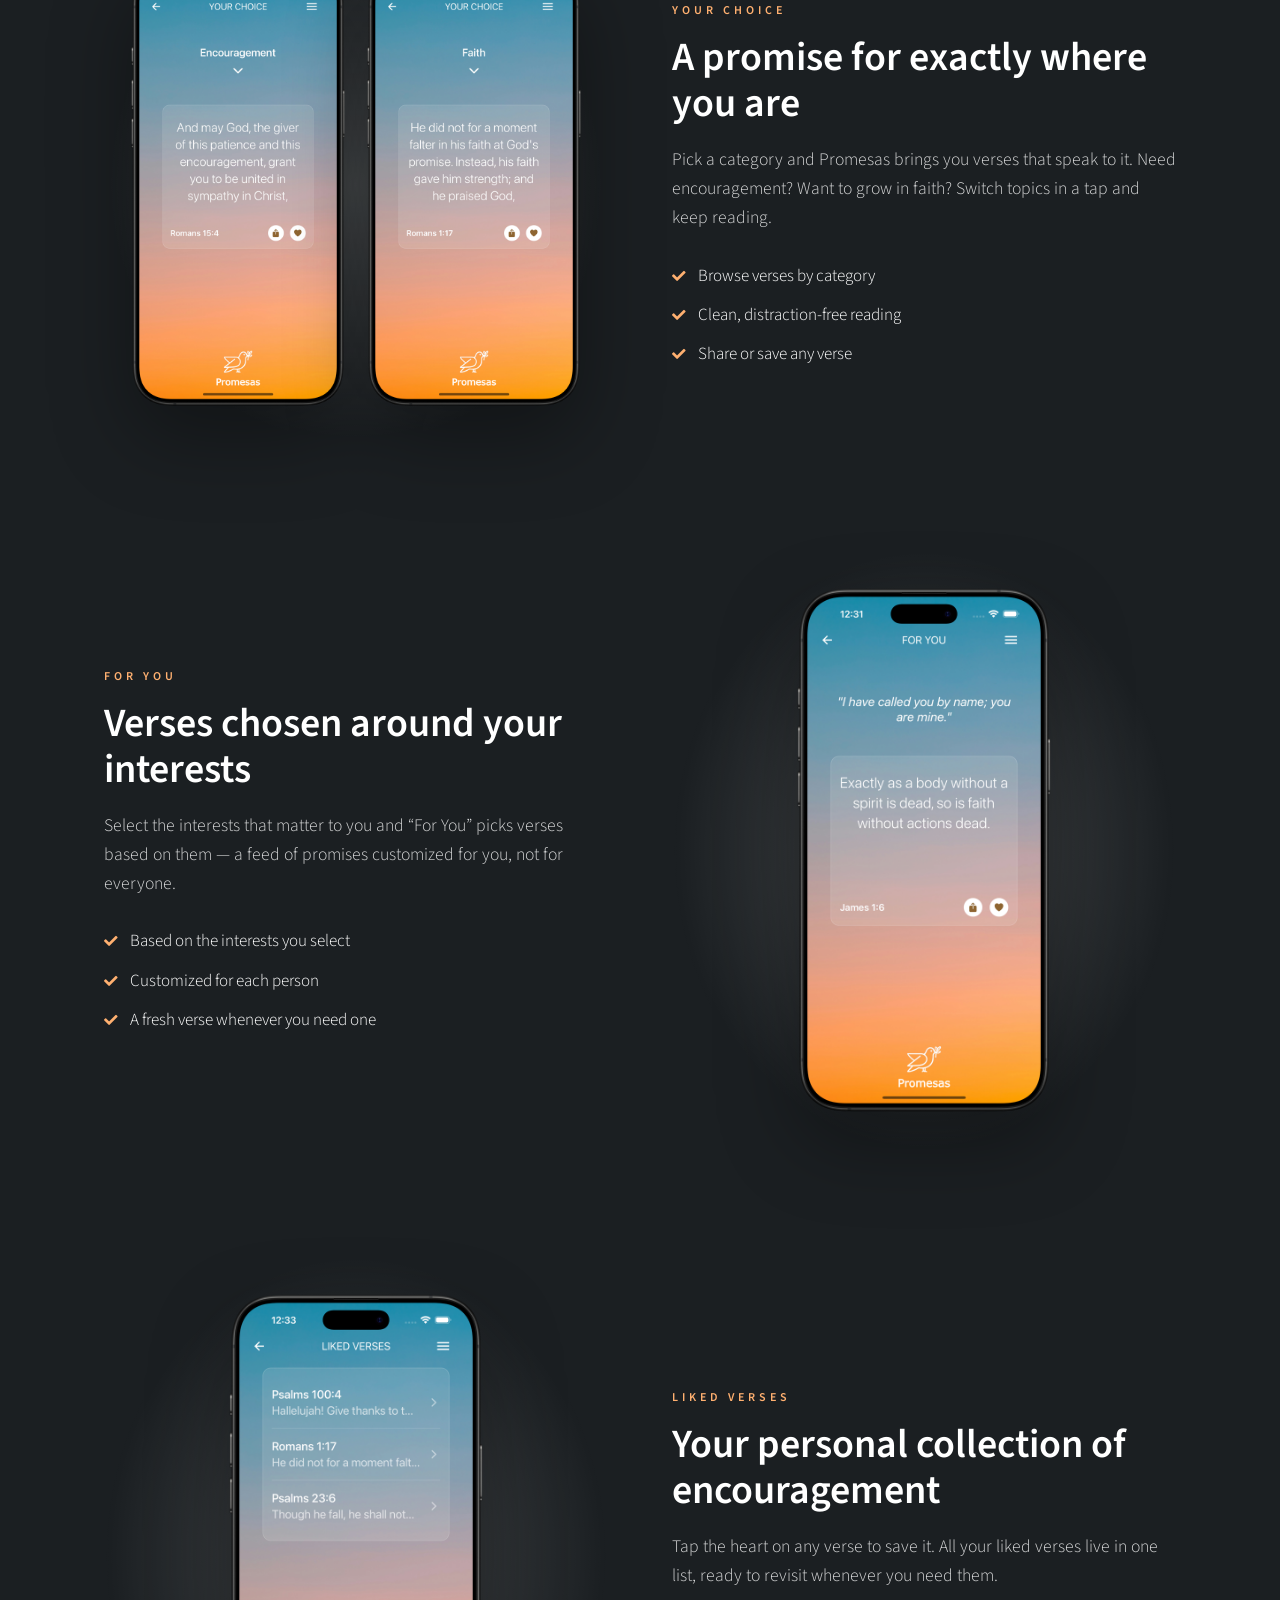
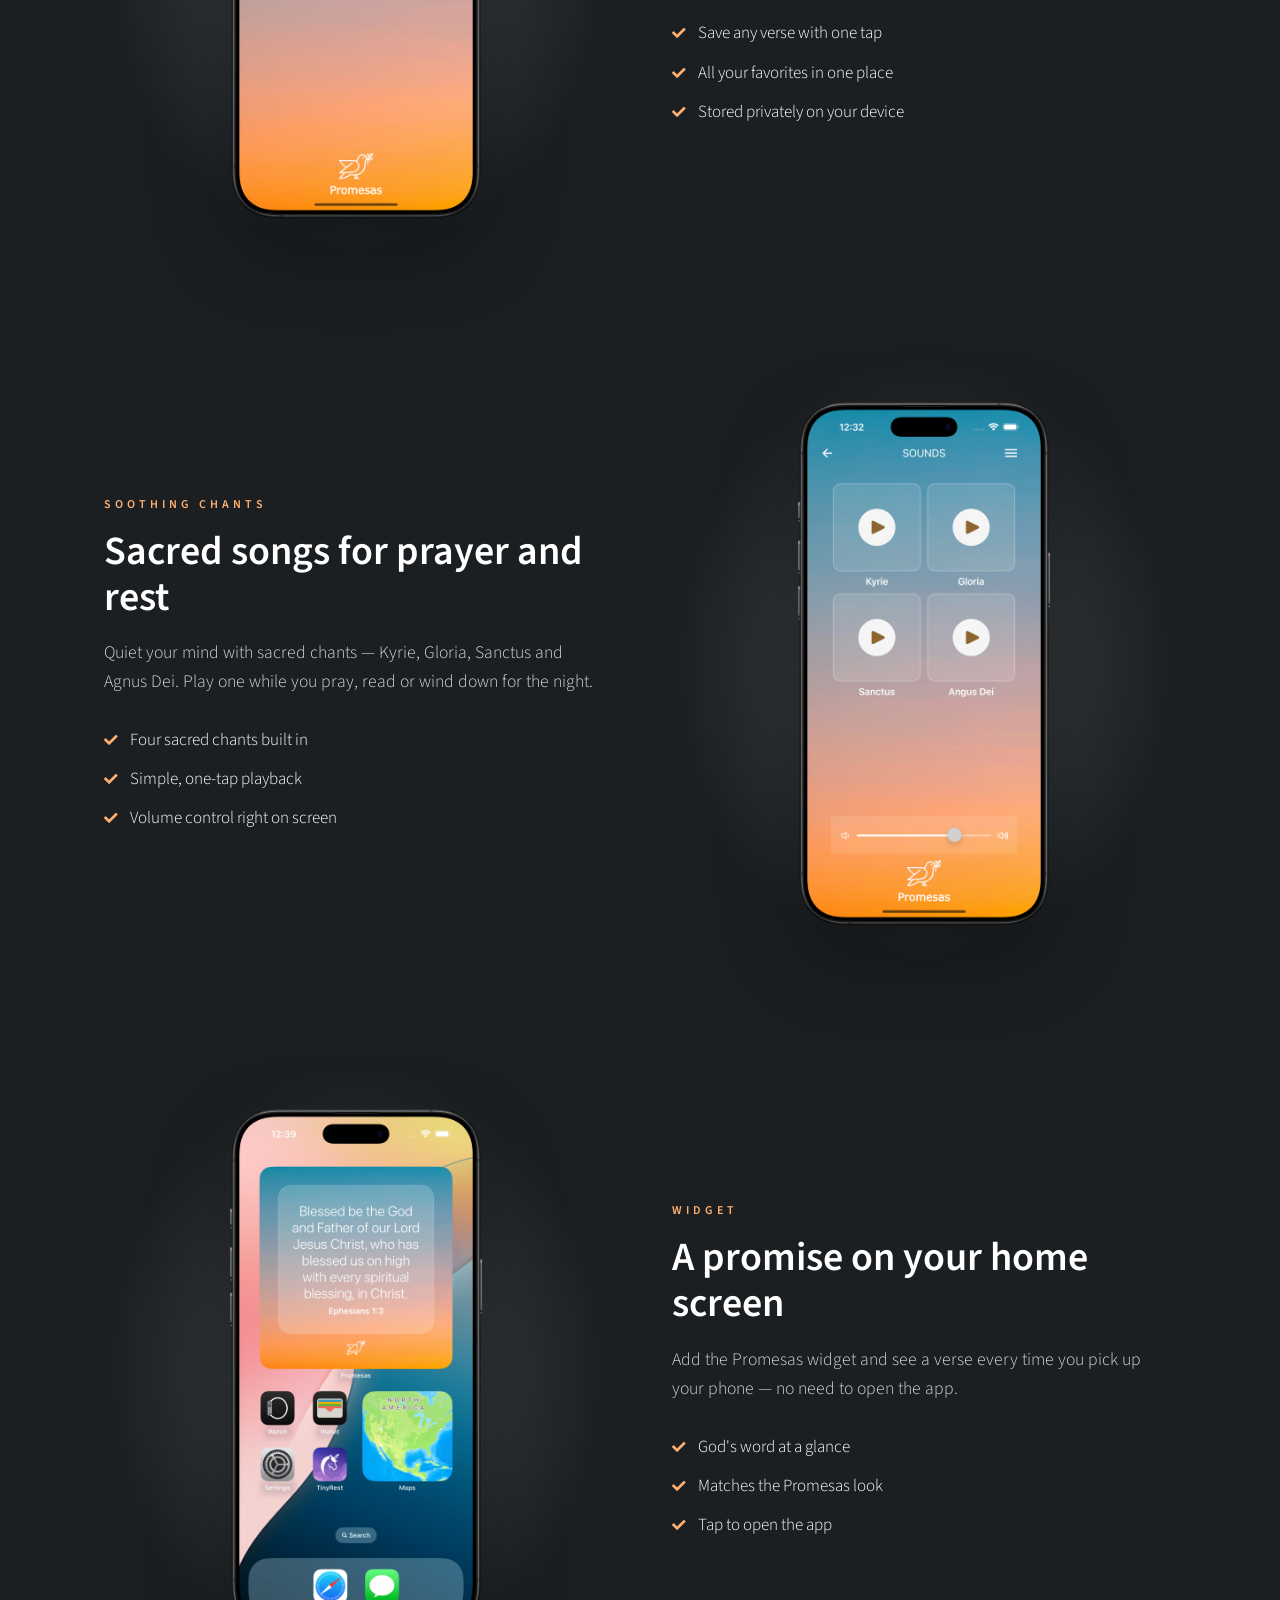
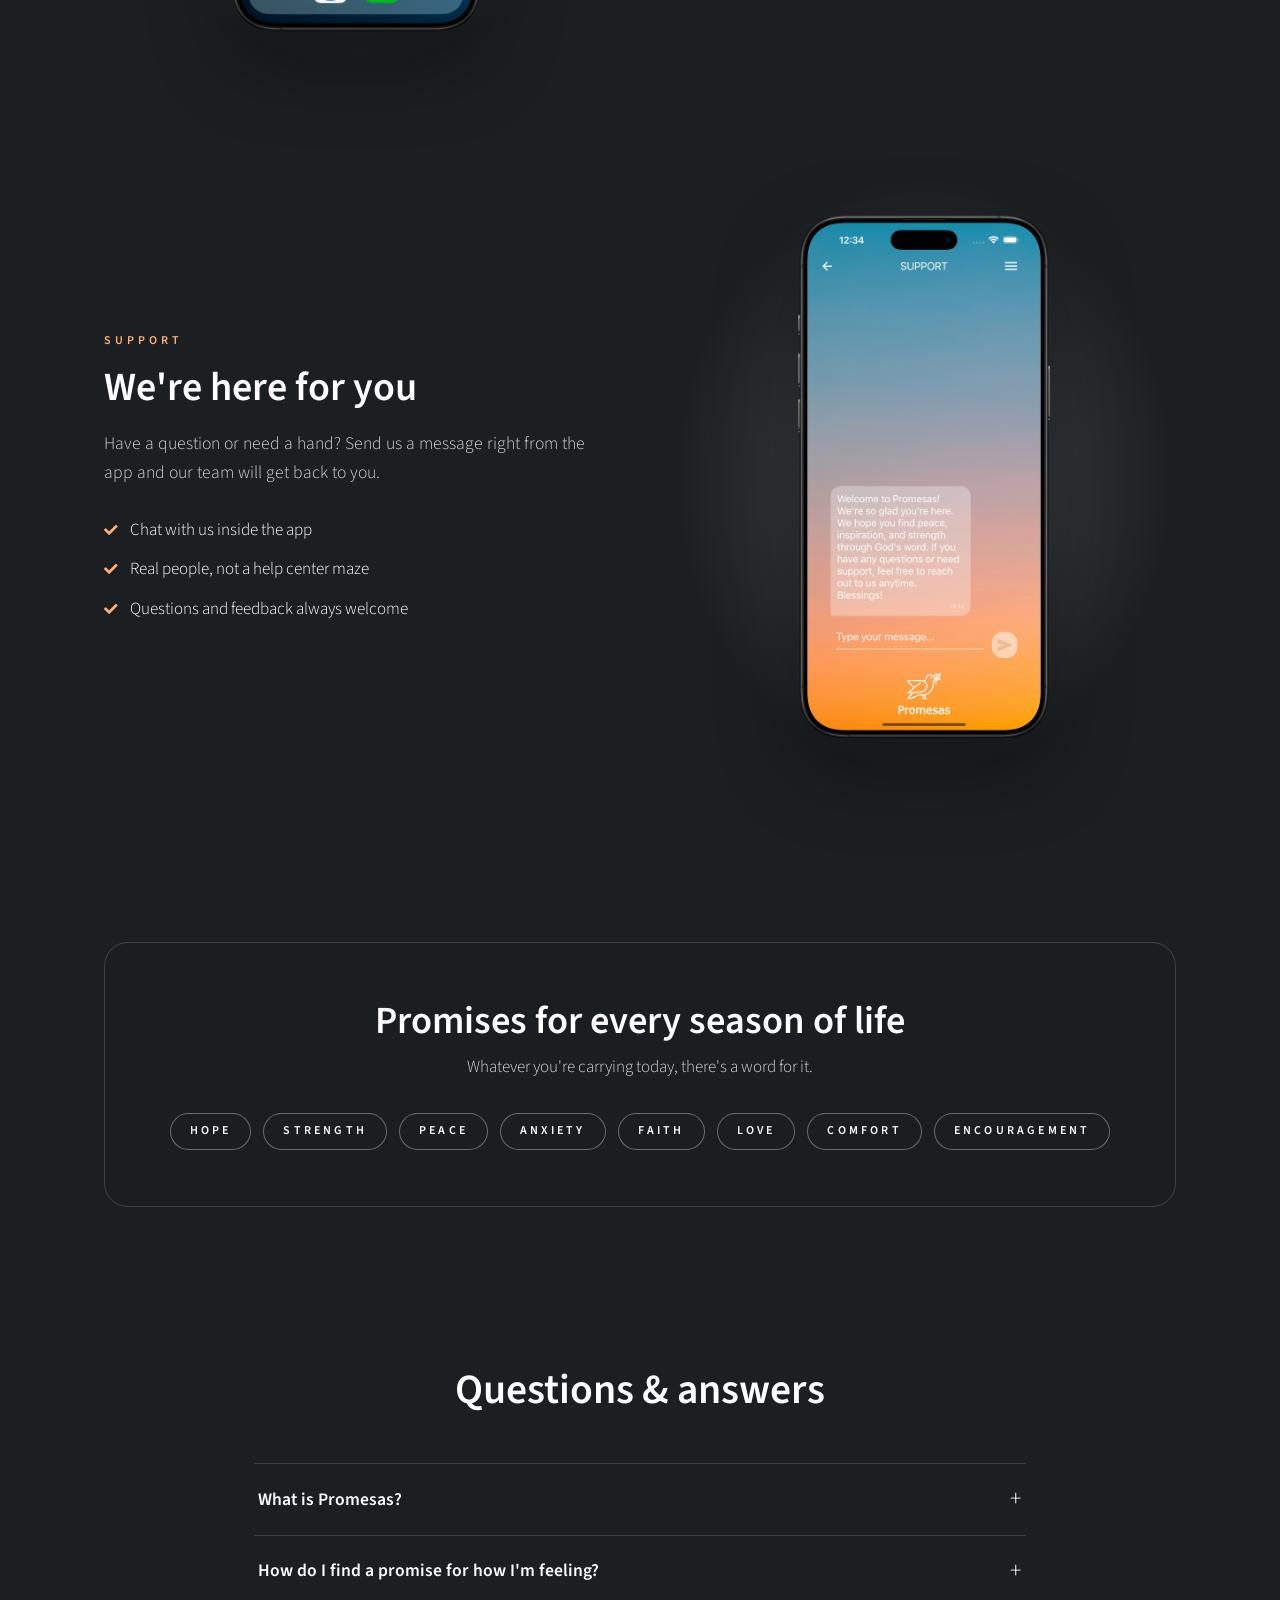
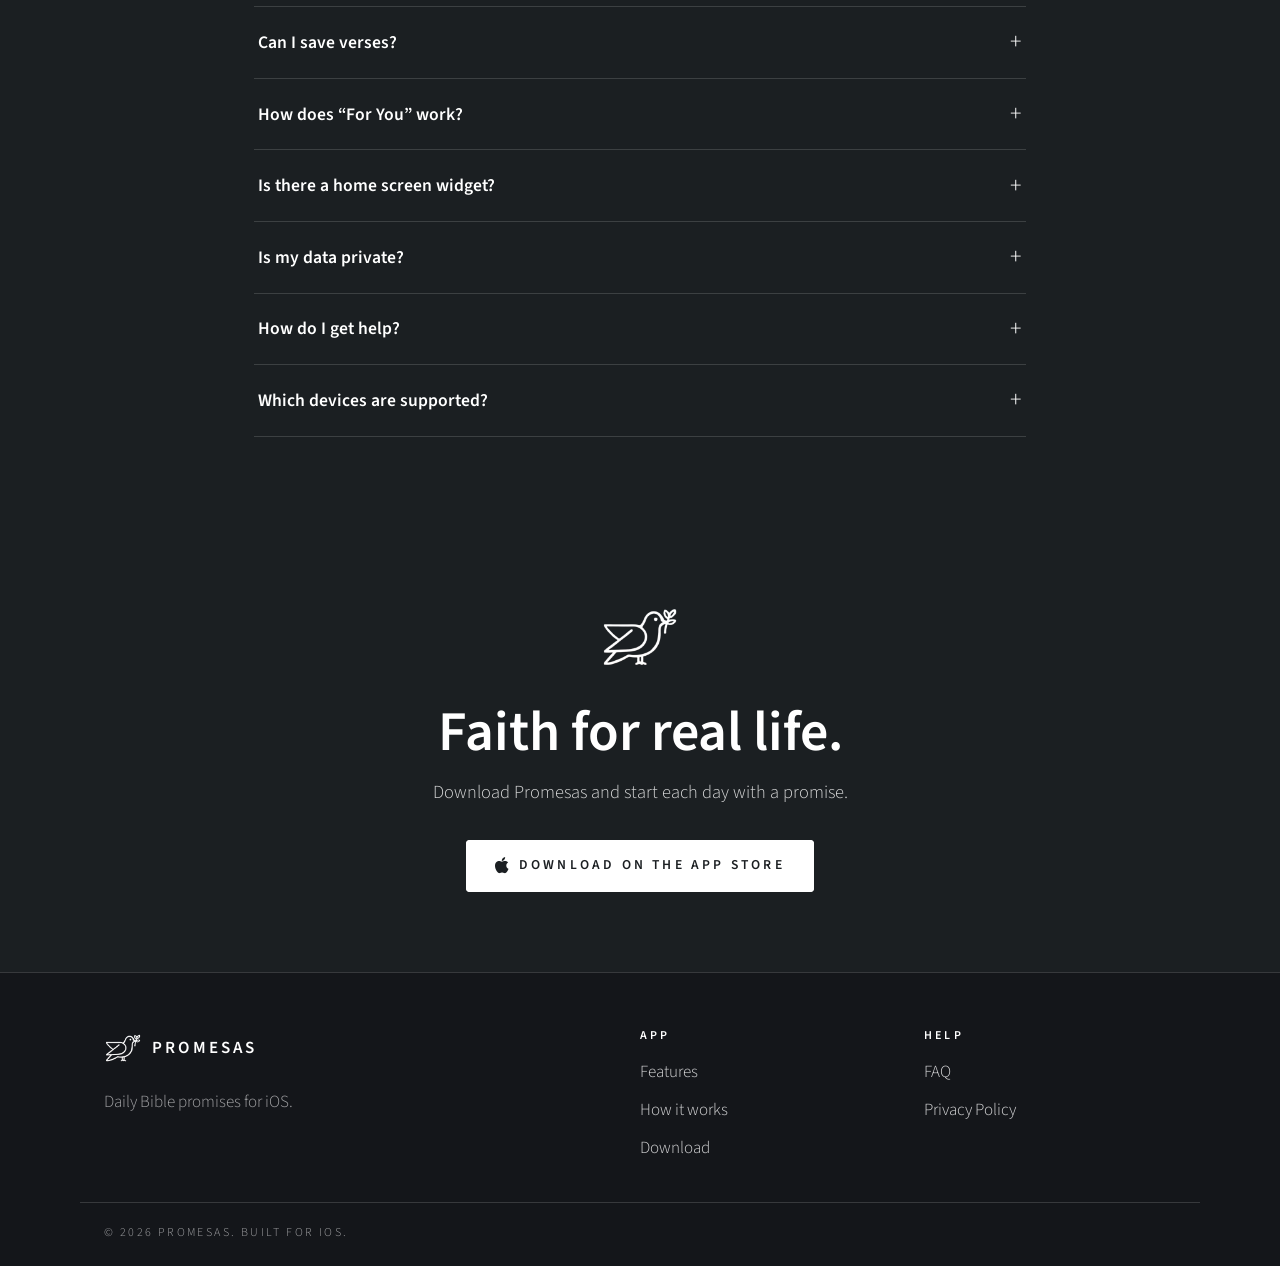
==== commit 08cc949a: "Show home screen in front of For You in the hero Co-Authored-By: Claude Opus 5.5 <noreply@anthropic." ====
--- a/index.html
+++ b/index.html
@@ -51,8 +51,8 @@
 							<p class="hero-note"><i class="fas fa-lock"></i> Your favorites stay on your device</p>
 						</div>
 						<div class="hero-media">
-							<img class="phone phone-back" src="images/screens/home.png" alt="Promesas home screen with a verse curated by the Promesas team" />
-							<img class="phone phone-front" src="images/screens/for_you.png" alt="Promesas For You screen with a verse chosen for your interests" />
+							<img class="phone phone-back" src="images/screens/for_you.png" alt="Promesas For You screen with a verse chosen for your interests" />
+							<img class="phone phone-front" src="images/screens/home.png" alt="Promesas home screen with a verse curated by the Promesas team" />
 						</div>
 					</div>
 				</section>
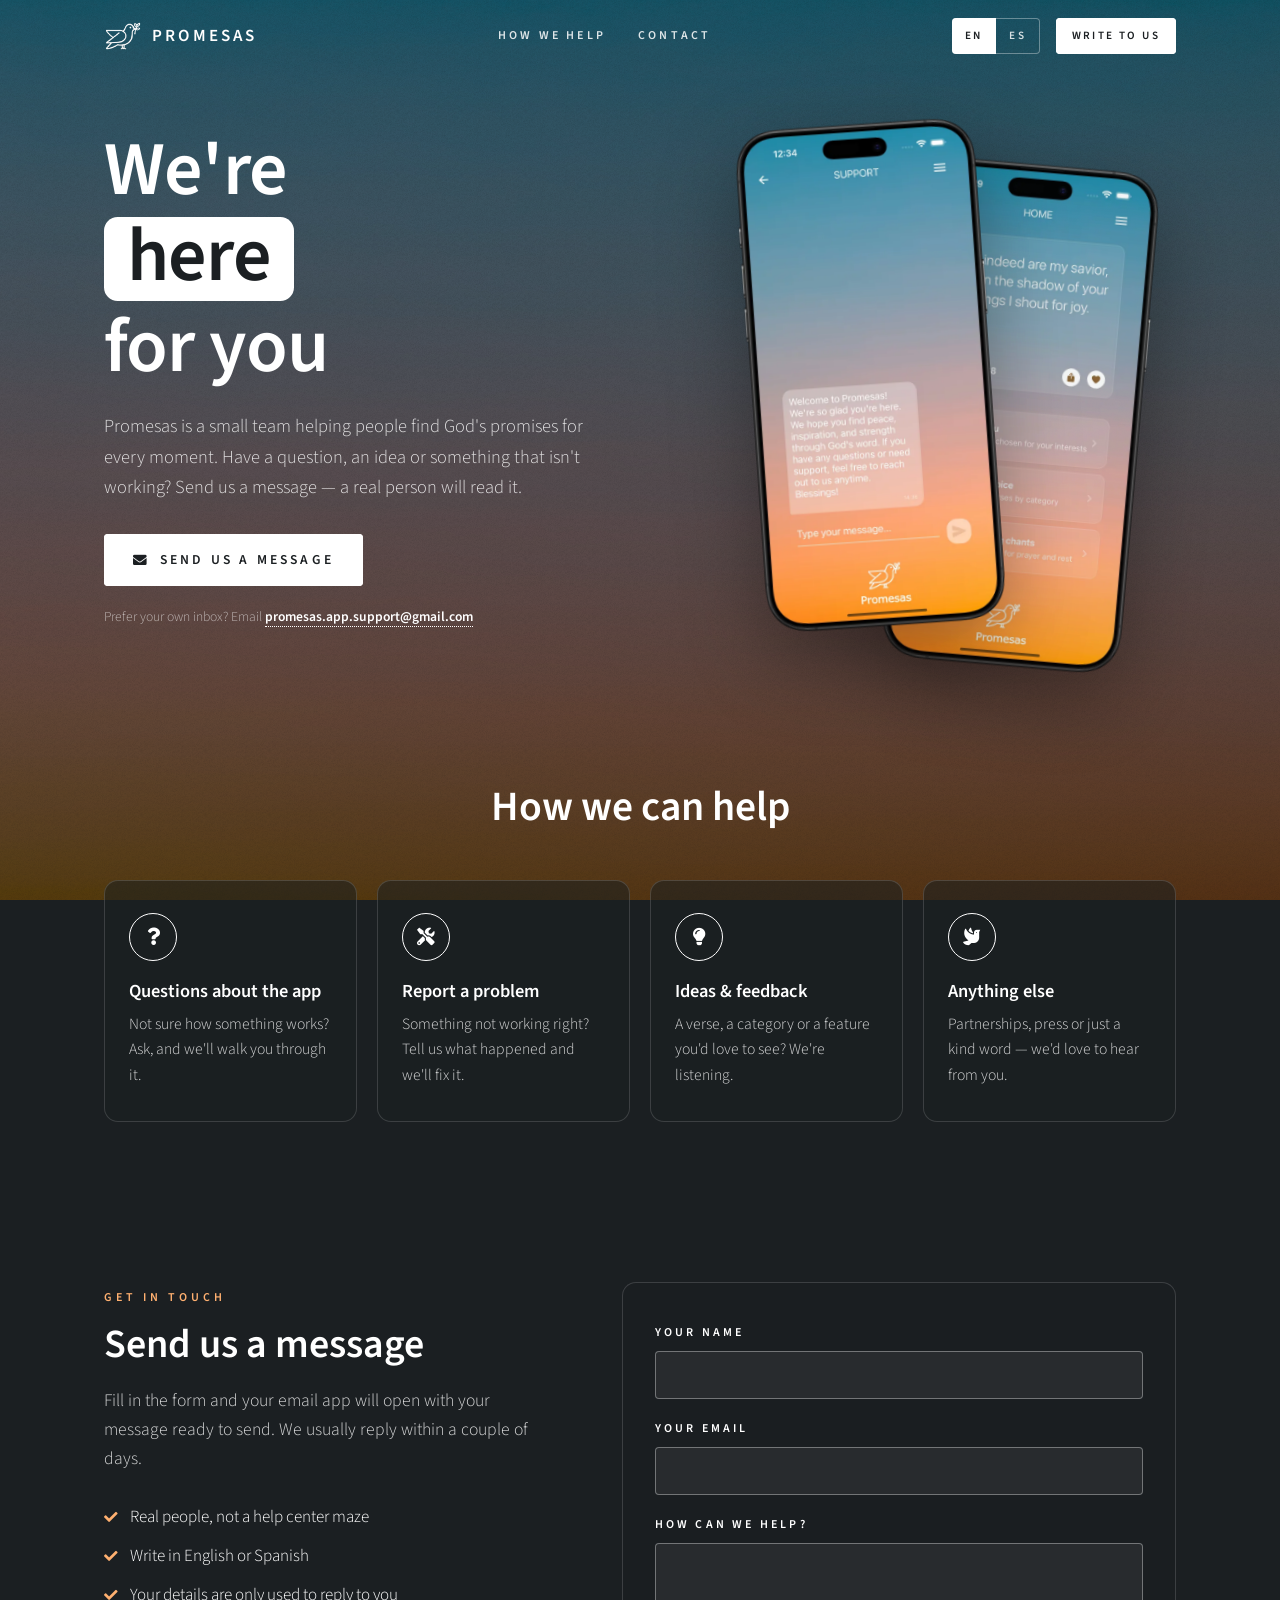
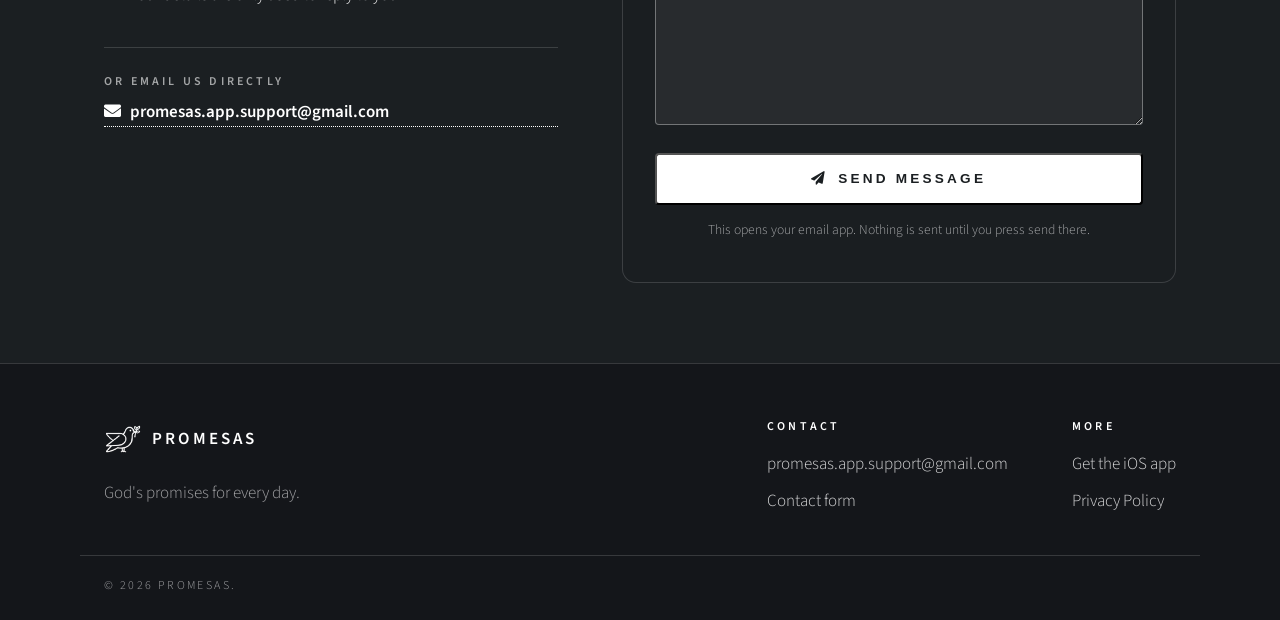
==== commit be12cd31: "Turn the landing page into a bilingual contact site Replace the app marketing page with a hero, a "H" ====
--- a/index.html
+++ b/index.html
@@ -1,17 +1,47 @@
 <!DOCTYPE HTML>
 <html lang="en">
 	<head>
-		<title>Promesas — Daily Bible Promises for iOS</title>
+		<title>Contact Promesas — We're here to help</title>
 		<meta charset="utf-8" />
 		<meta name="viewport" content="width=device-width, initial-scale=1" />
-		<meta name="description" content="Promesas helps you find God's promises for every moment. Search by category, get a promise picked for you, and save your favorites." />
-		<link rel="icon" href="images/splash-icon.png" />
+		<meta name="description" content="Questions, feedback or a problem with the Promesas app? Send our team a message and we'll get back to you." />
+		<link rel="canonical" href="https://web.promesas-app.com/" />
+		<meta name="apple-itunes-app" content="app-id=6755903369" />
+		<meta property="og:type" content="website" />
+		<meta property="og:site_name" content="Promesas" />
+		<meta property="og:title" content="Contact Promesas — We're here to help" />
+		<meta property="og:description" content="Questions, feedback or a problem with the Promesas app? Send our team a message and we'll get back to you." />
+		<meta property="og:url" content="https://web.promesas-app.com/" />
+		<meta property="og:image" content="https://web.promesas-app.com/images/og-card.jpg" />
+		<meta property="og:image:width" content="1200" />
+		<meta property="og:image:height" content="630" />
+		<meta property="og:image:alt" content="Promesas app: God's promises for every day" />
+		<meta name="twitter:card" content="summary_large_image" />
+		<link rel="icon" type="image/png" sizes="32x32" href="images/favicon-32.png" />
+		<link rel="apple-touch-icon" href="images/apple-touch-icon.png" />
+		<script type="application/ld+json">
+		{
+			"@context": "https://schema.org",
+			"@type": "Organization",
+			"name": "Promesas",
+			"url": "https://web.promesas-app.com/",
+			"logo": "https://web.promesas-app.com/images/apple-touch-icon.png",
+			"contactPoint": {
+				"@type": "ContactPoint",
+				"contactType": "customer support",
+				"email": "promesas.app.support@gmail.com",
+				"availableLanguage": ["English", "Spanish"]
+			}
+		}
+		</script>
 		<link rel="stylesheet" href="assets/css/fontawesome-all.min.css" />
 		<link rel="stylesheet" href="https://fonts.googleapis.com/css?family=Source+Sans+Pro:300italic,600italic,300,600&display=swap" />
 		<link rel="stylesheet" href="assets/css/landing.css" />
 	</head>
 	<body>
 
+		<a class="skip-link" href="#contact" data-i18n="skip">Skip to contact form</a>
+
 		<!-- BG -->
 			<div id="bg" aria-hidden="true"></div>
 
@@ -19,15 +49,20 @@
 			<header class="nav" id="top">
 				<div class="container nav-inner">
 					<a class="brand" href="#top">
-						<img src="images/splash-icon.png" alt="" />
+						<img src="images/icon-256.webp" width="256" height="256" alt="" />
 						<span>Promesas</span>
 					</a>
 					<nav class="nav-links" aria-label="Primary">
-						<a href="#features">Features</a>
-						<a href="#how">How it works</a>
-						<a href="#faq">FAQ</a>
+						<a href="#help" data-i18n="nav.help">How we help</a>
+						<a href="#contact" data-i18n="nav.contact">Contact</a>
 					</nav>
-					<a class="button primary small" href="#download">Get the app</a>
+					<div class="nav-end">
+						<div class="lang-toggle" role="group" aria-label="Language / Idioma">
+							<button type="button" data-lang="en" aria-pressed="true" lang="en">EN</button>
+							<button type="button" data-lang="es" aria-pressed="false" lang="es">ES</button>
+						</div>
+						<a class="button primary small nav-cta" href="#contact" data-i18n="nav.cta">Write to us</a>
+					</div>
 				</div>
 			</header>
 
@@ -38,245 +73,113 @@
 					<div class="container hero-inner">
 						<div class="hero-copy">
 							<h1 class="hero-title">
-								God's<br />
-								<span class="hl">promises</span><br />
-								for every day
+								<span data-i18n="hero.l1">We're</span><br />
+								<span class="hl" data-i18n="hero.l2">here</span><br />
+								<span data-i18n="hero.l3">for you</span>
 							</h1>
-							<p class="hero-subtitle">
-								Open the app to a verse hand-picked by our team, get promises chosen for your interests, or search by hope, strength or peace — and keep your favorites close.
+							<p class="hero-subtitle" data-i18n="hero.sub">
+								Promesas is a small team helping people find God's promises for every moment. Have a question, an idea or something that isn't working? Send us a message — a real person will read it.
 							</p>
 							<ul class="actions">
-								<li><a href="#" class="button primary large"><i class="fab fa-apple"></i> Download on the App Store</a></li>
+								<li><a href="#contact" class="button primary large"><i class="fas fa-envelope" aria-hidden="true"></i> <span data-i18n="hero.cta">Send us a message</span></a></li>
 							</ul>
-							<p class="hero-note"><i class="fas fa-lock"></i> Your favorites stay on your device</p>
+							<p class="hero-note">
+								<span data-i18n="hero.note">Prefer your own inbox? Email</span>
+								<a class="mail-link" href="mailto:promesas.app.support@gmail.com">promesas.app.support@gmail.com</a>
+							</p>
 						</div>
 						<div class="hero-media">
-							<img class="phone phone-back" src="images/screens/for_you.png" alt="Promesas For You screen with a verse chosen for your interests" />
-							<img class="phone phone-front" src="images/screens/home.png" alt="Promesas home screen with a verse curated by the Promesas team" />
+							<img class="phone phone-back" src="images/screens/home.webp" width="588" height="1200" alt="" />
+							<img class="phone phone-front" src="images/screens/support.webp" width="588" height="1200" fetchpriority="high" alt="Promesas support screen with a welcome message from the team" data-i18n-alt="hero.alt" />
 						</div>
 					</div>
 				</section>
 
-			<!-- Verse marquee -->
-				<section class="marquee" aria-label="Sample promises">
-					<div class="marquee-track">
-						<figure class="quote"><blockquote>“You will keep in perfect peace those whose minds are steadfast, because they trust in you.”</blockquote><figcaption>Isaiah 26:3</figcaption></figure>
-						<figure class="quote"><blockquote>“Be strong in the Lord and in his mighty power.”</blockquote><figcaption>Ephesians 6:10</figcaption></figure>
-						<figure class="quote"><blockquote>“I can do all this through him who gives me strength.”</blockquote><figcaption>Philippians 4:13</figcaption></figure>
-						<figure class="quote"><blockquote>“The Lord is my shepherd, I lack nothing.”</blockquote><figcaption>Psalm 23:1</figcaption></figure>
-						<figure class="quote"><blockquote>“Cast all your anxiety on him because he cares for you.”</blockquote><figcaption>1 Peter 5:7</figcaption></figure>
-						<figure class="quote"><blockquote>“Trust in the Lord with all your heart and lean not on your own understanding.”</blockquote><figcaption>Proverbs 3:5</figcaption></figure>
-						<!-- Duplicated for a seamless loop -->
-						<figure class="quote" aria-hidden="true"><blockquote>“You will keep in perfect peace those whose minds are steadfast, because they trust in you.”</blockquote><figcaption>Isaiah 26:3</figcaption></figure>
-						<figure class="quote" aria-hidden="true"><blockquote>“Be strong in the Lord and in his mighty power.”</blockquote><figcaption>Ephesians 6:10</figcaption></figure>
-						<figure class="quote" aria-hidden="true"><blockquote>“I can do all this through him who gives me strength.”</blockquote><figcaption>Philippians 4:13</figcaption></figure>
-						<figure class="quote" aria-hidden="true"><blockquote>“The Lord is my shepherd, I lack nothing.”</blockquote><figcaption>Psalm 23:1</figcaption></figure>
-						<figure class="quote" aria-hidden="true"><blockquote>“Cast all your anxiety on him because he cares for you.”</blockquote><figcaption>1 Peter 5:7</figcaption></figure>
-						<figure class="quote" aria-hidden="true"><blockquote>“Trust in the Lord with all your heart and lean not on your own understanding.”</blockquote><figcaption>Proverbs 3:5</figcaption></figure>
-					</div>
-				</section>
-
-			<!-- Feature grid -->
-				<section class="section" id="features">
+			<!-- How we can help -->
+				<section class="section" id="help">
 					<div class="container">
-						<h2 class="section-title">Time in the Word, made simple</h2>
+						<h2 class="section-title" data-i18n="help.title">How we can help</h2>
 						<div class="grid">
 							<article class="card">
-								<span class="card-icon"><i class="fas fa-dove"></i></span>
-								<h3>Curated by our team</h3>
-								<p>Every time you open the app, the home screen greets you with a verse hand-picked by the Promesas staff.</p>
+								<span class="card-icon" aria-hidden="true"><i class="fas fa-question"></i></span>
+								<h3 data-i18n="help.q.t">Questions about the app</h3>
+								<p data-i18n="help.q.d">Not sure how something works? Ask, and we'll walk you through it.</p>
 							</article>
 							<article class="card">
-								<span class="card-icon"><i class="fas fa-star"></i></span>
-								<h3>Made for you</h3>
-								<p>Tell us what you care about and “For You” brings verses chosen around your interests.</p>
+								<span class="card-icon" aria-hidden="true"><i class="fas fa-tools"></i></span>
+								<h3 data-i18n="help.b.t">Report a problem</h3>
+								<p data-i18n="help.b.d">Something not working right? Tell us what happened and we'll fix it.</p>
 							</article>
 							<article class="card">
-								<span class="card-icon"><i class="fas fa-search"></i></span>
-								<h3>Search by what you feel</h3>
-								<p>Browse promises by category — faith, encouragement, peace, anxiety and more.</p>
+								<span class="card-icon" aria-hidden="true"><i class="fas fa-lightbulb"></i></span>
+								<h3 data-i18n="help.f.t">Ideas &amp; feedback</h3>
+								<p data-i18n="help.f.d">A verse, a category or a feature you'd love to see? We're listening.</p>
 							</article>
 							<article class="card">
-								<span class="card-icon"><i class="fas fa-user-shield"></i></span>
-								<h3>Private by design</h3>
-								<p>Your favorites and preferences are stored on your device, not on our servers.</p>
+								<span class="card-icon" aria-hidden="true"><i class="fas fa-dove"></i></span>
+								<h3 data-i18n="help.o.t">Anything else</h3>
+								<p data-i18n="help.o.d">Partnerships, press or just a kind word — we'd love to hear from you.</p>
 							</article>
 						</div>
 					</div>
 				</section>
 
-			<!-- Feature rows -->
-				<section class="section" id="how">
+			<!-- Contact -->
+				<section class="section" id="contact">
 					<div class="container">
-						<div class="feature-row">
-							<div class="feature-media pair">
-								<img class="phone" src="images/screens/categories.png" alt="Your Choice screen showing the Encouragement category" />
-								<img class="phone" src="images/screens/categories-2.png" alt="Your Choice screen showing the Faith category" />
+						<div class="contact">
+							<div class="contact-intro">
+								<span class="eyebrow" data-i18n="contact.eyebrow">Get in touch</span>
+								<h2 data-i18n="contact.title">Send us a message</h2>
+								<p data-i18n="contact.sub">Fill in the form and your email app will open with your message ready to send. We usually reply within a couple of days.</p>
+								<ul class="checks">
+									<li><i class="fas fa-check" aria-hidden="true"></i> <span data-i18n="contact.c1">Real people, not a help center maze</span></li>
+									<li><i class="fas fa-check" aria-hidden="true"></i> <span data-i18n="contact.c2">Write in English or Spanish</span></li>
+									<li><i class="fas fa-check" aria-hidden="true"></i> <span data-i18n="contact.c3">Your details are only used to reply to you</span></li>
+								</ul>
+								<div class="contact-direct">
+									<span class="contact-direct-label" data-i18n="contact.direct">Or email us directly</span>
+									<a class="mail-link" href="mailto:promesas.app.support@gmail.com"><i class="fas fa-envelope" aria-hidden="true"></i> promesas.app.support@gmail.com</a>
+								</div>
 							</div>
-							<div class="feature-copy">
-								<span class="eyebrow">Your Choice</span>
-								<h2>A promise for exactly where you are</h2>
-								<p>Pick a category and Promesas brings you verses that speak to it. Need encouragement? Want to grow in faith? Switch topics in a tap and keep reading.</p>
-								<ul class="checks">
-									<li><i class="fas fa-check"></i> Browse verses by category</li>
-									<li><i class="fas fa-check"></i> Clean, distraction-free reading</li>
-									<li><i class="fas fa-check"></i> Share or save any verse</li>
-								</ul>
+
+							<div class="contact-panel">
+								<form id="contact-form" class="contact-form" action="mailto:promesas.app.support@gmail.com" method="post" enctype="text/plain" novalidate>
+									<div class="field">
+										<label for="cf-name" data-i18n="form.name">Your name</label>
+										<input id="cf-name" name="name" type="text" autocomplete="name" required maxlength="100" aria-describedby="cf-name-err" />
+										<p class="field-error" id="cf-name-err" aria-live="polite"></p>
+									</div>
+									<div class="field">
+										<label for="cf-email" data-i18n="form.email">Your email</label>
+										<input id="cf-email" name="email" type="email" autocomplete="email" inputmode="email" required maxlength="200" aria-describedby="cf-email-err" />
+										<p class="field-error" id="cf-email-err" aria-live="polite"></p>
+									</div>
+									<div class="field">
+										<label for="cf-message" data-i18n="form.message">How can we help?</label>
+										<textarea id="cf-message" name="message" rows="6" required minlength="10" maxlength="2000" aria-describedby="cf-message-err"></textarea>
+										<p class="field-error" id="cf-message-err" aria-live="polite"></p>
+									</div>
+									<button type="submit" class="button primary large form-submit"><i class="fas fa-paper-plane" aria-hidden="true"></i> <span data-i18n="form.submit">Send message</span></button>
+									<p class="form-hint" data-i18n="form.hint">This opens your email app. Nothing is sent until you press send there.</p>
+								</form>
+
+								<div class="form-status" id="form-status" role="status" aria-live="polite" tabindex="-1" hidden>
+									<span class="card-icon" aria-hidden="true"><i class="fas fa-envelope-open-text"></i></span>
+									<h3 data-i18n="done.title">Almost there!</h3>
+									<p data-i18n="done.body">Your email app should now be open with your message. Press send there and we'll get back to you soon.</p>
+									<p class="form-status-fallback">
+										<span data-i18n="done.fallback">Didn't open? Email us at</span>
+										<a class="mail-link" href="mailto:promesas.app.support@gmail.com">promesas.app.support@gmail.com</a>
+									</p>
+									<ul class="actions center">
+										<li><button type="button" class="button small" id="copy-message" data-i18n="done.copy">Copy my message</button></li>
+										<li><button type="button" class="button small" id="new-message" data-i18n="done.again">Write another</button></li>
+									</ul>
+									<p class="copy-feedback" id="copy-feedback" aria-live="polite"></p>
+								</div>
 							</div>
 						</div>
-
-						<div class="feature-row reverse">
-							<div class="feature-media">
-								<img class="phone" src="images/screens/for_you.png" alt="For You screen showing a verse chosen for your interests" />
-							</div>
-							<div class="feature-copy">
-								<span class="eyebrow">For You</span>
-								<h2>Verses chosen around your interests</h2>
-								<p>Select the interests that matter to you and “For You” picks verses based on them — a feed of promises customized for you, not for everyone.</p>
-								<ul class="checks">
-									<li><i class="fas fa-check"></i> Based on the interests you select</li>
-									<li><i class="fas fa-check"></i> Customized for each person</li>
-									<li><i class="fas fa-check"></i> A fresh verse whenever you need one</li>
-								</ul>
-							</div>
-						</div>
-
-						<div class="feature-row">
-							<div class="feature-media">
-								<img class="phone" src="images/screens/liked.png" alt="Liked Verses screen listing saved verses" />
-							</div>
-							<div class="feature-copy">
-								<span class="eyebrow">Liked Verses</span>
-								<h2>Your personal collection of encouragement</h2>
-								<p>Tap the heart on any verse to save it. All your liked verses live in one list, ready to revisit whenever you need them.</p>
-								<ul class="checks">
-									<li><i class="fas fa-check"></i> Save any verse with one tap</li>
-									<li><i class="fas fa-check"></i> All your favorites in one place</li>
-									<li><i class="fas fa-check"></i> Stored privately on your device</li>
-								</ul>
-							</div>
-						</div>
-
-						<div class="feature-row reverse">
-							<div class="feature-media">
-								<img class="phone" src="images/screens/songs.png" alt="Sounds screen with Kyrie, Gloria, Sanctus and Agnus Dei" />
-							</div>
-							<div class="feature-copy">
-								<span class="eyebrow">Soothing Chants</span>
-								<h2>Sacred songs for prayer and rest</h2>
-								<p>Quiet your mind with sacred chants — Kyrie, Gloria, Sanctus and Agnus Dei. Play one while you pray, read or wind down for the night.</p>
-								<ul class="checks">
-									<li><i class="fas fa-check"></i> Four sacred chants built in</li>
-									<li><i class="fas fa-check"></i> Simple, one-tap playback</li>
-									<li><i class="fas fa-check"></i> Volume control right on screen</li>
-								</ul>
-							</div>
-						</div>
-
-						<div class="feature-row">
-							<div class="feature-media">
-								<img class="phone" src="images/screens/widget.png" alt="Promesas widget on the iPhone home screen showing Ephesians 1:3" />
-							</div>
-							<div class="feature-copy">
-								<span class="eyebrow">Widget</span>
-								<h2>A promise on your home screen</h2>
-								<p>Add the Promesas widget and see a verse every time you pick up your phone — no need to open the app.</p>
-								<ul class="checks">
-									<li><i class="fas fa-check"></i> God's word at a glance</li>
-									<li><i class="fas fa-check"></i> Matches the Promesas look</li>
-									<li><i class="fas fa-check"></i> Tap to open the app</li>
-								</ul>
-							</div>
-						</div>
-
-						<div class="feature-row reverse">
-							<div class="feature-media">
-								<img class="phone" src="images/screens/support.png" alt="Support chat screen with a welcome message from the Promesas team" />
-							</div>
-							<div class="feature-copy">
-								<span class="eyebrow">Support</span>
-								<h2>We're here for you</h2>
-								<p>Have a question or need a hand? Send us a message right from the app and our team will get back to you.</p>
-								<ul class="checks">
-									<li><i class="fas fa-check"></i> Chat with us inside the app</li>
-									<li><i class="fas fa-check"></i> Real people, not a help center maze</li>
-									<li><i class="fas fa-check"></i> Questions and feedback always welcome</li>
-								</ul>
-							</div>
-						</div>
-					</div>
-				</section>
-
-			<!-- Topics band -->
-				<section class="section">
-					<div class="container">
-						<div class="band">
-							<h2>Promises for every season of life</h2>
-							<p>Whatever you're carrying today, there's a word for it.</p>
-							<ul class="chips">
-								<li>Hope</li>
-								<li>Strength</li>
-								<li>Peace</li>
-								<li>Anxiety</li>
-								<li>Faith</li>
-								<li>Love</li>
-								<li>Comfort</li>
-								<li>Encouragement</li>
-							</ul>
-						</div>
-					</div>
-				</section>
-
-			<!-- FAQ -->
-				<section class="section" id="faq">
-					<div class="container narrow">
-						<h2 class="section-title">Questions &amp; answers</h2>
-						<div class="faq">
-							<details>
-								<summary>What is Promesas?</summary>
-								<p>Promesas is an iOS app that helps you find Bible promises for the moment you're in. Start with a verse curated by our team, get verses chosen for your interests, browse by category, listen to sacred chants and save the verses that speak to you.</p>
-							</details>
-							<details>
-								<summary>How do I find a promise for how I'm feeling?</summary>
-								<p>Open “Your Choice”, pick a category like hope, strength, peace or anxiety, and Promesas will show you verses for it.</p>
-							</details>
-							<details>
-								<summary>Can I save verses?</summary>
-								<p>Yes. Tap the heart on any verse and it's added to your Liked Verses, ready to revisit anytime.</p>
-							</details>
-							<details>
-								<summary>How does “For You” work?</summary>
-								<p>Select the interests that matter to you and “For You” chooses verses based on them, so what you see is customized for you.</p>
-							</details>
-							<details>
-								<summary>Is there a home screen widget?</summary>
-								<p>Yes. Add the Promesas widget to your iPhone home screen to see a verse at a glance.</p>
-							</details>
-							<details>
-								<summary>Is my data private?</summary>
-								<p>Your favorites and preferences are stored locally on your device and aren't sent to our servers. Read the full <a href="privacy.html">Privacy Policy</a>.</p>
-							</details>
-							<details>
-								<summary>How do I get help?</summary>
-								<p>Open Support in the app and send us a message. Our team will reply right there.</p>
-							</details>
-							<details>
-								<summary>Which devices are supported?</summary>
-								<p>Promesas is available for iPhone on the Apple App Store.</p>
-							</details>
-						</div>
-					</div>
-				</section>
-
-			<!-- Final CTA -->
-				<section class="section cta" id="download">
-					<div class="container">
-						<img class="cta-logo" src="images/splash-icon.png" alt="" />
-						<h2>Faith for real life.</h2>
-						<p>Download Promesas and start each day with a promise.</p>
-						<ul class="actions center">
-							<li><a href="#" class="button primary large"><i class="fab fa-apple"></i> Download on the App Store</a></li>
-						</ul>
 					</div>
 				</section>
 
@@ -287,37 +190,274 @@
 				<div class="container footer-inner">
 					<div class="footer-brand">
 						<a class="brand" href="#top">
-							<img src="images/splash-icon.png" alt="" />
+							<img src="images/icon-256.webp" width="256" height="256" alt="" loading="lazy" />
 							<span>Promesas</span>
 						</a>
-						<p>Daily Bible promises for iOS.</p>
+						<p data-i18n="footer.tag">God's promises for every day.</p>
 					</div>
 					<div class="footer-col">
-						<h4>App</h4>
-						<a href="#features">Features</a>
-						<a href="#how">How it works</a>
-						<a href="#download">Download</a>
+						<h4 data-i18n="footer.contact">Contact</h4>
+						<a href="mailto:promesas.app.support@gmail.com" class="footer-mail">promesas.app.support@gmail.com</a>
+						<a href="#contact" data-i18n="footer.form">Contact form</a>
 					</div>
 					<div class="footer-col">
-						<h4>Help</h4>
-						<a href="#faq">FAQ</a>
-						<a href="privacy.html">Privacy Policy</a>
+						<h4 data-i18n="footer.more">More</h4>
+						<a href="https://apps.apple.com/us/app/promesas/id6755903369" data-i18n="footer.app">Get the iOS app</a>
+						<a href="privacy.html" data-i18n="footer.privacy">Privacy Policy</a>
 					</div>
 				</div>
 				<div class="container footer-bottom">
-					<p>&copy; <span class="year"></span> Promesas. Built for iOS.</p>
+					<p>&copy; <span class="year"></span> Promesas.</p>
 				</div>
 			</footer>
 
 		<script>
-			// The privacy policy used to live at #privacy; keep old links working
-			if (location.hash === '#privacy') location.replace('privacy.html');
-			document.querySelectorAll('.year').forEach(function (el) { el.textContent = new Date().getFullYear(); });
-			// Shadow the nav once the page scrolls
-			var nav = document.querySelector('.nav');
-			var onScroll = function () { nav.classList.toggle('is-scrolled', window.scrollY > 8); };
-			window.addEventListener('scroll', onScroll, { passive: true });
-			onScroll();
+			(function () {
+				var EMAIL = 'promesas.app.support@gmail.com';
+
+				var I18N = {
+					en: {
+						'meta.title': "Contact Promesas — We're here to help",
+						'skip': 'Skip to contact form',
+						'nav.help': 'How we help',
+						'nav.contact': 'Contact',
+						'nav.cta': 'Write to us',
+						'hero.l1': "We're",
+						'hero.l2': 'here',
+						'hero.l3': 'for you',
+						'hero.sub': "Promesas is a small team helping people find God's promises for every moment. Have a question, an idea or something that isn't working? Send us a message — a real person will read it.",
+						'hero.cta': 'Send us a message',
+						'hero.note': 'Prefer your own inbox? Email',
+						'hero.alt': 'Promesas support screen with a welcome message from the team',
+						'help.title': 'How we can help',
+						'help.q.t': 'Questions about the app',
+						'help.q.d': "Not sure how something works? Ask, and we'll walk you through it.",
+						'help.b.t': 'Report a problem',
+						'help.b.d': "Something not working right? Tell us what happened and we'll fix it.",
+						'help.f.t': 'Ideas & feedback',
+						'help.f.d': "A verse, a category or a feature you'd love to see? We're listening.",
+						'help.o.t': 'Anything else',
+						'help.o.d': "Partnerships, press or just a kind word — we'd love to hear from you.",
+						'contact.eyebrow': 'Get in touch',
+						'contact.title': 'Send us a message',
+						'contact.sub': 'Fill in the form and your email app will open with your message ready to send. We usually reply within a couple of days.',
+						'contact.c1': 'Real people, not a help center maze',
+						'contact.c2': 'Write in English or Spanish',
+						'contact.c3': 'Your details are only used to reply to you',
+						'contact.direct': 'Or email us directly',
+						'form.name': 'Your name',
+						'form.email': 'Your email',
+						'form.message': 'How can we help?',
+						'form.submit': 'Send message',
+						'form.hint': 'This opens your email app. Nothing is sent until you press send there.',
+						'err.name': 'Please tell us your name.',
+						'err.emailEmpty': 'Please enter your email so we can reply.',
+						'err.emailBad': "That email doesn't look right. Check it and try again.",
+						'err.messageEmpty': 'Please write your message.',
+						'err.messageShort': 'Please add a little more detail (at least 10 characters).',
+						'done.title': 'Almost there!',
+						'done.body': "Your email app should now be open with your message. Press send there and we'll get back to you soon.",
+						'done.fallback': "Didn't open? Email us at",
+						'done.copy': 'Copy my message',
+						'done.again': 'Write another',
+						'done.copied': 'Message copied. Paste it into an email to ' + EMAIL + '.',
+						'done.copyFail': 'Couldn’t copy automatically. Please select and copy your message.',
+						'mail.subject': 'Promesas — message from',
+						'mail.from': 'From',
+						'footer.tag': "God's promises for every day.",
+						'footer.contact': 'Contact',
+						'footer.form': 'Contact form',
+						'footer.more': 'More',
+						'footer.app': 'Get the iOS app',
+						'footer.privacy': 'Privacy Policy'
+					},
+					es: {
+						'meta.title': 'Contacta a Promesas — Estamos para ayudarte',
+						'skip': 'Ir al formulario de contacto',
+						'nav.help': 'Cómo ayudamos',
+						'nav.contact': 'Contacto',
+						'nav.cta': 'Escríbenos',
+						'hero.l1': 'Estamos',
+						'hero.l2': 'aquí',
+						'hero.l3': 'para ti',
+						'hero.sub': 'Promesas es un pequeño equipo que ayuda a las personas a encontrar las promesas de Dios para cada momento. ¿Tienes una pregunta, una idea o algo que no funciona? Escríbenos — una persona real leerá tu mensaje.',
+						'hero.cta': 'Envíanos un mensaje',
+						'hero.note': '¿Prefieres tu propio correo? Escribe a',
+						'hero.alt': 'Pantalla de soporte de Promesas con un mensaje de bienvenida del equipo',
+						'help.title': 'Cómo podemos ayudarte',
+						'help.q.t': 'Preguntas sobre la app',
+						'help.q.d': '¿No sabes cómo funciona algo? Pregúntanos y te guiamos paso a paso.',
+						'help.b.t': 'Reportar un problema',
+						'help.b.d': '¿Algo no funciona bien? Cuéntanos qué pasó y lo arreglaremos.',
+						'help.f.t': 'Ideas y comentarios',
+						'help.f.d': '¿Un versículo, una categoría o una función que te gustaría ver? Te escuchamos.',
+						'help.o.t': 'Cualquier otra cosa',
+						'help.o.d': 'Alianzas, prensa o simplemente unas palabras amables — nos encantará saber de ti.',
+						'contact.eyebrow': 'Ponte en contacto',
+						'contact.title': 'Envíanos un mensaje',
+						'contact.sub': 'Completa el formulario y se abrirá tu app de correo con tu mensaje listo para enviar. Normalmente respondemos en un par de días.',
+						'contact.c1': 'Personas reales, no un laberinto de ayuda',
+						'contact.c2': 'Escríbenos en español o en inglés',
+						'contact.c3': 'Tus datos solo se usan para responderte',
+						'contact.direct': 'O escríbenos directamente',
+						'form.name': 'Tu nombre',
+						'form.email': 'Tu correo electrónico',
+						'form.message': '¿Cómo podemos ayudarte?',
+						'form.submit': 'Enviar mensaje',
+						'form.hint': 'Esto abre tu app de correo. No se envía nada hasta que pulses enviar allí.',
+						'err.name': 'Por favor, dinos tu nombre.',
+						'err.emailEmpty': 'Por favor, escribe tu correo para poder responderte.',
+						'err.emailBad': 'Ese correo no parece correcto. Revísalo e inténtalo de nuevo.',
+						'err.messageEmpty': 'Por favor, escribe tu mensaje.',
+						'err.messageShort': 'Por favor, añade un poco más de detalle (al menos 10 caracteres).',
+						'done.title': '¡Ya casi!',
+						'done.body': 'Tu app de correo debería estar abierta con tu mensaje. Pulsa enviar allí y te responderemos pronto.',
+						'done.fallback': '¿No se abrió? Escríbenos a',
+						'done.copy': 'Copiar mi mensaje',
+						'done.again': 'Escribir otro',
+						'done.copied': 'Mensaje copiado. Pégalo en un correo a ' + EMAIL + '.',
+						'done.copyFail': 'No se pudo copiar automáticamente. Selecciona y copia tu mensaje.',
+						'mail.subject': 'Promesas — mensaje de',
+						'mail.from': 'De',
+						'footer.tag': 'Las promesas de Dios para cada día.',
+						'footer.contact': 'Contacto',
+						'footer.form': 'Formulario de contacto',
+						'footer.more': 'Más',
+						'footer.app': 'Descarga la app para iOS',
+						'footer.privacy': 'Política de privacidad'
+					}
+				};
+
+				var lang = 'en';
+				var t = function (key) { return (I18N[lang] && I18N[lang][key]) || I18N.en[key] || ''; };
+
+				var store = {
+					get: function () { try { return localStorage.getItem('promesas-lang'); } catch (e) { return null; } },
+					set: function (v) { try { localStorage.setItem('promesas-lang', v); } catch (e) {} }
+				};
+
+				var lastErrors = {};
+
+				function applyLang(next) {
+					lang = I18N[next] ? next : 'en';
+					document.documentElement.lang = lang;
+					document.title = t('meta.title');
+					document.querySelectorAll('[data-i18n]').forEach(function (el) { el.textContent = t(el.getAttribute('data-i18n')); });
+					document.querySelectorAll('[data-i18n-alt]').forEach(function (el) { el.alt = t(el.getAttribute('data-i18n-alt')); });
+					document.querySelectorAll('.lang-toggle button').forEach(function (b) {
+						b.setAttribute('aria-pressed', b.getAttribute('data-lang') === lang ? 'true' : 'false');
+					});
+					// Re-render any visible validation messages in the new language
+					Object.keys(lastErrors).forEach(function (id) { setError(id, lastErrors[id]); });
+				}
+
+				document.querySelectorAll('.lang-toggle button').forEach(function (b) {
+					b.addEventListener('click', function () {
+						var next = b.getAttribute('data-lang');
+						store.set(next);
+						applyLang(next);
+					});
+				});
+
+				var saved = store.get();
+				var browser = (navigator.language || 'en').slice(0, 2).toLowerCase();
+				applyLang(saved || (browser === 'es' ? 'es' : 'en'));
+
+				// Contact form (mailto)
+				var form = document.getElementById('contact-form');
+				var status = document.getElementById('form-status');
+				var fields = {
+					name: document.getElementById('cf-name'),
+					email: document.getElementById('cf-email'),
+					message: document.getElementById('cf-message')
+				};
+				var EMAIL_RE = /^[^\s@]+@[^\s@]+\.[^\s@]{2,}$/;
+				var lastBody = '';
+
+				function setError(id, key) {
+					var input = fields[id];
+					var out = document.getElementById(input.id + '-err');
+					if (key) {
+						lastErrors[id] = key;
+						input.setAttribute('aria-invalid', 'true');
+						out.textContent = t(key);
+					} else {
+						delete lastErrors[id];
+						input.removeAttribute('aria-invalid');
+						out.textContent = '';
+					}
+				}
+
+				function check(id) {
+					var v = fields[id].value.trim();
+					var key = null;
+					if (id === 'name' && !v) key = 'err.name';
+					if (id === 'email') key = !v ? 'err.emailEmpty' : (!EMAIL_RE.test(v) ? 'err.emailBad' : null);
+					if (id === 'message') key = !v ? 'err.messageEmpty' : (v.length < 10 ? 'err.messageShort' : null);
+					setError(id, key);
+					return !key;
+				}
+
+				Object.keys(fields).forEach(function (id) {
+					fields[id].addEventListener('blur', function () { if (fields[id].value) check(id); });
+					fields[id].addEventListener('input', function () { if (lastErrors[id]) check(id); });
+				});
+
+				form.addEventListener('submit', function (e) {
+					e.preventDefault();
+					var firstBad = null;
+					['name', 'email', 'message'].forEach(function (id) {
+						if (!check(id) && !firstBad) firstBad = fields[id];
+					});
+					if (firstBad) { firstBad.focus(); return; }
+
+					var name = fields.name.value.trim();
+					var email = fields.email.value.trim();
+					var message = fields.message.value.trim();
+					lastBody = message + '\n\n— ' + t('mail.from') + ': ' + name + ' <' + email + '>';
+					var href = 'mailto:' + EMAIL +
+						'?subject=' + encodeURIComponent(t('mail.subject') + ' ' + name) +
+						'&body=' + encodeURIComponent(lastBody);
+
+					window.location.href = href;
+
+					form.hidden = true;
+					status.hidden = false;
+					document.getElementById('copy-feedback').textContent = '';
+					status.focus();
+				});
+
+				document.getElementById('new-message').addEventListener('click', function () {
+					form.reset();
+					Object.keys(fields).forEach(function (id) { setError(id, null); });
+					status.hidden = true;
+					form.hidden = false;
+					fields.name.focus();
+				});
+
+				document.getElementById('copy-message').addEventListener('click', function () {
+					var fb = document.getElementById('copy-feedback');
+					var text = 'To: ' + EMAIL + '\n\n' + lastBody;
+					var done = function () { fb.textContent = t('done.copied'); };
+					var fail = function () { fb.textContent = t('done.copyFail'); };
+					if (navigator.clipboard && navigator.clipboard.writeText) {
+						navigator.clipboard.writeText(text).then(done, fail);
+					} else {
+						fail();
+					}
+				});
+
+				document.querySelectorAll('.year').forEach(function (el) { el.textContent = new Date().getFullYear(); });
+
+				// The privacy policy used to live at #privacy; keep old links working
+				if (location.hash === '#privacy') location.replace('privacy.html');
+
+				// Shadow the nav once the page scrolls
+				var nav = document.querySelector('.nav');
+				var onScroll = function () { nav.classList.toggle('is-scrolled', window.scrollY > 8); };
+				window.addEventListener('scroll', onScroll, { passive: true });
+				onScroll();
+			})();
 		</script>
 
 	</body>
--- a/assets/css/landing.css
+++ b/assets/css/landing.css
@@ -203,7 +203,7 @@
 		min-height: 520px;
 	}
 
-	.phone { filter: drop-shadow(0 30px 40px rgba(0, 0, 0, 0.35)); }
+	.phone { height: auto; filter: drop-shadow(0 30px 40px rgba(0, 0, 0, 0.35)); }
 
 	.hero-media .phone { position: absolute; width: 250px; }
 
@@ -549,3 +549,187 @@
 
 		.marquee { overflow-x: auto; }
 	}
+
+/* Contact page: skip link, language toggle, contact form */
+
+	.skip-link {
+		position: absolute;
+		left: 1rem;
+		top: -3rem;
+		z-index: 20;
+		padding: 0.6rem 1rem;
+		border-radius: 4px;
+		background: var(--text);
+		color: var(--ink);
+		font-weight: 600;
+	}
+
+	.skip-link:focus { top: 1rem; }
+
+	a:focus-visible, button:focus-visible, input:focus-visible, textarea:focus-visible {
+		outline: 2px solid var(--accent);
+		outline-offset: 3px;
+	}
+
+	.nav-end { display: flex; align-items: center; gap: 1rem; }
+
+	.lang-toggle {
+		display: inline-flex;
+		border-radius: 4px;
+		box-shadow: inset 0 0 0 1px var(--line);
+		overflow: hidden;
+	}
+
+	.lang-toggle button {
+		min-width: 2.75rem;
+		height: 2.25rem;
+		padding: 0 0.7rem;
+		border: 0;
+		background: transparent;
+		color: var(--text-soft);
+		font: inherit;
+		font-size: 0.7rem;
+		font-weight: 600;
+		letter-spacing: 0.15rem;
+		cursor: pointer;
+		transition: background-color 0.2s ease, color 0.2s ease;
+	}
+
+	.lang-toggle button:hover { color: var(--text); }
+
+	.lang-toggle button[aria-pressed="true"] { background: var(--text); color: var(--ink); }
+
+	.mail-link {
+		color: var(--text);
+		font-weight: 600;
+		border-bottom: 1px dotted var(--text);
+		overflow-wrap: anywhere;
+	}
+
+	.mail-link:hover { color: var(--accent); border-bottom-color: var(--accent); }
+
+	.mail-link i { margin-right: 0.4rem; }
+
+	.contact {
+		display: grid;
+		grid-template-columns: 0.9fr 1.1fr;
+		gap: 4rem;
+		align-items: start;
+	}
+
+	.contact-intro h2 { font-size: clamp(1.8rem, 3.2vw, 2.5rem); margin-bottom: 1.1rem; }
+
+	.contact-intro > p { color: var(--text-soft); font-size: 1.1rem; margin-bottom: 1.5rem; }
+
+	.contact-direct {
+		margin-top: 2rem;
+		padding-top: 1.5rem;
+		border-top: 1px solid var(--line-soft);
+		display: flex;
+		flex-direction: column;
+		gap: 0.4rem;
+	}
+
+	.contact-direct-label {
+		font-size: 0.75rem;
+		font-weight: 600;
+		letter-spacing: 0.2rem;
+		text-transform: uppercase;
+		color: var(--text-muted);
+	}
+
+	.contact-panel {
+		padding: 2.5rem 2rem;
+		border-radius: var(--radius);
+		background: var(--panel-strong);
+		border: 1px solid var(--line-soft);
+		backdrop-filter: blur(6px);
+		-webkit-backdrop-filter: blur(6px);
+	}
+
+	.field + .field { margin-top: 1.25rem; }
+
+	.field label {
+		display: block;
+		margin-bottom: 0.5rem;
+		font-size: 0.75rem;
+		font-weight: 600;
+		letter-spacing: 0.2rem;
+		text-transform: uppercase;
+	}
+
+	.field input, .field textarea {
+		display: block;
+		width: 100%;
+		padding: 0.75rem 1rem;
+		border: 0;
+		border-radius: 4px;
+		box-shadow: inset 0 0 0 1px var(--line);
+		background: rgba(255, 255, 255, 0.06);
+		color: var(--text);
+		font: inherit;
+		font-size: 1rem;
+		transition: box-shadow 0.2s ease, background-color 0.2s ease;
+	}
+
+	.field input { height: 3rem; }
+
+	.field textarea { resize: vertical; min-height: 9rem; }
+
+	.field input:focus, .field textarea:focus {
+		background: rgba(255, 255, 255, 0.1);
+		box-shadow: inset 0 0 0 2px var(--text);
+		outline: none;
+	}
+
+	.field [aria-invalid="true"] { box-shadow: inset 0 0 0 2px var(--accent); }
+
+	.field-error {
+		min-height: 1.4em;
+		margin-top: 0.4rem;
+		font-size: 0.9rem;
+		font-weight: 600;
+		color: var(--accent);
+	}
+
+	.field-error:empty { min-height: 0; margin-top: 0; }
+
+	.form-submit { width: 100%; margin-top: 1.75rem; }
+
+	.form-hint { margin-top: 0.9rem; font-size: 0.85rem; color: var(--text-muted); text-align: center; }
+
+	.form-status { text-align: center; outline: none; }
+
+	.form-status h3 { font-size: 1.6rem; margin-bottom: 0.75rem; }
+
+	.form-status > p { color: var(--text-soft); }
+
+	.form-status .form-status-fallback { margin: 1.25rem 0 1.75rem; }
+
+	.copy-feedback { margin-top: 1rem; font-size: 0.9rem; color: var(--text-soft); }
+
+	.copy-feedback:empty { display: none; }
+
+	.footer-inner:has(.footer-mail) { grid-template-columns: 2fr auto auto; column-gap: 4rem; }
+
+	@media (max-width: 980px) {
+		.contact { grid-template-columns: 1fr; gap: 2.5rem; }
+
+		.contact-intro { text-align: center; }
+
+		.contact-direct { align-items: center; }
+	}
+
+	@media (max-width: 600px) {
+		.nav-cta { display: none; }
+
+		.contact-panel { padding: 1.75rem 1.25rem; }
+
+		.form-submit.button.large { font-size: 0.8rem; }
+
+		.footer-inner:has(.footer-mail) { grid-template-columns: 1fr; column-gap: 2rem; }
+
+		.footer-col .footer-mail { overflow-wrap: anywhere; }
+	}
+
+	.legal a { color: var(--text); border-bottom: 1px dotted var(--text); }
